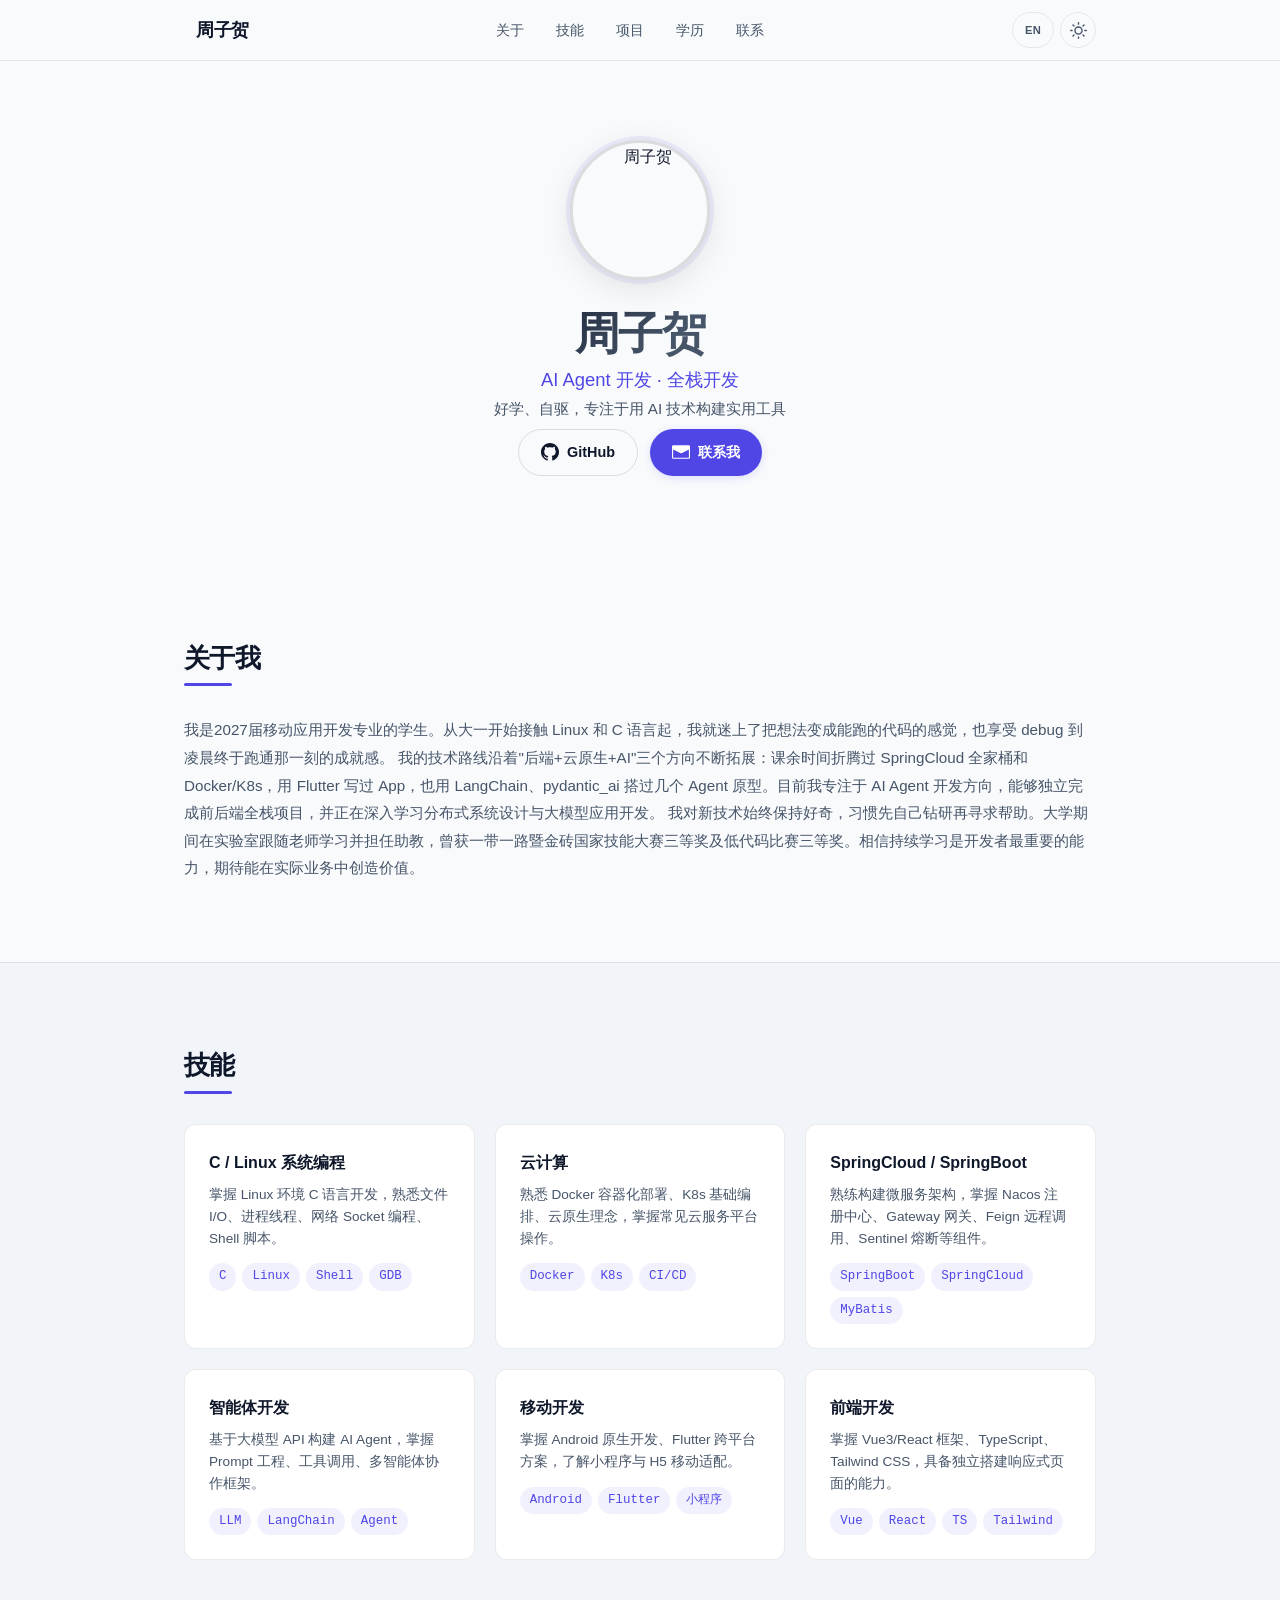
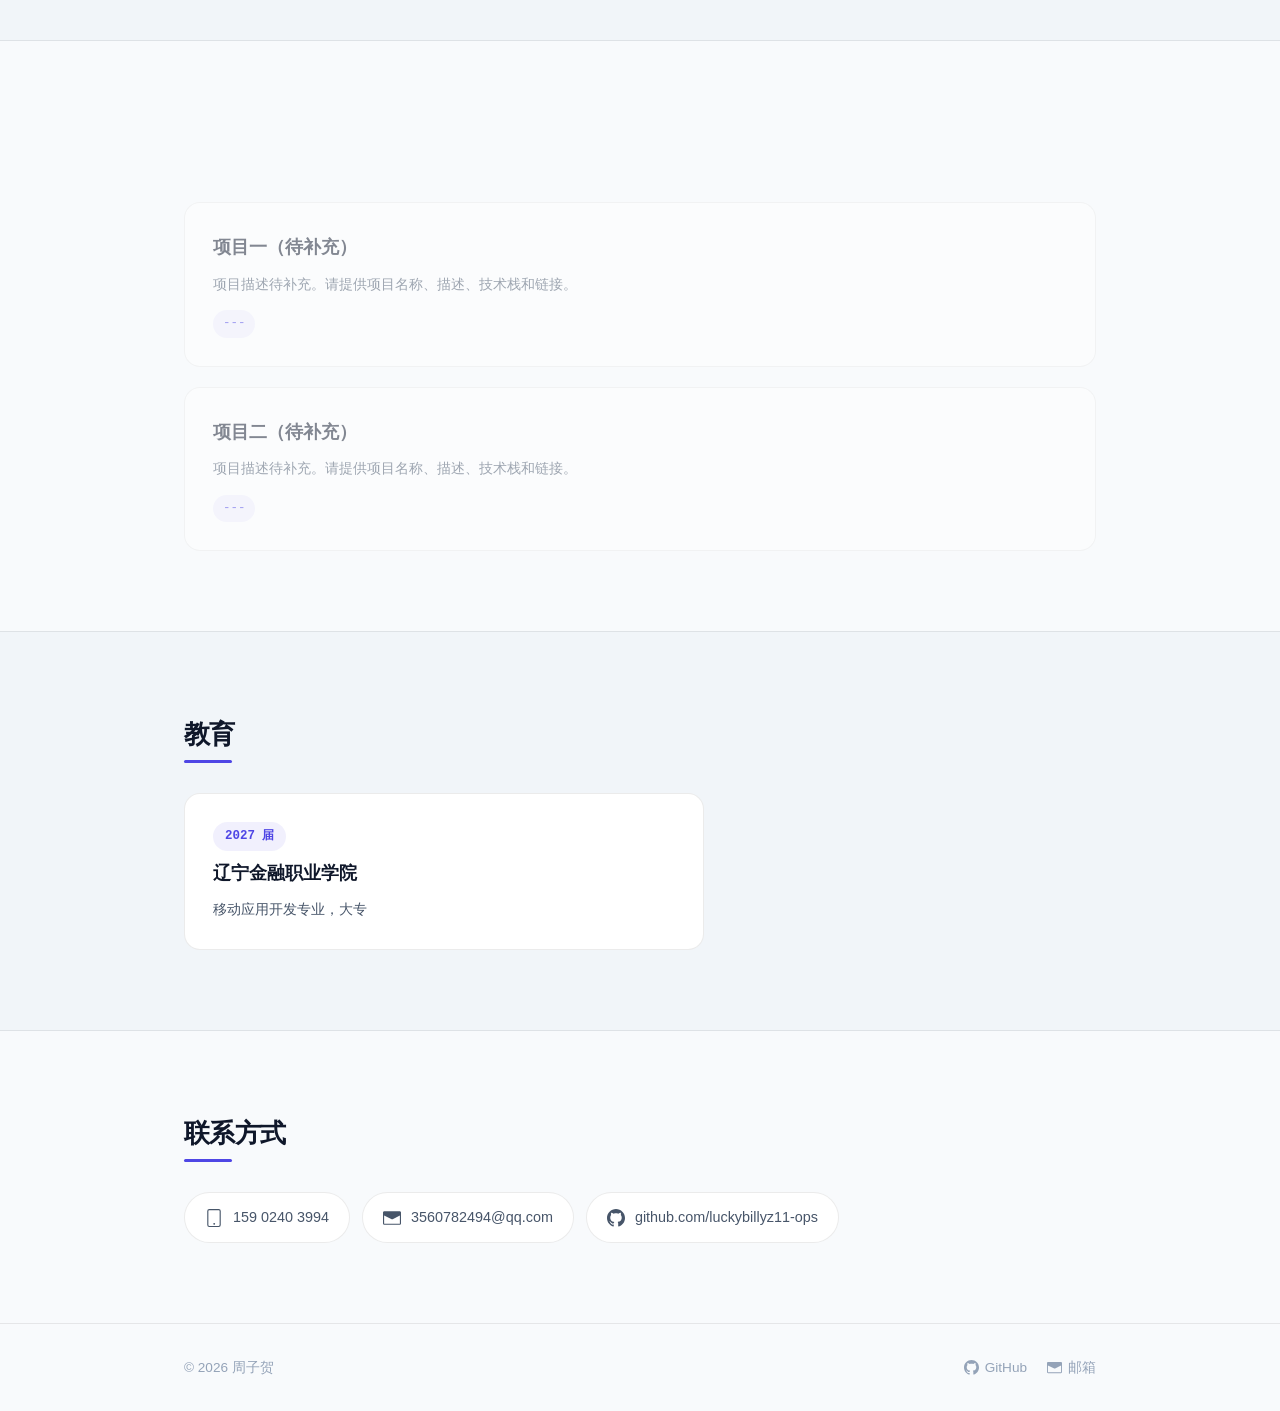
==== index.html @ 3cf3dd1e "first commit: 个人简历网站" ====
<!DOCTYPE html>
<html lang="zh-CN" data-lang="zh">
<head>
  <meta charset="UTF-8">
  <meta name="viewport" content="width=device-width, initial-scale=1.0">
  <meta property="og:title" content="周子贺 — AI Agent 开发者">
  <meta property="og:description" content="AI Agent 开发 · 全栈开发 | 个人简历与项目展示">
  <meta property="og:image" content="https://github.com/luckybillyz11-ops.png">
  <meta property="og:type" content="website">
  <meta name="twitter:card" content="summary">
  <title>周子贺 — AI Agent 开发者</title>
  <link rel="icon" href="https://github.githubassets.com/favicons/favicon.svg" type="image/svg+xml">
  <link rel="stylesheet" href="css/style.css">
</head>
<body>
  <!-- SVG Icon Definitions -->
  <svg style="display:none" aria-hidden="true">
    <defs>
      <path id="icon-github-path" d="M12 0C5.37 0 0 5.37 0 12c0 5.3 3.438 9.8 8.205 11.385.6.113.82-.258.82-.577 0-.285-.01-1.04-.015-2.04-3.338.724-4.042-1.61-4.042-1.61-.546-1.385-1.335-1.755-1.335-1.755-1.087-.744.084-.729.084-.729 1.205.084 1.838 1.236 1.838 1.236 1.07 1.835 2.809 1.305 3.495.998.108-.776.417-1.305.76-1.605-2.665-.3-5.466-1.332-5.466-5.93 0-1.31.465-2.38 1.235-3.22-.135-.303-.54-1.523.105-3.176 0 0 1.005-.322 3.3 1.23.96-.267 1.98-.399 3-.405 1.02.006 2.04.138 3 .405 2.28-1.552 3.285-1.23 3.285-1.23.645 1.653.24 2.873.12 3.176.765.84 1.23 1.91 1.23 3.22 0 4.61-2.805 5.625-5.475 5.92.42.36.81 1.096.81 2.22 0 1.605-.015 2.896-.015 3.286 0 .315.21.69.825.57C20.565 21.795 24 17.295 24 12 24 5.37 18.63 0 12 0z"/>
      <path id="icon-mail-path" d="M1.75 3h20.5c.966 0 1.75.784 1.75 1.75v14.5A1.75 1.75 0 0 1 22.25 21H1.75A1.75 1.75 0 0 1 0 19.25V4.75C0 3.784.784 3 1.75 3ZM1.5 19.25c0 .138.112.25.25.25h20.5a.25.25 0 0 0 .25-.25V8.714l-9.62 4.878a1.25 1.25 0 0 1-1.26 0L1.5 8.714v10.536Zm21.5-13.068L12.4 11.95a.25.25 0 0 1-.2 0L1.5 6.182V4.75a.25.25 0 0 1 .25-.25h20.5a.25.25 0 0 1 .25.25v1.432Z"/>
      <path id="icon-phone-path" d="M5.75 0A2.75 2.75 0 0 0 3 2.75v18.5A2.75 2.75 0 0 0 5.75 24h12.5A2.75 2.75 0 0 0 21 21.25V2.75A2.75 2.75 0 0 0 18.25 0H5.75ZM4.5 2.75c0-.69.56-1.25 1.25-1.25h12.5c.69 0 1.25.56 1.25 1.25v18.5c0 .69-.56 1.25-1.25 1.25H5.75c-.69 0-1.25-.56-1.25-1.25V2.75ZM11 19.75a1.25 1.25 0 1 1 2.5 0 1.25 1.25 0 0 1-2.5 0Z"/>
      <g id="icon-external-link">
        <path d="M18 13v6a2 2 0 0 1-2 2H5a2 2 0 0 1-2-2V8a2 2 0 0 1 2-2h6"/>
        <polyline points="15 3 21 3 21 9"/>
        <line x1="10" y1="14" x2="21" y2="3"/>
      </g>
    </defs>
  </svg>

  <!-- Navigation -->
  <nav class="nav">
    <div class="nav-inner">
      <div class="nav-brand">
        <a href="https://github.com/luckybillyz11-ops" target="_blank" rel="noopener" class="nav-github" aria-label="GitHub 主页">
          <svg class="icon-github" viewBox="0 0 24 24" fill="currentColor"><use href="#icon-github-path"/></svg>
        </a>
        <a href="#hero" class="nav-logo">周子贺</a>
      </div>
      <ul class="nav-links">
        <li><a href="#about"><span data-zh>关于</span><span data-en>About</span></a></li>
        <li><a href="#skills"><span data-zh>技能</span><span data-en>Skills</span></a></li>
        <li><a href="#projects"><span data-zh>项目</span><span data-en>Projects</span></a></li>
        <li><a href="#education"><span data-zh>学历</span><span data-en>Education</span></a></li>
        <li><a href="#contact"><span data-zh>联系</span><span data-en>Contact</span></a></li>
      </ul>
      <div class="nav-toggles">
        <button class="lang-toggle" id="lang-toggle" aria-label="Switch language">EN</button>
        <button class="theme-toggle" id="theme-toggle" aria-label="切换主题">
          <svg class="icon-sun" viewBox="0 0 24 24" fill="none" stroke="currentColor" stroke-width="2" stroke-linecap="round" stroke-linejoin="round"><circle cx="12" cy="12" r="5"/><line x1="12" y1="1" x2="12" y2="3"/><line x1="12" y1="21" x2="12" y2="23"/><line x1="4.22" y1="4.22" x2="5.64" y2="5.64"/><line x1="18.36" y1="18.36" x2="19.78" y2="19.78"/><line x1="1" y1="12" x2="3" y2="12"/><line x1="21" y1="12" x2="23" y2="12"/><line x1="4.22" y1="19.78" x2="5.64" y2="18.36"/><line x1="18.36" y1="5.64" x2="19.78" y2="4.22"/></svg>
          <svg class="icon-moon" viewBox="0 0 24 24" fill="none" stroke="currentColor" stroke-width="2" stroke-linecap="round" stroke-linejoin="round"><path d="M21 12.79A9 9 0 1 1 11.21 3 7 7 0 0 0 21 12.79z"/></svg>
        </button>
      </div>
    </div>
  </nav>

  <!-- Hero -->
  <section id="hero" class="hero">
    <div class="container">
      <div class="hero-grid">
        <div class="hero-avatar">
          <img src="https://github.com/luckybillyz11-ops.png" alt="周子贺" width="140" height="140">
        </div>
        <div class="hero-text">
          <h1 class="hero-name">周子贺</h1>
          <p class="hero-title"><span data-zh>AI Agent 开发 · 全栈开发</span><span data-en>AI Agent Dev · Full-Stack Dev</span></p>
          <p class="hero-tagline"><span data-zh>好学、自驱，专注于用 AI 技术构建实用工具</span><span data-en>Self-driven, focused on building practical tools with AI</span></p>
          <div class="hero-links">
            <a href="https://github.com/luckybillyz11-ops" target="_blank" rel="noopener" class="btn btn-outline">
              <svg class="icon-github" viewBox="0 0 24 24" fill="currentColor"><use href="#icon-github-path"/></svg>
              GitHub
            </a>
            <a href="mailto:3560782494@qq.com" class="btn btn-primary">
              <svg class="icon-mail" viewBox="0 0 24 24" fill="currentColor"><use href="#icon-mail-path"/></svg>
              <span data-zh>联系我</span><span data-en>Contact Me</span>
            </a>
          </div>
        </div>
      </div>
    </div>
  </section>

  <!-- About -->
  <section id="about" class="section">
    <div class="container">
      <h2 class="section-title reveal"><span data-zh>关于我</span><span data-en>About Me</span></h2>
      <div class="about-text reveal">
        <p data-zh>我是2027届移动应用开发专业的学生。从大一开始接触 Linux 和 C 语言起，我就迷上了把想法变成能跑的代码的感觉，也享受 debug 到凌晨终于跑通那一刻的成就感。</p>
        <p data-en>I'm a 2027 mobile app development student. Since freshman year, diving into Linux and C, I've been hooked on turning ideas into working code - and the thrill of finally fixing a bug at 2 AM.</p>
        <p data-zh>我的技术路线沿着"后端+云原生+AI"三个方向不断拓展：课余时间折腾过 SpringCloud 全家桶和 Docker/K8s，用 Flutter 写过 App，也用 LangChain、pydantic_ai 搭过几个 Agent 原型。目前我专注于 AI Agent 开发方向，能够独立完成前后端全栈项目，并正在深入学习分布式系统设计与大模型应用开发。</p>
        <p data-en>My tech path spans backend, cloud-native, and AI: I've explored SpringCloud, Docker/K8s, built mobile apps with Flutter, and prototyped AI agents using LangChain and pydantic_ai. Currently focused on AI agent development with full-stack capability, while deepening my knowledge in distributed systems and LLM application development.</p>
        <p data-zh>我对新技术始终保持好奇，习惯先自己钻研再寻求帮助。大学期间在实验室跟随老师学习并担任助教，曾获一带一路暨金砖国家技能大赛三等奖及低代码比赛三等奖。相信持续学习是开发者最重要的能力，期待能在实际业务中创造价值。</p>
        <p data-en>I stay curious about new tech, preferring to dig in myself before asking for help. During university, I worked in labs as a teaching assistant and won third place in both the Belt and Road BRICS Skills Competition and a low-code development contest. I believe continuous learning is a developer's core competency and look forward to creating real business value.</p>
      </div>
    </div>
  </section>

  <!-- Skills -->
  <section id="skills" class="section section-alt">
    <div class="container">
      <h2 class="section-title reveal"><span data-zh>技能</span><span data-en>Skills</span></h2>
      <div class="skills-grid reveal-stagger">
        <div class="skill-group">
          <h3 class="skill-group-title"><span data-zh>C / Linux 系统编程</span><span data-en>C / Linux Systems</span></h3>
          <p class="skill-desc"><span data-zh>掌握 Linux 环境 C 语言开发，熟悉文件 I/O、进程线程、网络 Socket 编程、Shell 脚本。</span><span data-en>C development on Linux: file I/O, processes & threads, socket programming, shell scripting.</span></p>
          <ul class="skill-tags"><li>C</li><li>Linux</li><li>Shell</li><li>GDB</li></ul>
        </div>
        <div class="skill-group">
          <h3 class="skill-group-title"><span data-zh>云计算</span><span data-en>Cloud Computing</span></h3>
          <p class="skill-desc"><span data-zh>熟悉 Docker 容器化部署、K8s 基础编排、云原生理念，掌握常见云服务平台操作。</span><span data-en>Docker containerization, basic K8s orchestration, cloud-native principles, common cloud platform operations.</span></p>
          <ul class="skill-tags"><li>Docker</li><li>K8s</li><li>CI/CD</li></ul>
        </div>
        <div class="skill-group">
          <h3 class="skill-group-title"><span data-zh>SpringCloud / SpringBoot</span><span data-en>SpringCloud / SpringBoot</span></h3>
          <p class="skill-desc"><span data-zh>熟练构建微服务架构，掌握 Nacos 注册中心、Gateway 网关、Feign 远程调用、Sentinel 熔断等组件。</span><span data-en>Microservices with Nacos registry, Gateway, Feign RPC, Sentinel circuit breaker, and more.</span></p>
          <ul class="skill-tags"><li>SpringBoot</li><li>SpringCloud</li><li>MyBatis</li></ul>
        </div>
        <div class="skill-group">
          <h3 class="skill-group-title"><span data-zh>智能体开发</span><span data-en>AI Agent Development</span></h3>
          <p class="skill-desc"><span data-zh>基于大模型 API 构建 AI Agent，掌握 Prompt 工程、工具调用、多智能体协作框架。</span><span data-en>Building AI agents on top of LLM APIs: prompt engineering, tool calling, multi-agent collaboration frameworks.</span></p>
          <ul class="skill-tags"><li>LLM</li><li>LangChain</li><li>Agent</li></ul>
        </div>
        <div class="skill-group">
          <h3 class="skill-group-title"><span data-zh>移动开发</span><span data-en>Mobile Development</span></h3>
          <p class="skill-desc"><span data-zh>掌握 Android 原生开发、Flutter 跨平台方案，了解小程序与 H5 移动适配。</span><span data-en>Native Android development, Flutter cross-platform, mini-programs and mobile-responsive H5.</span></p>
          <ul class="skill-tags"><li>Android</li><li>Flutter</li><li>小程序</li></ul>
        </div>
        <div class="skill-group">
          <h3 class="skill-group-title"><span data-zh>前端开发</span><span data-en>Frontend Development</span></h3>
          <p class="skill-desc"><span data-zh>掌握 Vue3/React 框架、TypeScript、Tailwind CSS，具备独立搭建响应式页面的能力。</span><span data-en>Vue 3 / React, TypeScript, Tailwind CSS - building responsive interfaces from scratch.</span></p>
          <ul class="skill-tags"><li>Vue</li><li>React</li><li>TS</li><li>Tailwind</li></ul>
        </div>
      </div>
    </div>
  </section>

  <!-- Projects -->
  <section id="projects" class="section">
    <div class="container">
      <h2 class="section-title reveal"><span data-zh>项目</span><span data-en>Projects</span></h2>
      <div class="projects-list reveal-stagger">
        <!-- Project 1 — placeholder, waiting for user to provide details -->
        <article class="project-card" style="opacity:0.5; pointer-events:none;">
          <div class="project-head">
            <h3 class="project-name"><span data-zh>项目一（待补充）</span><span data-en>Project 1 (TBD)</span></h3>
          </div>
          <p class="project-desc"><span data-zh>项目描述待补充。请提供项目名称、描述、技术栈和链接。</span><span data-en>Project description coming soon. Please provide name, description, tech stack, and links.</span></p>
          <div class="project-tech">
            <span>---</span>
          </div>
        </article>

        <!-- Project 2 — placeholder, waiting for user to provide details -->
        <article class="project-card" style="opacity:0.5; pointer-events:none;">
          <div class="project-head">
            <h3 class="project-name"><span data-zh>项目二（待补充）</span><span data-en>Project 2 (TBD)</span></h3>
          </div>
          <p class="project-desc"><span data-zh>项目描述待补充。请提供项目名称、描述、技术栈和链接。</span><span data-en>Project description coming soon. Please provide name, description, tech stack, and links.</span></p>
          <div class="project-tech">
            <span>---</span>
          </div>
        </article>
      </div>
    </div>
  </section>

  <!-- Education -->
  <section id="education" class="section section-alt">
    <div class="container">
      <h2 class="section-title reveal"><span data-zh>教育</span><span data-en>Education</span></h2>
      <div class="edu-card reveal">
        <div class="edu-badge"><span data-zh>2027 届</span><span data-en>Class of 2027</span></div>
        <h3 class="edu-school"><span data-zh>辽宁金融职业学院</span><span data-en>Liaoning Finance Vocational College</span></h3>
        <p class="edu-major"><span data-zh>移动应用开发专业，大专</span><span data-en>Mobile App Development, Associate Degree</span></p>
      </div>
    </div>
  </section>

  <!-- Contact -->
  <section id="contact" class="section">
    <div class="container">
      <h2 class="section-title reveal"><span data-zh>联系方式</span><span data-en>Contact</span></h2>
      <div class="contact-links reveal-stagger">
        <a href="tel:+8615902403994" class="contact-item">
          <svg class="icon-phone" viewBox="0 0 24 24" fill="currentColor"><use href="#icon-phone-path"/></svg>
          <span>159 0240 3994</span>
        </a>
        <a href="mailto:3560782494@qq.com" class="contact-item">
          <svg class="icon-mail" viewBox="0 0 24 24" fill="currentColor"><use href="#icon-mail-path"/></svg>
          <span>3560782494@qq.com</span>
        </a>
        <a href="https://github.com/luckybillyz11-ops" target="_blank" rel="noopener" class="contact-item">
          <svg class="icon-github" viewBox="0 0 24 24" fill="currentColor"><use href="#icon-github-path"/></svg>
          <span>github.com/luckybillyz11-ops</span>
        </a>
      </div>
    </div>
  </section>

  <!-- Footer -->
  <footer class="footer">
    <div class="container">
      <div class="footer-inner">
        <p class="footer-copy">© 2026 周子贺</p>
        <nav class="footer-links">
          <a href="https://github.com/luckybillyz11-ops" target="_blank" rel="noopener">
            <svg class="icon-github" viewBox="0 0 24 24" fill="currentColor"><use href="#icon-github-path"/></svg> GitHub
          </a>
          <a href="mailto:3560782494@qq.com">
            <svg class="icon-mail" viewBox="0 0 24 24" fill="currentColor"><use href="#icon-mail-path"/></svg>
            <span data-zh>邮箱</span><span data-en>Email</span>
          </a>
        </nav>
      </div>
    </div>
  </footer>

  <script src="js/main.js"></script>
</body>
</html>
---- css/style.css ----
/* ============================================================
   Resume Portfolio — CSS
   Dark/Light theme, responsive, scroll-reveal animations
   ============================================================ */

/* ---------- CSS Variables (Dark default) ---------- */
:root {
  --color-bg: #0f172a;
  --color-bg-alt: #1e293b;
  --color-surface: #1e293b;
  --color-surface-hover: #334155;
  --color-border: rgba(148, 163, 184, 0.12);
  --color-border-strong: rgba(148, 163, 184, 0.2);
  --color-text: #f1f5f9;
  --color-text-secondary: #94a3b8;
  --color-text-muted: #64748b;
  --color-accent: #6366f1;
  --color-accent-hover: #818cf8;
  --color-accent-soft: rgba(99, 102, 241, 0.12);
  --color-accent-glow: rgba(99, 102, 241, 0.25);
  --color-tag-bg: rgba(99, 102, 241, 0.1);
  --color-tag-text: #a5b4fc;
  --nav-bg: rgba(15, 23, 42, 0.82);
  --nav-blur: 16px;
  --shadow-sm: 0 1px 2px rgba(0,0,0,0.3);
  --shadow-md: 0 4px 12px rgba(0,0,0,0.35);
  --shadow-lg: 0 8px 32px rgba(0,0,0,0.45);
  --radius-sm: 8px;
  --radius-md: 12px;
  --radius-lg: 16px;
  --radius-full: 9999px;
  --font-mono: 'SF Mono', 'Fira Code', 'Cascadia Code', Consolas, monospace;
  --transition: 0.25s cubic-bezier(0.4, 0, 0.2, 1);
}

/* ---------- Light Theme ---------- */
[data-theme="light"] {
  --color-bg: #f8fafc;
  --color-bg-alt: #f1f5f9;
  --color-surface: #ffffff;
  --color-surface-hover: #f1f5f9;
  --color-border: rgba(0, 0, 0, 0.08);
  --color-border-strong: rgba(0, 0, 0, 0.12);
  --color-text: #0f172a;
  --color-text-secondary: #475569;
  --color-text-muted: #94a3b8;
  --color-accent: #4f46e5;
  --color-accent-hover: #6366f1;
  --color-accent-soft: rgba(79, 70, 229, 0.08);
  --color-accent-glow: rgba(79, 70, 229, 0.15);
  --color-tag-bg: rgba(79, 70, 229, 0.08);
  --color-tag-text: #4f46e5;
  --nav-bg: rgba(248, 250, 252, 0.82);
  --shadow-sm: 0 1px 2px rgba(0,0,0,0.06);
  --shadow-md: 0 4px 12px rgba(0,0,0,0.08);
  --shadow-lg: 0 8px 32px rgba(0,0,0,0.1);
}

/* ---------- Reset & Base ---------- */
*, *::before, *::after { box-sizing: border-box; margin: 0; padding: 0; }

html {
  scroll-behavior: smooth;
  scroll-padding-top: 80px;
}

body {
  font-family: -apple-system, BlinkMacSystemFont, 'Segoe UI', 'Noto Sans SC', 'PingFang SC', 'Microsoft YaHei', sans-serif;
  background: var(--color-bg);
  color: var(--color-text);
  line-height: 1.7;
  transition: background var(--transition), color var(--transition);
  -webkit-font-smoothing: antialiased;
}

a { color: inherit; text-decoration: none; }
ul { list-style: none; }
img { display: block; max-width: 100%; }

.container {
  max-width: 960px;
  margin: 0 auto;
  padding: 0 24px;
}

/* ---------- Navigation ---------- */
.nav {
  position: fixed;
  top: 0; left: 0; right: 0;
  z-index: 100;
  background: var(--nav-bg);
  backdrop-filter: blur(var(--nav-blur));
  -webkit-backdrop-filter: blur(var(--nav-blur));
  border-bottom: 1px solid var(--color-border);
  transition: background var(--transition), border var(--transition), box-shadow var(--transition);
}

.nav.scrolled {
  box-shadow: var(--shadow-sm);
}

.nav-inner {
  display: flex;
  align-items: center;
  justify-content: space-between;
  max-width: 960px;
  margin: 0 auto;
  padding: 0 24px;
  height: 60px;
}

.nav-brand {
  display: flex;
  align-items: center;
  gap: 12px;
}

.nav-github {
  display: flex;
  align-items: center;
  color: var(--color-text-secondary);
  transition: color var(--transition);
}

.nav-github:hover { color: var(--color-accent); }

.nav-logo {
  font-weight: 700;
  font-size: 1.15rem;
  letter-spacing: -0.02em;
  color: var(--color-text);
}

.nav-links {
  display: flex;
  gap: 4px;
}

.nav-links a {
  padding: 6px 14px;
  border-radius: var(--radius-full);
  font-size: 0.875rem;
  font-weight: 500;
  color: var(--color-text-secondary);
  transition: color var(--transition), background var(--transition);
}

.nav-links a:hover,
.nav-links a.active {
  color: var(--color-text);
  background: var(--color-accent-soft);
}

.nav-toggles {
  display: flex;
  align-items: center;
  gap: 6px;
}

.lang-toggle,
.theme-toggle {
  display: flex;
  align-items: center;
  justify-content: center;
  width: 36px; height: 36px;
  border-radius: var(--radius-full);
  border: 1px solid var(--color-border);
  background: transparent;
  color: var(--color-text-secondary);
  cursor: pointer;
  font-size: 0.75rem;
  font-weight: 600;
  transition: all var(--transition);
}

.lang-toggle:hover,
.theme-toggle:hover {
  border-color: var(--color-border-strong);
  color: var(--color-text);
  background: var(--color-accent-soft);
}

.lang-toggle { width: 42px; font-size: 0.7rem; letter-spacing: 0.02em; }

.theme-toggle svg { width: 17px; height: 17px; }

/* Show/hide sun/moon based on theme */
.icon-sun { display: none; }
.icon-moon { display: block; }
[data-theme="light"] .icon-sun { display: block; }
[data-theme="light"] .icon-moon { display: none; }

/* ---------- Hero ---------- */
.hero {
  padding: 140px 0 80px;
  text-align: center;
}

.hero-grid {
  display: flex;
  flex-direction: column;
  align-items: center;
  gap: 28px;
}

.hero-avatar {
  position: relative;
}

.hero-avatar img {
  width: 140px; height: 140px;
  border-radius: 50%;
  object-fit: cover;
  border: 3px solid var(--color-border-strong);
  box-shadow: 0 0 0 4px var(--color-accent-soft), var(--shadow-lg);
  transition: transform var(--transition), box-shadow var(--transition);
}

.hero-avatar img:hover {
  transform: scale(1.04);
  box-shadow: 0 0 0 4px var(--color-accent-glow), 0 12px 40px var(--color-accent-glow);
}

.hero-name {
  font-size: 2.8rem;
  font-weight: 800;
  letter-spacing: -0.03em;
  line-height: 1.15;
  background: linear-gradient(135deg, var(--color-text) 0%, var(--color-text-secondary) 60%);
  -webkit-background-clip: text;
  -webkit-text-fill-color: transparent;
  background-clip: text;
}

.hero-title {
  font-size: 1.15rem;
  font-weight: 500;
  color: var(--color-accent);
  margin-top: 4px;
}

.hero-tagline {
  font-size: 0.95rem;
  color: var(--color-text-secondary);
  max-width: 480px;
  line-height: 1.6;
  margin-top: 2px;
}

.hero-links {
  display: flex;
  gap: 12px;
  margin-top: 8px;
  flex-wrap: wrap;
  justify-content: center;
}

/* ---------- Buttons ---------- */
.btn {
  display: inline-flex;
  align-items: center;
  gap: 8px;
  padding: 10px 22px;
  border-radius: var(--radius-full);
  font-size: 0.9rem;
  font-weight: 600;
  transition: all var(--transition);
  cursor: pointer;
  border: none;
}

.btn svg { width: 18px; height: 18px; flex-shrink: 0; }

.btn-primary {
  background: var(--color-accent);
  color: #fff;
  box-shadow: 0 2px 8px var(--color-accent-glow);
}

.btn-primary:hover {
  background: var(--color-accent-hover);
  box-shadow: 0 4px 16px var(--color-accent-glow);
  transform: translateY(-1px);
}

.btn-outline {
  background: transparent;
  color: var(--color-text);
  border: 1.5px solid var(--color-border-strong);
}

.btn-outline:hover {
  border-color: var(--color-accent);
  color: var(--color-accent);
  background: var(--color-accent-soft);
}

/* ---------- Sections ---------- */
.section {
  padding: 80px 0;
}

.section-alt {
  background: var(--color-bg-alt);
  border-top: 1px solid var(--color-border);
  border-bottom: 1px solid var(--color-border);
}

.section-title {
  font-size: 1.65rem;
  font-weight: 700;
  letter-spacing: -0.02em;
  margin-bottom: 36px;
  position: relative;
  display: inline-block;
}

.section-title::after {
  content: '';
  position: absolute;
  bottom: -6px;
  left: 0;
  width: 48px;
  height: 3px;
  border-radius: 2px;
  background: var(--color-accent);
}

/* ---------- About ---------- */
.about-text p {
  font-size: 0.95rem;
  color: var(--color-text-secondary);
  margin-bottom: 14px;
  line-height: 1.75;
  max-width: 780px;
}

.about-text p:last-child { margin-bottom: 0; }

/* ---------- Skills ---------- */
.skills-grid {
  display: grid;
  grid-template-columns: repeat(auto-fill, minmax(280px, 1fr));
  gap: 20px;
}

.skill-group {
  background: var(--color-surface);
  border: 1px solid var(--color-border);
  border-radius: var(--radius-md);
  padding: 24px;
  transition: all var(--transition);
}

.skill-group:hover {
  border-color: var(--color-accent);
  box-shadow: var(--shadow-md);
  transform: translateY(-2px);
}

.skill-group-title {
  font-size: 1rem;
  font-weight: 650;
  margin-bottom: 8px;
  color: var(--color-text);
}

.skill-desc {
  font-size: 0.85rem;
  color: var(--color-text-secondary);
  line-height: 1.6;
  margin-bottom: 14px;
}

.skill-tags {
  display: flex;
  flex-wrap: wrap;
  gap: 6px;
}

.skill-tags li {
  font-size: 0.78rem;
  font-weight: 500;
  font-family: var(--font-mono);
  padding: 3px 10px;
  border-radius: var(--radius-full);
  background: var(--color-tag-bg);
  color: var(--color-tag-text);
}

/* ---------- Projects ---------- */
.projects-list {
  display: flex;
  flex-direction: column;
  gap: 20px;
}

.project-card {
  background: var(--color-surface);
  border: 1px solid var(--color-border);
  border-radius: var(--radius-lg);
  padding: 28px;
  transition: all var(--transition);
}

.project-card:hover {
  border-color: var(--color-accent);
  box-shadow: var(--shadow-md);
  transform: translateY(-2px);
}

.project-head {
  display: flex;
  align-items: center;
  gap: 10px;
  margin-bottom: 10px;
}

.project-name {
  font-size: 1.15rem;
  font-weight: 700;
  color: var(--color-text);
  flex: 1;
}

.project-link {
  display: flex;
  align-items: center;
  justify-content: center;
  width: 32px; height: 32px;
  border-radius: var(--radius-sm);
  color: var(--color-text-muted);
  transition: all var(--transition);
}

.project-link:hover { color: var(--color-accent); background: var(--color-accent-soft); }
.project-link svg { width: 18px; height: 18px; }

.project-desc {
  font-size: 0.9rem;
  color: var(--color-text-secondary);
  line-height: 1.65;
  margin-bottom: 14px;
}

.project-tech {
  display: flex;
  flex-wrap: wrap;
  gap: 6px;
}

.project-tech span {
  font-size: 0.78rem;
  font-weight: 500;
  font-family: var(--font-mono);
  padding: 3px 10px;
  border-radius: var(--radius-full);
  background: var(--color-tag-bg);
  color: var(--color-tag-text);
}

/* ---------- Education ---------- */
.edu-card {
  background: var(--color-surface);
  border: 1px solid var(--color-border);
  border-radius: var(--radius-lg);
  padding: 28px;
  display: flex;
  flex-direction: column;
  gap: 8px;
  max-width: 520px;
  transition: all var(--transition);
}

.edu-card:hover {
  border-color: var(--color-accent);
  box-shadow: var(--shadow-md);
}

.edu-badge {
  display: inline-flex;
  align-self: flex-start;
  font-size: 0.78rem;
  font-weight: 600;
  padding: 4px 12px;
  border-radius: var(--radius-full);
  background: var(--color-accent-soft);
  color: var(--color-accent);
  font-family: var(--font-mono);
}

.edu-school {
  font-size: 1.1rem;
  font-weight: 700;
  color: var(--color-text);
}

.edu-major {
  font-size: 0.9rem;
  color: var(--color-text-secondary);
}

/* ---------- Contact ---------- */
.contact-links {
  display: flex;
  flex-wrap: wrap;
  gap: 12px;
}

.contact-item {
  display: inline-flex;
  align-items: center;
  gap: 10px;
  padding: 12px 20px;
  border-radius: var(--radius-full);
  border: 1px solid var(--color-border);
  background: var(--color-surface);
  font-size: 0.9rem;
  font-weight: 500;
  color: var(--color-text-secondary);
  transition: all var(--transition);
}

.contact-item:hover {
  border-color: var(--color-accent);
  color: var(--color-accent);
  background: var(--color-accent-soft);
  transform: translateY(-2px);
  box-shadow: var(--shadow-sm);
}

.contact-item svg {
  width: 18px; height: 18px;
  flex-shrink: 0;
}

/* ---------- Footer ---------- */
.footer {
  padding: 32px 0;
  border-top: 1px solid var(--color-border);
}

.footer-inner {
  display: flex;
  align-items: center;
  justify-content: space-between;
  flex-wrap: wrap;
  gap: 12px;
}

.footer-copy {
  font-size: 0.85rem;
  color: var(--color-text-muted);
}

.footer-links {
  display: flex;
  gap: 20px;
}

.footer-links a {
  display: inline-flex;
  align-items: center;
  gap: 6px;
  font-size: 0.85rem;
  color: var(--color-text-muted);
  transition: color var(--transition);
}

.footer-links a:hover { color: var(--color-accent); }

.footer-links svg { width: 15px; height: 15px; }

/* ---------- Bilingual support ---------- */
/* Default: show Chinese, hide English. JS toggles data-lang on <html> */
[data-lang="en"] [data-zh] { display: none; }
[data-lang="en"] [data-en] { display: inline; }
[data-lang="zh"] [data-zh] { display: inline; }
[data-lang="zh"] [data-en] { display: none; }

/* ---------- Scroll Reveal ---------- */
.reveal {
  opacity: 0;
  transform: translateY(28px);
  transition: opacity 0.6s cubic-bezier(0.22, 1, 0.36, 1),
              transform 0.6s cubic-bezier(0.22, 1, 0.36, 1);
}

.reveal.visible {
  opacity: 1;
  transform: translateY(0);
}

/* Stagger children */
.reveal-stagger > * {
  opacity: 0;
  transform: translateY(24px);
  transition: opacity 0.5s cubic-bezier(0.22, 1, 0.36, 1),
              transform 0.5s cubic-bezier(0.22, 1, 0.36, 1);
}

.reveal-stagger.visible > *:nth-child(1) { transition-delay: 0.05s; }
.reveal-stagger.visible > *:nth-child(2) { transition-delay: 0.12s; }
.reveal-stagger.visible > *:nth-child(3) { transition-delay: 0.19s; }
.reveal-stagger.visible > *:nth-child(4) { transition-delay: 0.26s; }
.reveal-stagger.visible > *:nth-child(5) { transition-delay: 0.33s; }
.reveal-stagger.visible > *:nth-child(6) { transition-delay: 0.40s; }
.reveal-stagger.visible > * {
  opacity: 1;
  transform: translateY(0);
}

/* ---------- Responsive ---------- */
@media (max-width: 768px) {
  .hero { padding: 120px 0 60px; }
  .hero-name { font-size: 2.2rem; }
  .hero-avatar img { width: 110px; height: 110px; }

  .nav-links { display: none; } /* Hidden on mobile — could add hamburger later */

  .skills-grid { grid-template-columns: 1fr; }

  .section { padding: 56px 0; }
  .section-title { font-size: 1.4rem; }

  .contact-links { flex-direction: column; }

  .footer-inner { flex-direction: column; text-align: center; }
}

@media (max-width: 480px) {
  .hero-name { font-size: 1.8rem; }
  .hero-title { font-size: 1rem; }
  .container { padding: 0 16px; }
  .project-card { padding: 20px; }
  .skill-group { padding: 18px; }
}

/* ---------- Selection ---------- */
::selection {
  background: var(--color-accent-soft);
  color: var(--color-accent);
}

/* ---------- Focus ---------- */
:focus-visible {
  outline: 2px solid var(--color-accent);
  outline-offset: 2px;
  border-radius: 2px;
}
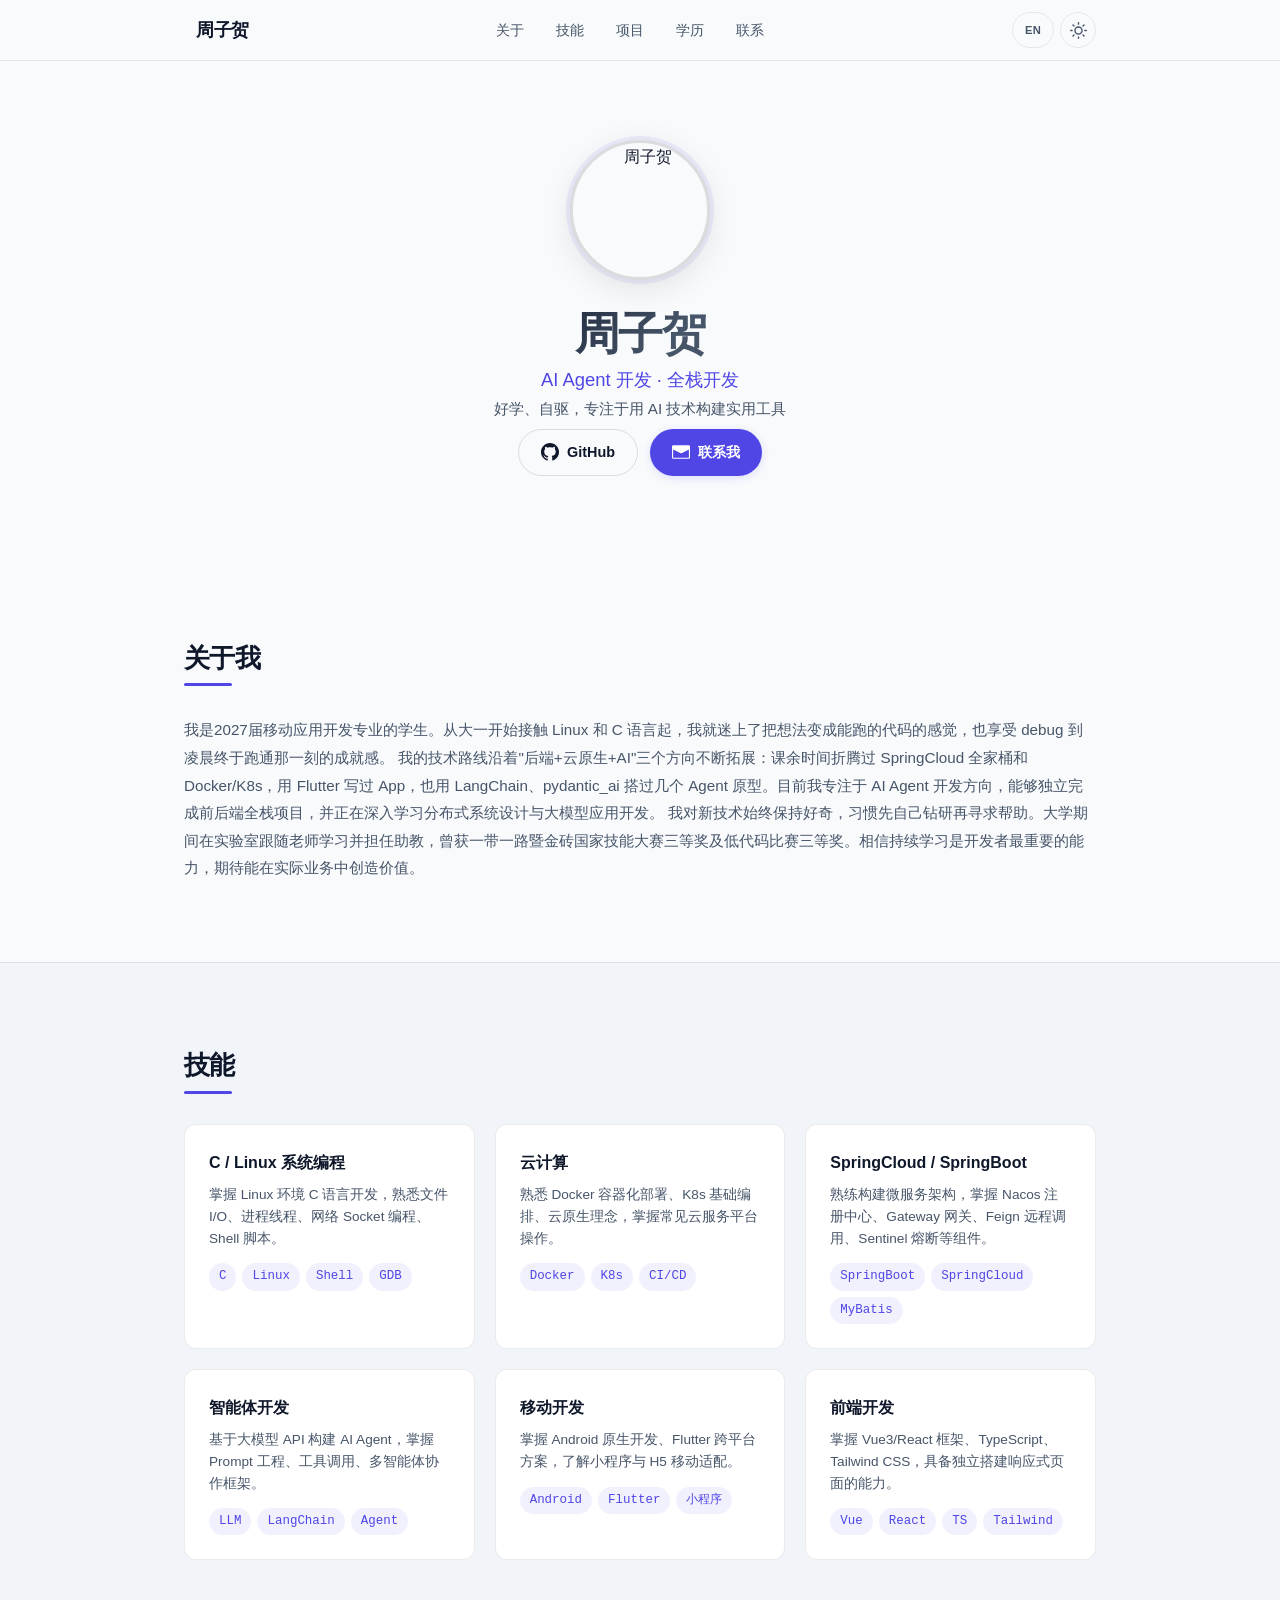
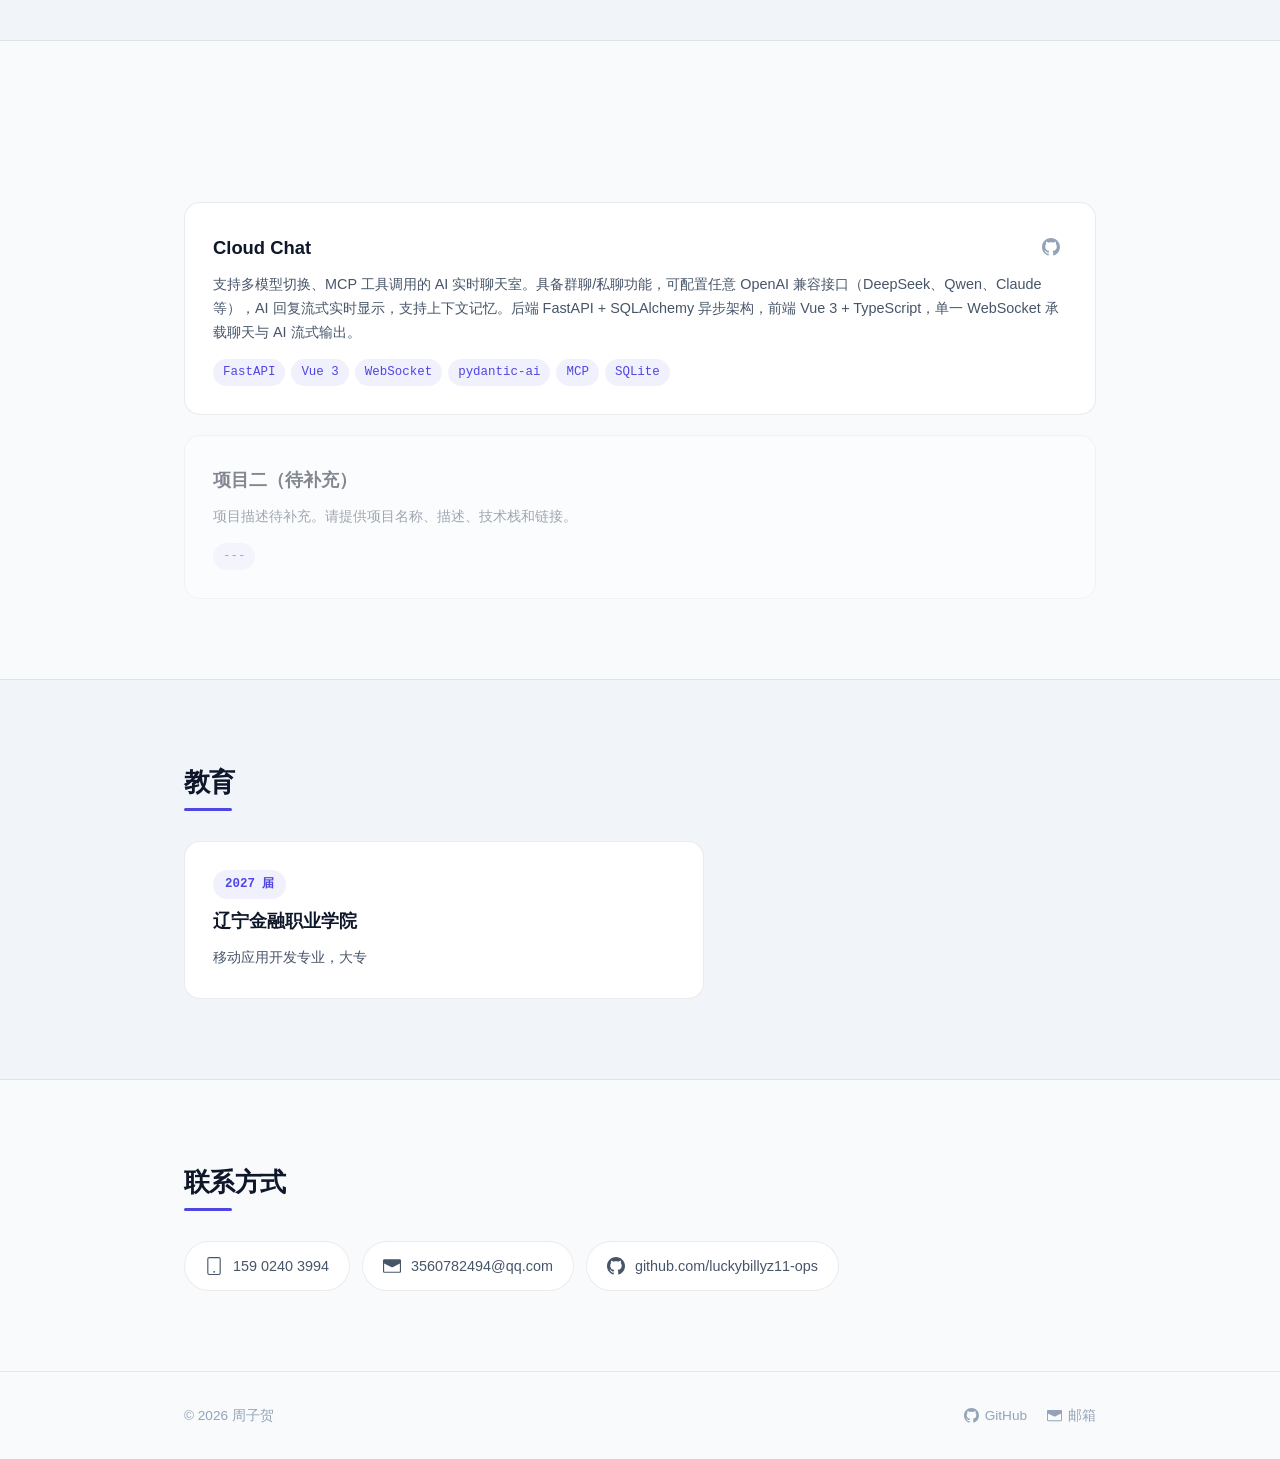
==== commit ba683bda: "添加项目: Cloud Chat — AI实时聊天室" ====
--- a/index.html
+++ b/index.html
@@ -138,14 +138,17 @@
     <div class="container">
       <h2 class="section-title reveal"><span data-zh>项目</span><span data-en>Projects</span></h2>
       <div class="projects-list reveal-stagger">
-        <!-- Project 1 — placeholder, waiting for user to provide details -->
-        <article class="project-card" style="opacity:0.5; pointer-events:none;">
+        <!-- Project 1: Cloud Chat -->
+        <article class="project-card">
           <div class="project-head">
-            <h3 class="project-name"><span data-zh>项目一（待补充）</span><span data-en>Project 1 (TBD)</span></h3>
-          </div>
-          <p class="project-desc"><span data-zh>项目描述待补充。请提供项目名称、描述、技术栈和链接。</span><span data-en>Project description coming soon. Please provide name, description, tech stack, and links.</span></p>
+            <h3 class="project-name">Cloud Chat</h3>
+            <a href="https://github.com/luckybillyz11-ops/cloud-chat" target="_blank" rel="noopener" class="project-link" title="源码">
+              <svg class="icon-github" viewBox="0 0 24 24" fill="currentColor"><use href="#icon-github-path"/></svg>
+            </a>
+          </div>
+          <p class="project-desc"><span data-zh>支持多模型切换、MCP 工具调用的 AI 实时聊天室。具备群聊/私聊功能，可配置任意 OpenAI 兼容接口（DeepSeek、Qwen、Claude 等），AI 回复流式实时显示，支持上下文记忆。后端 FastAPI + SQLAlchemy 异步架构，前端 Vue 3 + TypeScript，单一 WebSocket 承载聊天与 AI 流式输出。</span><span data-en>A real-time AI chatroom with multi-model switching and MCP tool calling. Features group/private chat, configurable OpenAI-compatible APIs (DeepSeek, Qwen, Claude, etc.), streaming AI responses, and conversation memory. Built with FastAPI + SQLAlchemy async backend, Vue 3 + TypeScript frontend, single WebSocket for both chat and AI streaming.</span></p>
           <div class="project-tech">
-            <span>---</span>
+            <span>FastAPI</span><span>Vue 3</span><span>WebSocket</span><span>pydantic-ai</span><span>MCP</span><span>SQLite</span>
           </div>
         </article>
 
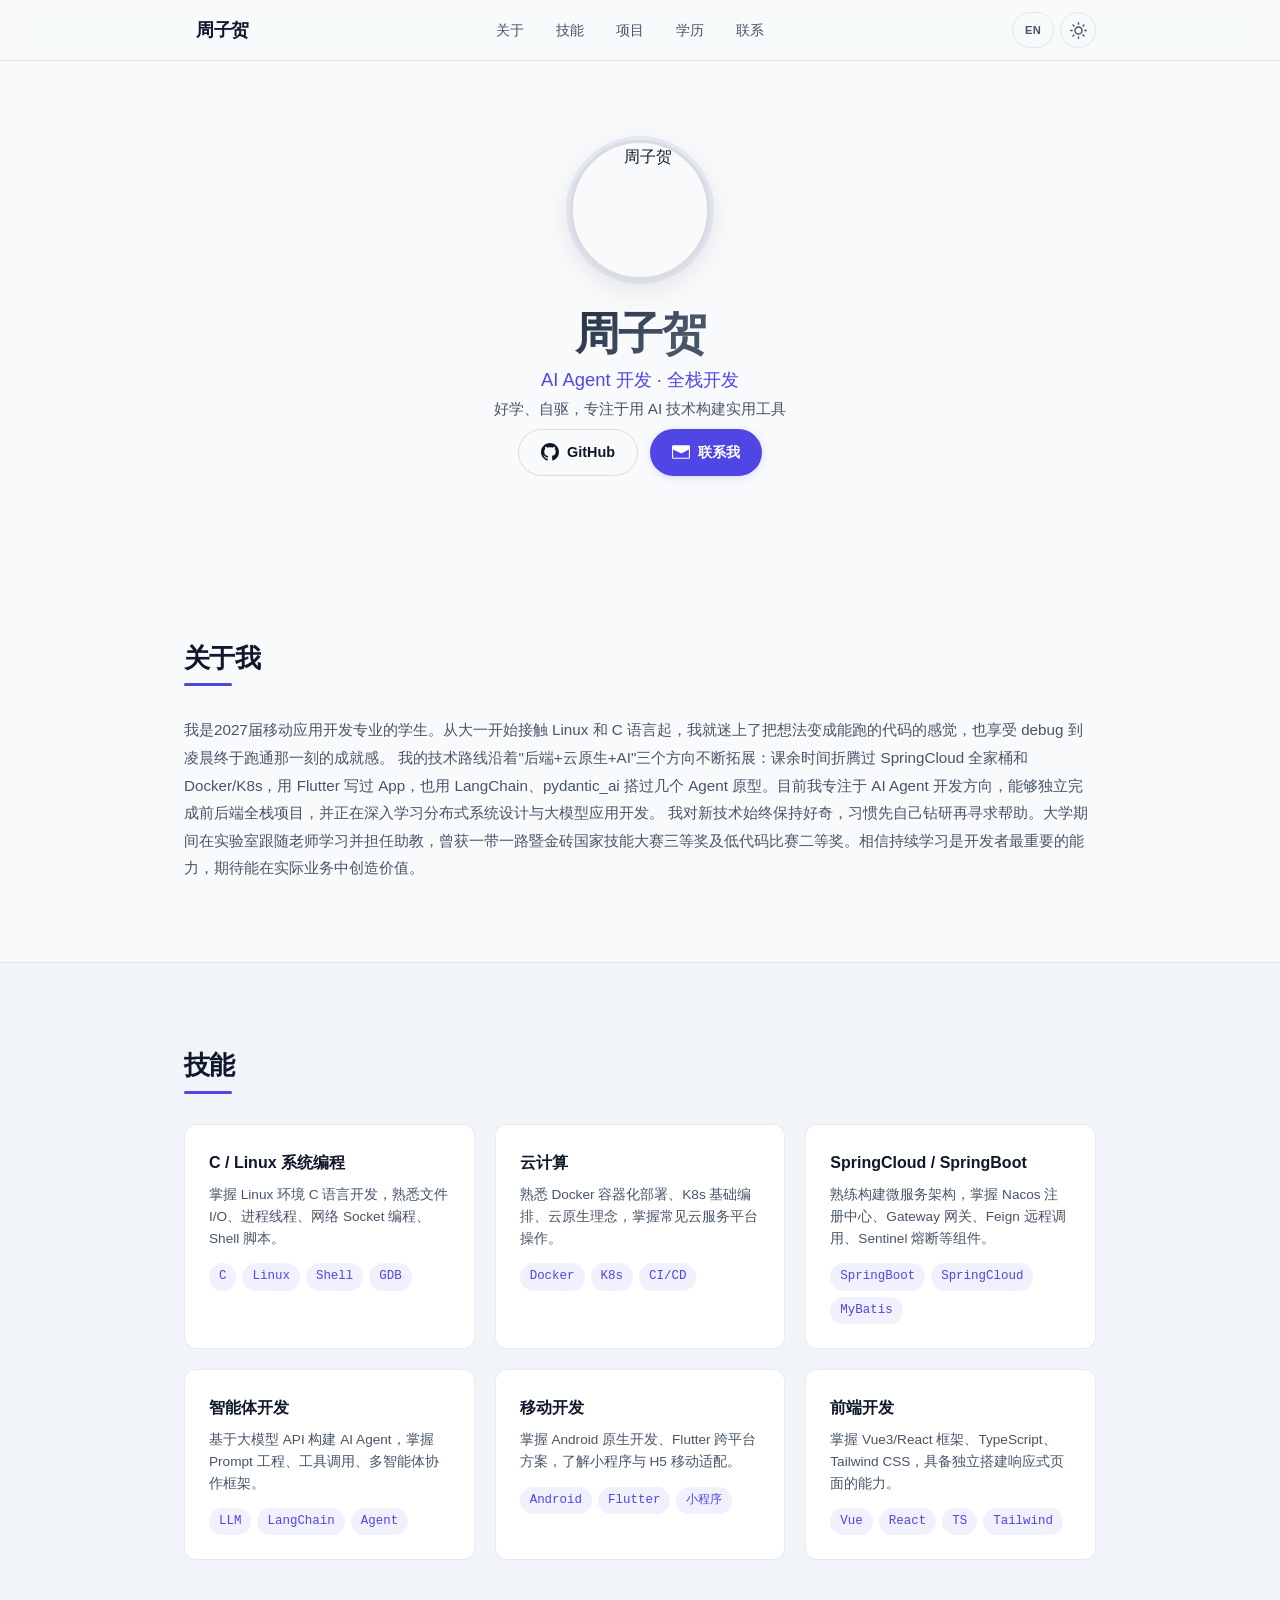
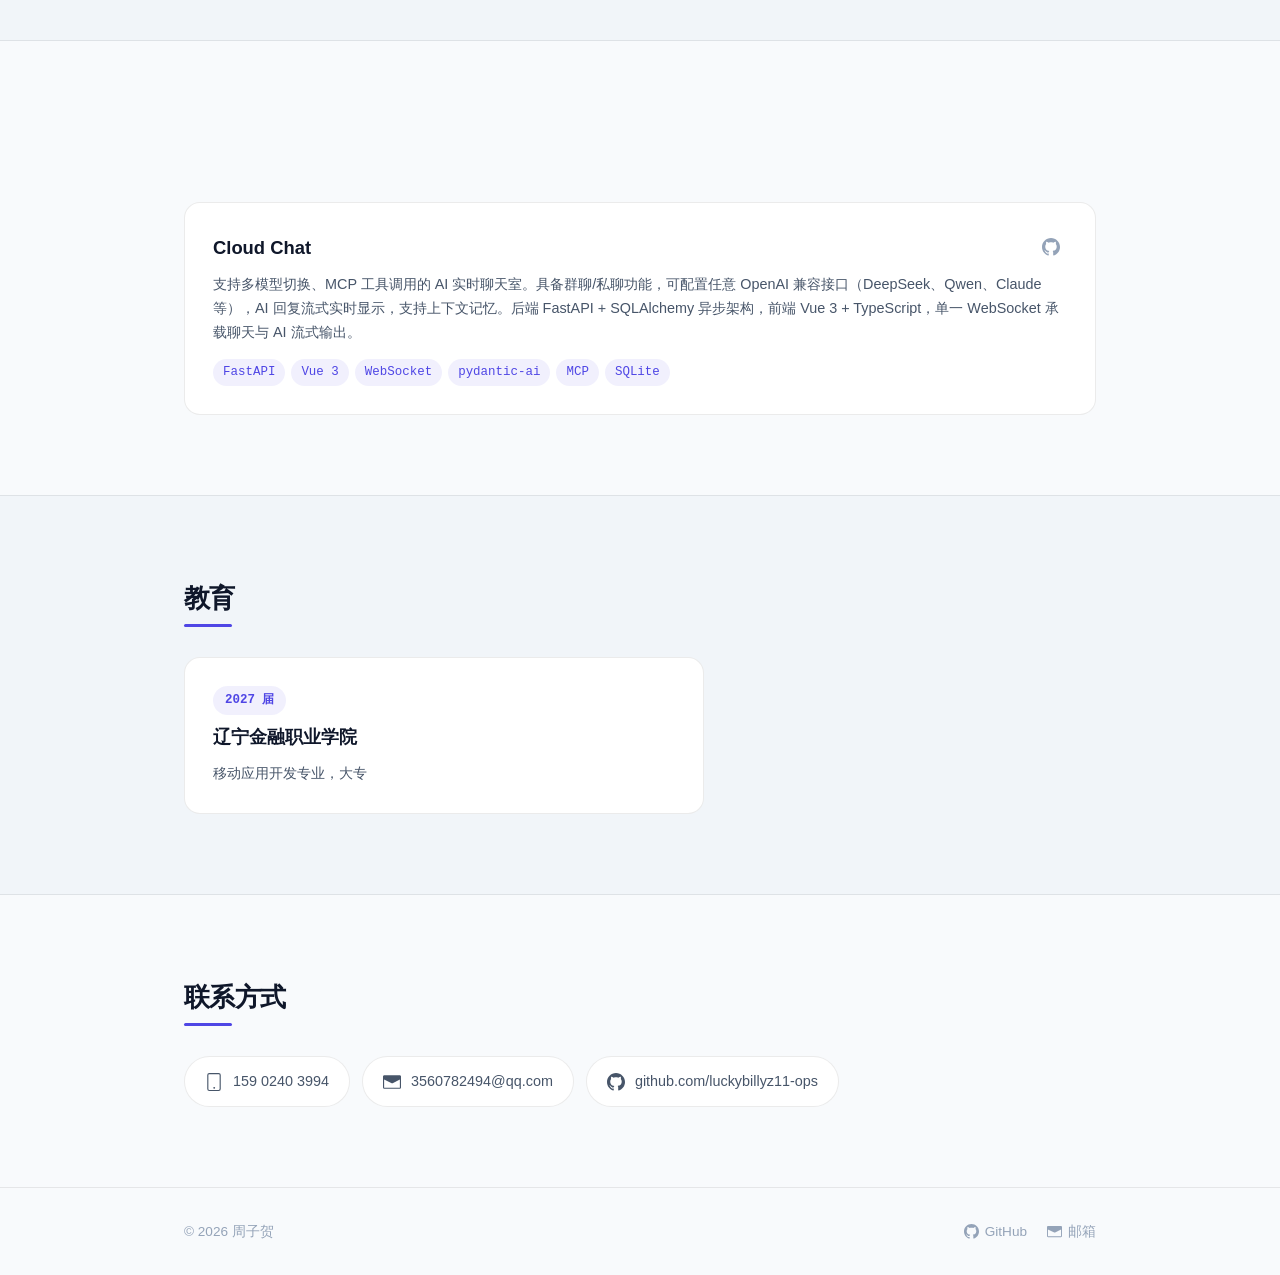
==== commit ae094b9e: "修正：低代码二等奖，移除项目二占位" ====
--- a/index.html
+++ b/index.html
@@ -88,7 +88,7 @@
         <p data-en>I'm a 2027 mobile app development student. Since freshman year, diving into Linux and C, I've been hooked on turning ideas into working code - and the thrill of finally fixing a bug at 2 AM.</p>
         <p data-zh>我的技术路线沿着"后端+云原生+AI"三个方向不断拓展：课余时间折腾过 SpringCloud 全家桶和 Docker/K8s，用 Flutter 写过 App，也用 LangChain、pydantic_ai 搭过几个 Agent 原型。目前我专注于 AI Agent 开发方向，能够独立完成前后端全栈项目，并正在深入学习分布式系统设计与大模型应用开发。</p>
         <p data-en>My tech path spans backend, cloud-native, and AI: I've explored SpringCloud, Docker/K8s, built mobile apps with Flutter, and prototyped AI agents using LangChain and pydantic_ai. Currently focused on AI agent development with full-stack capability, while deepening my knowledge in distributed systems and LLM application development.</p>
-        <p data-zh>我对新技术始终保持好奇，习惯先自己钻研再寻求帮助。大学期间在实验室跟随老师学习并担任助教，曾获一带一路暨金砖国家技能大赛三等奖及低代码比赛三等奖。相信持续学习是开发者最重要的能力，期待能在实际业务中创造价值。</p>
+        <p data-zh>我对新技术始终保持好奇，习惯先自己钻研再寻求帮助。大学期间在实验室跟随老师学习并担任助教，曾获一带一路暨金砖国家技能大赛三等奖及低代码比赛二等奖。相信持续学习是开发者最重要的能力，期待能在实际业务中创造价值。</p>
         <p data-en>I stay curious about new tech, preferring to dig in myself before asking for help. During university, I worked in labs as a teaching assistant and won third place in both the Belt and Road BRICS Skills Competition and a low-code development contest. I believe continuous learning is a developer's core competency and look forward to creating real business value.</p>
       </div>
     </div>
@@ -152,16 +152,6 @@
           </div>
         </article>
 
-        <!-- Project 2 — placeholder, waiting for user to provide details -->
-        <article class="project-card" style="opacity:0.5; pointer-events:none;">
-          <div class="project-head">
-            <h3 class="project-name"><span data-zh>项目二（待补充）</span><span data-en>Project 2 (TBD)</span></h3>
-          </div>
-          <p class="project-desc"><span data-zh>项目描述待补充。请提供项目名称、描述、技术栈和链接。</span><span data-en>Project description coming soon. Please provide name, description, tech stack, and links.</span></p>
-          <div class="project-tech">
-            <span>---</span>
-          </div>
-        </article>
       </div>
     </div>
   </section>
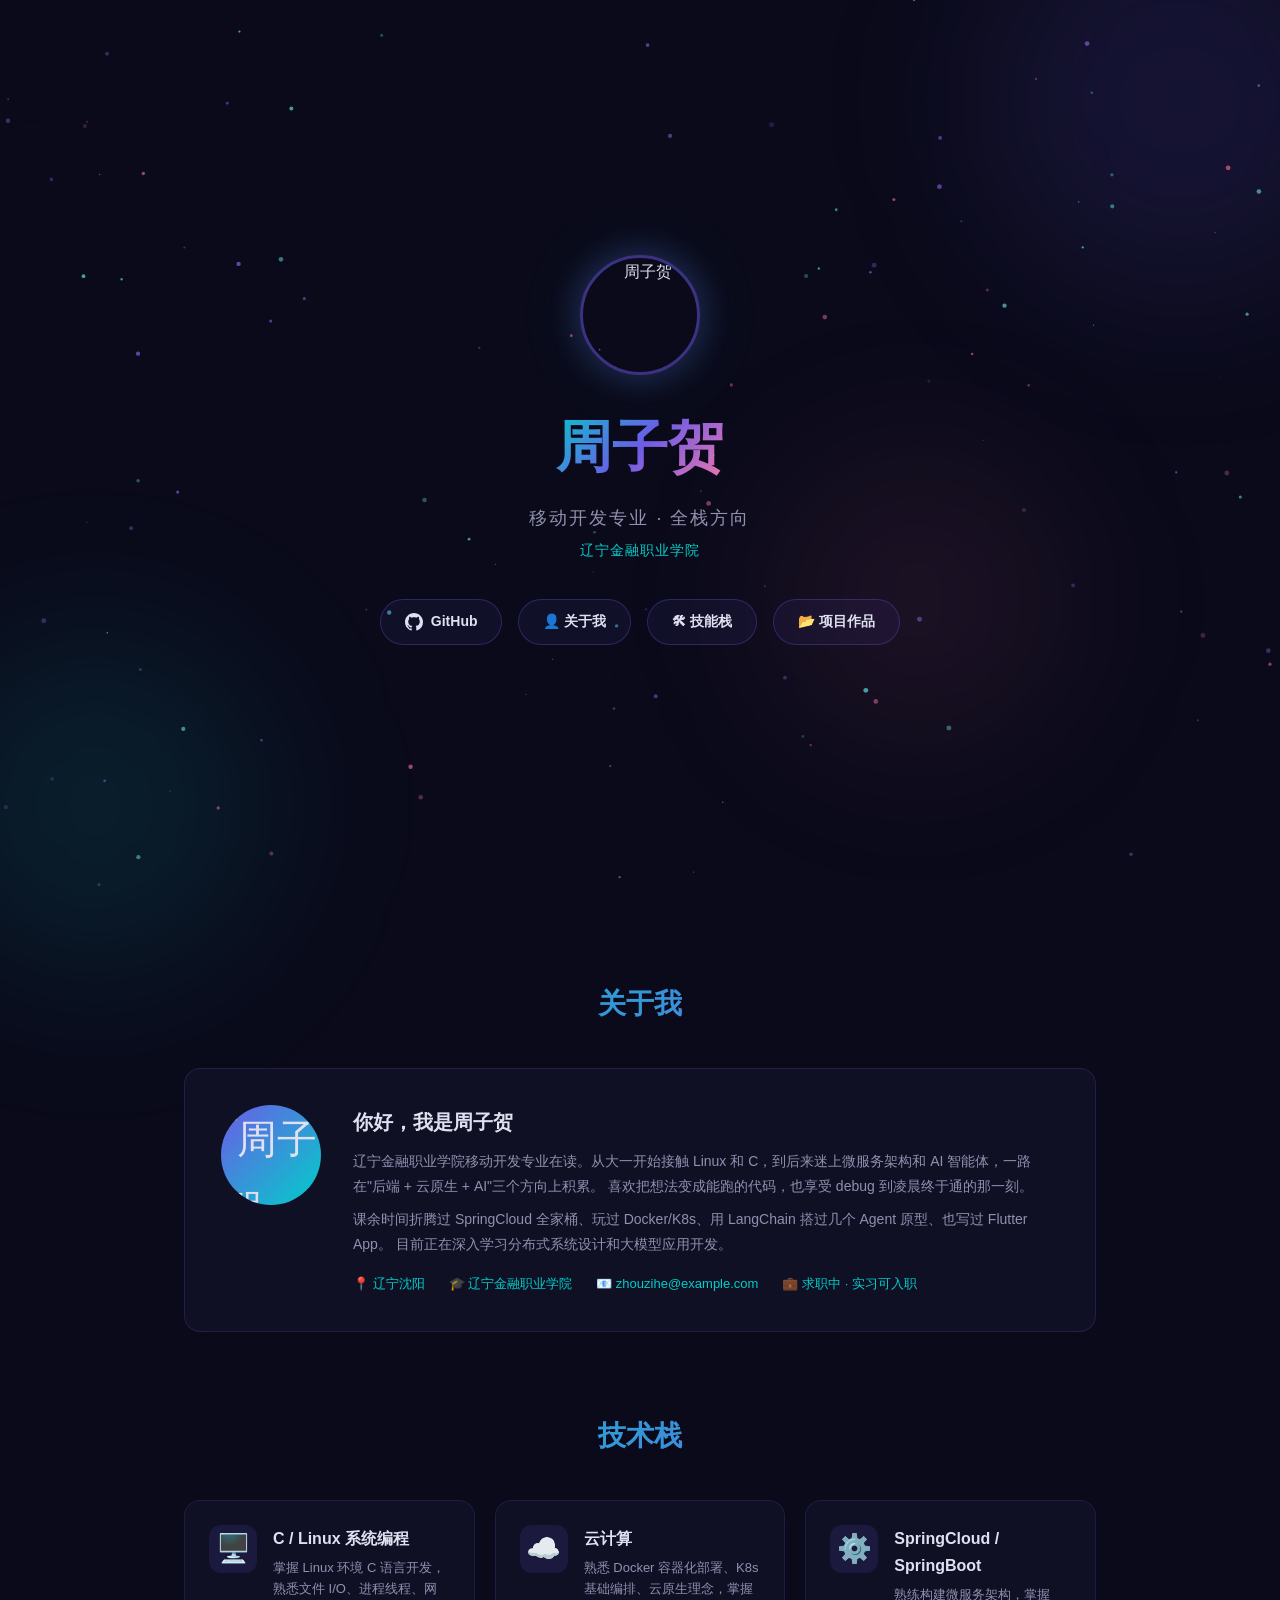
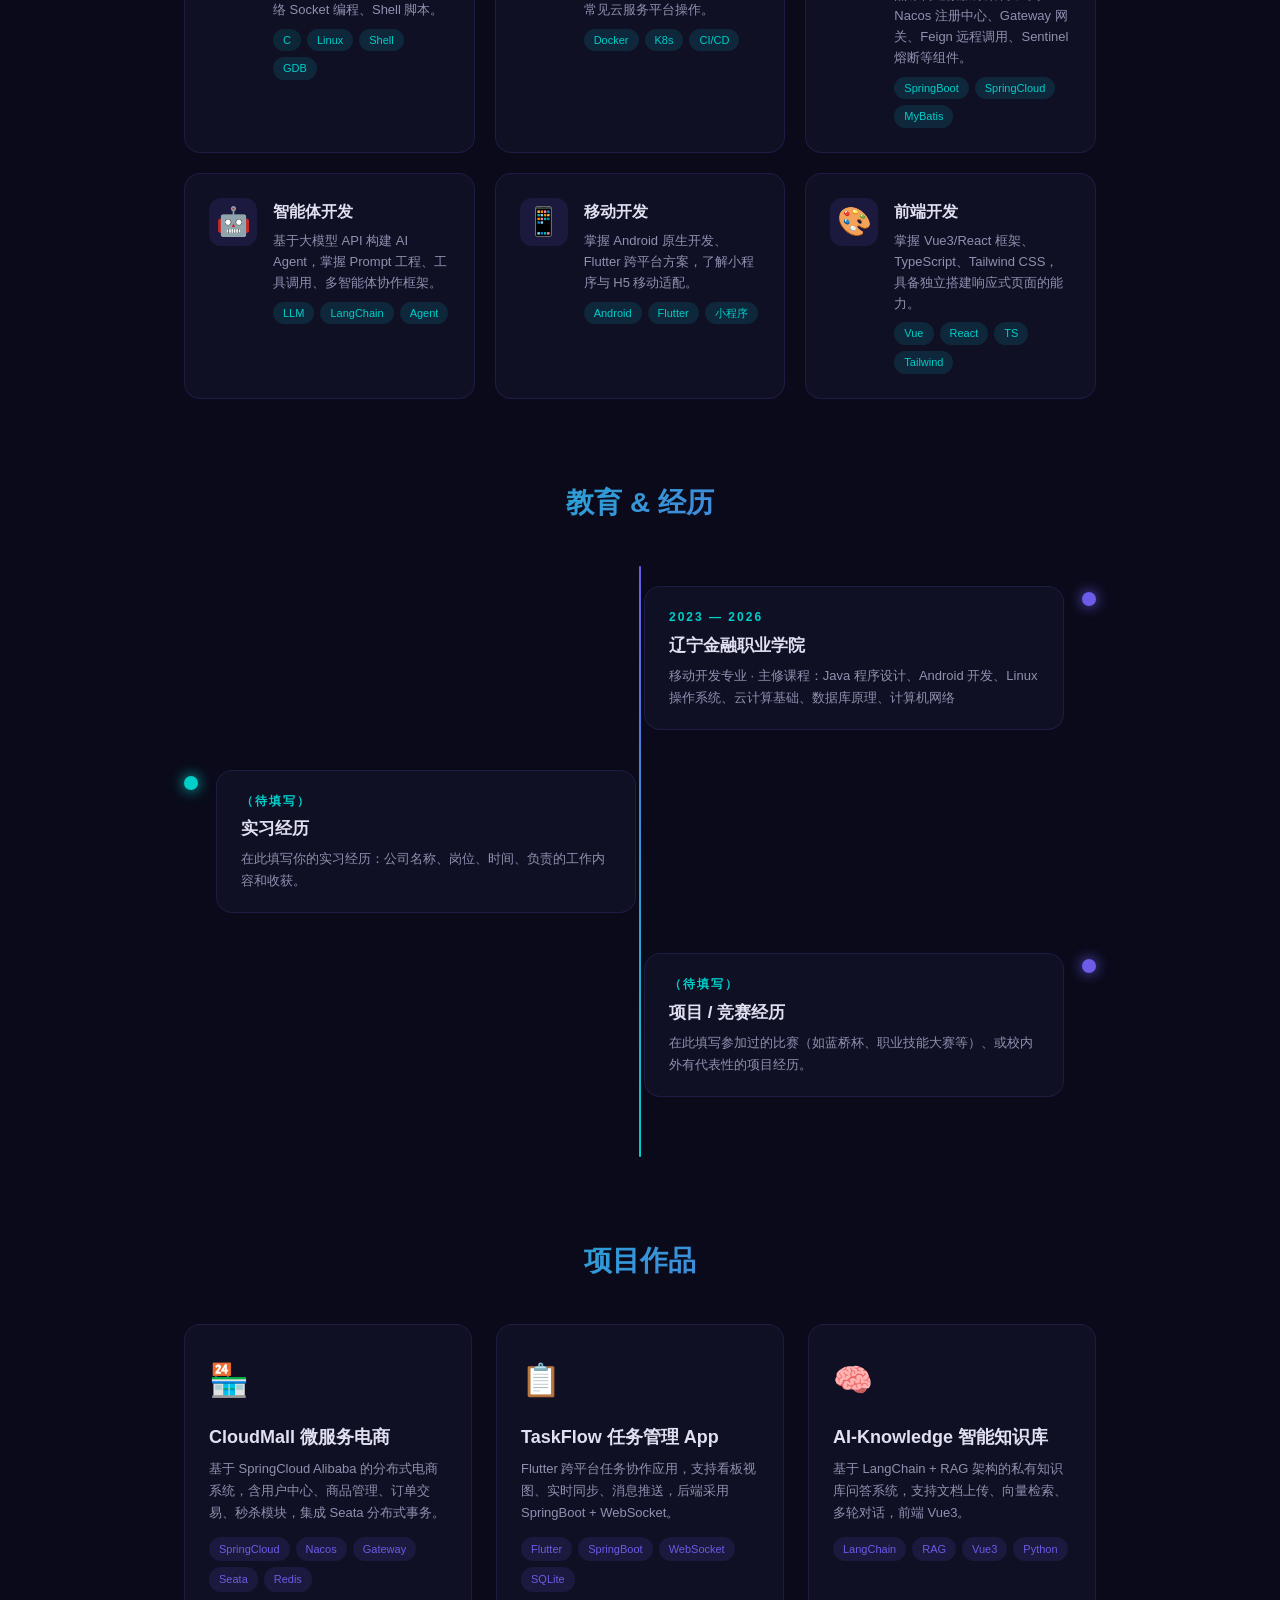
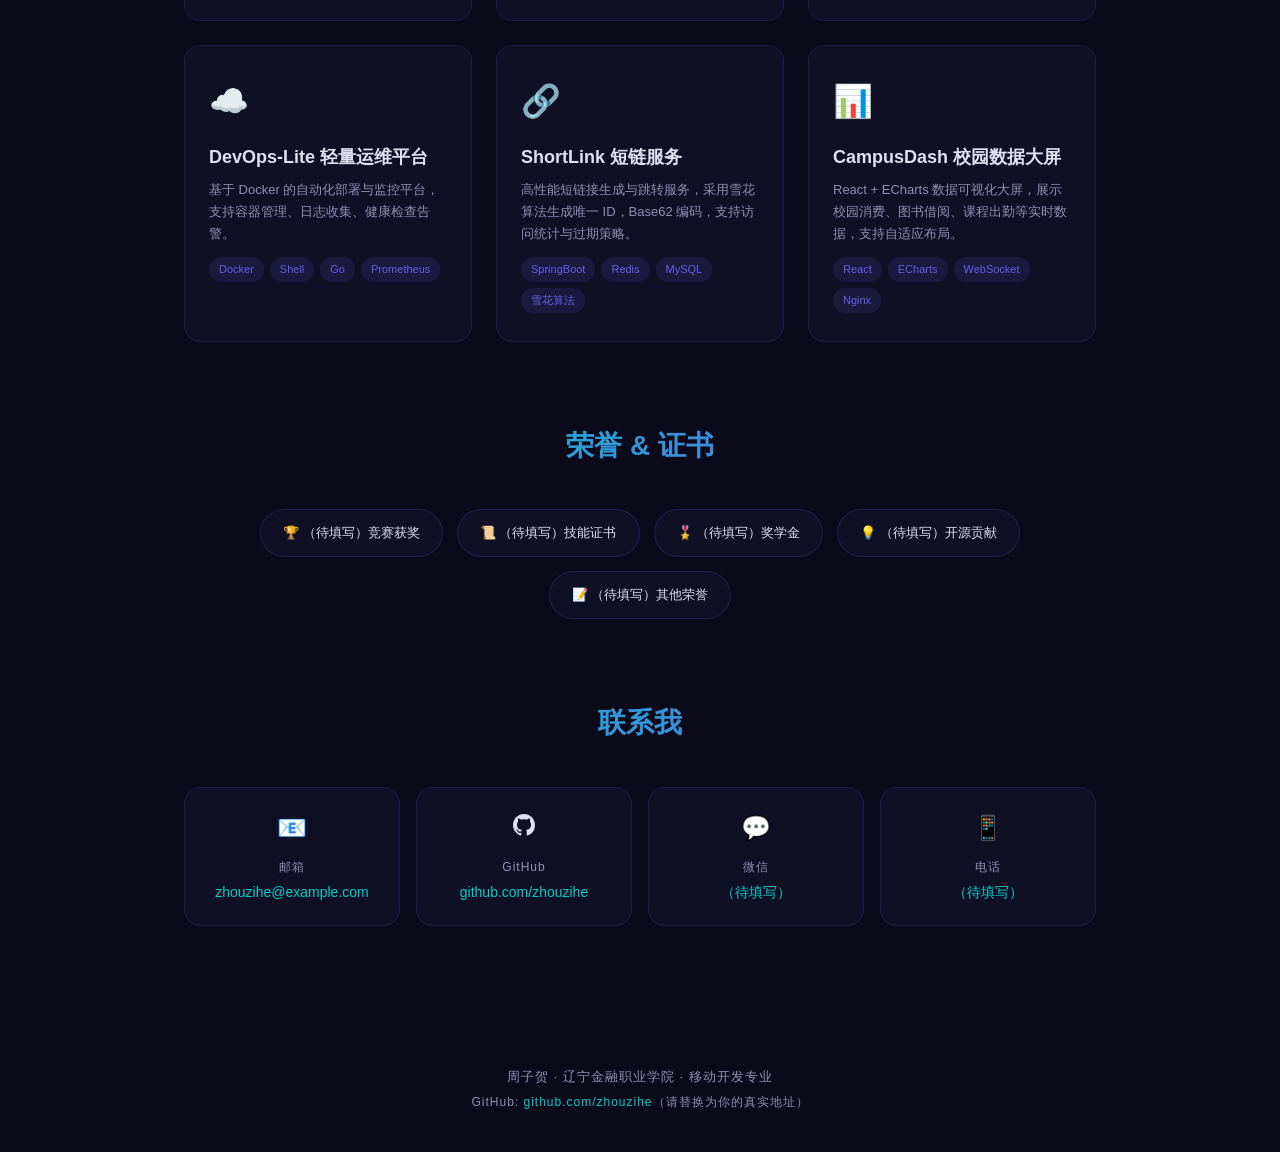
==== commit a8b3f0ae: "alone" ====
--- a/index.html
+++ b/index.html
@@ -1,212 +1,808 @@
 <!DOCTYPE html>
-<html lang="zh-CN" data-lang="zh">
+<html lang="zh-CN">
 <head>
-  <meta charset="UTF-8">
-  <meta name="viewport" content="width=device-width, initial-scale=1.0">
-  <meta property="og:title" content="周子贺 — AI Agent 开发者">
-  <meta property="og:description" content="AI Agent 开发 · 全栈开发 | 个人简历与项目展示">
-  <meta property="og:image" content="https://github.com/luckybillyz11-ops.png">
-  <meta property="og:type" content="website">
-  <meta name="twitter:card" content="summary">
-  <title>周子贺 — AI Agent 开发者</title>
-  <link rel="icon" href="https://github.githubassets.com/favicons/favicon.svg" type="image/svg+xml">
-  <link rel="stylesheet" href="css/style.css">
+<meta charset="UTF-8">
+<meta name="viewport" content="width=device-width, initial-scale=1.0">
+<title>周子贺 — 个人作品集</title>
+<style>
+  *, *::before, *::after { box-sizing: border-box; margin: 0; padding: 0; }
+
+  :root {
+    --bg: #0a0a1a;
+    --card-bg: rgba(18, 18, 40, 0.85);
+    --accent: #6c5ce7;
+    --accent2: #00cec9;
+    --accent3: #fd79a8;
+    --text: #e0e0f0;
+    --muted: #9090b0;
+    --radius: 16px;
+  }
+
+  body {
+    font-family: -apple-system, BlinkMacSystemFont, "Segoe UI", "PingFang SC", "Microsoft YaHei", sans-serif;
+    background: var(--bg);
+    color: var(--text);
+    overflow-x: hidden;
+    line-height: 1.7;
+  }
+
+  #particles {
+    position: fixed;
+    top: 0; left: 0;
+    width: 100vw;
+    height: 100vh;
+    z-index: 0;
+    pointer-events: none;
+  }
+
+  .container {
+    position: relative;
+    z-index: 1;
+    max-width: 960px;
+    margin: 0 auto;
+    padding: 0 24px;
+  }
+
+  /* ---- HERO ---- */
+  .hero {
+    min-height: 100vh;
+    display: flex;
+    flex-direction: column;
+    justify-content: center;
+    align-items: center;
+    text-align: center;
+    padding: 40px 0;
+  }
+
+  .hero-avatar {
+    width: 120px; height: 120px;
+    border-radius: 50%;
+    object-fit: cover;
+    border: 3px solid rgba(108,92,231,0.5);
+    box-shadow: 0 0 32px rgba(108,92,231,0.3), 0 0 64px rgba(0,206,201,0.15);
+    margin-bottom: 24px;
+    opacity: 0;
+    animation: fadeSlideUp 0.8s 0.1s forwards, avatarGlow 3s ease-in-out infinite;
+  }
+  @keyframes avatarGlow {
+    0%, 100% { box-shadow: 0 0 32px rgba(108,92,231,0.3), 0 0 64px rgba(0,206,201,0.15); }
+    50% { box-shadow: 0 0 48px rgba(108,92,231,0.5), 0 0 80px rgba(0,206,201,0.25); }
+  }
+
+  .hero-name {
+    font-size: 56px;
+    font-weight: 900;
+    background: linear-gradient(135deg, var(--accent2), var(--accent), var(--accent3));
+    -webkit-background-clip: text;
+    -webkit-text-fill-color: transparent;
+    background-clip: text;
+    animation: heroGlow 3s ease-in-out infinite;
+    margin-bottom: 8px;
+  }
+
+  @keyframes heroGlow {
+    0%, 100% { filter: brightness(1); }
+    50% { filter: brightness(1.3) drop-shadow(0 0 24px rgba(108,92,231,0.5)); }
+  }
+
+  .hero-sub {
+    font-size: 18px;
+    color: var(--muted);
+    letter-spacing: 2px;
+    margin-bottom: 6px;
+    opacity: 0;
+    animation: fadeSlideUp 0.8s 0.3s forwards;
+  }
+
+  .hero-school {
+    font-size: 14px;
+    color: var(--accent2);
+    letter-spacing: 1px;
+    margin-bottom: 36px;
+    opacity: 0;
+    animation: fadeSlideUp 0.8s 0.5s forwards;
+  }
+
+  @keyframes fadeSlideUp {
+    from { opacity: 0; transform: translateY(20px); }
+    to   { opacity: 1; transform: translateY(0); }
+  }
+
+  .hero-links {
+    display: flex;
+    gap: 16px;
+    opacity: 0;
+    animation: fadeSlideUp 0.8s 0.7s forwards;
+  }
+
+  .hero-links { flex-wrap: wrap; justify-content: center; }
+  .hero-link {
+    display: inline-flex;
+    align-items: center;
+    gap: 8px;
+    padding: 10px 24px;
+    border-radius: 28px;
+    font-size: 14px;
+    font-weight: 600;
+    text-decoration: none;
+    transition: all 0.3s;
+    border: 1px solid rgba(108,92,231,0.3);
+    color: var(--text);
+    background: rgba(108,92,231,0.08);
+    backdrop-filter: blur(8px);
+  }
+  .hero-link:hover {
+    background: rgba(108,92,231,0.2);
+    border-color: var(--accent);
+    box-shadow: 0 0 24px rgba(108,92,231,0.25);
+    transform: translateY(-2px);
+  }
+
+  /* ---- Section Title ---- */
+  .section-title {
+    font-size: 28px;
+    font-weight: 800;
+    text-align: center;
+    margin: 80px 0 40px;
+    background: linear-gradient(135deg, var(--accent2), var(--accent));
+    -webkit-background-clip: text;
+    -webkit-text-fill-color: transparent;
+    background-clip: text;
+  }
+
+  /* ---- Skills Grid ---- */
+  .skills {
+    display: grid;
+    grid-template-columns: repeat(auto-fit, minmax(240px, 1fr));
+    gap: 20px;
+    margin-bottom: 80px;
+  }
+
+  .skill-card {
+    background: var(--card-bg);
+    border: 1px solid rgba(108,92,231,0.15);
+    border-radius: var(--radius);
+    padding: 24px;
+    backdrop-filter: blur(12px);
+    transition: all 0.35s;
+    display: flex;
+    gap: 16px;
+    align-items: flex-start;
+  }
+  .skill-card:hover {
+    border-color: var(--accent);
+    transform: translateY(-4px);
+    box-shadow: 0 8px 32px rgba(108,92,231,0.15);
+  }
+  .skill-icon {
+    font-size: 28px;
+    flex-shrink: 0;
+    width: 48px; height: 48px;
+    display: flex; align-items: center; justify-content: center;
+    background: rgba(108,92,231,0.12);
+    border-radius: 12px;
+  }
+  .skill-info h3 {
+    font-size: 16px;
+    margin-bottom: 6px;
+  }
+  .skill-info p {
+    font-size: 13px;
+    color: var(--muted);
+    line-height: 1.6;
+  }
+  .skill-tags {
+    display: flex;
+    flex-wrap: wrap;
+    gap: 6px;
+    margin-top: 8px;
+  }
+  .skill-tag {
+    padding: 2px 10px;
+    border-radius: 12px;
+    font-size: 11px;
+    font-weight: 500;
+    background: rgba(0,206,201,0.12);
+    color: var(--accent2);
+  }
+
+  /* ---- About ---- */
+  .about-card {
+    background: var(--card-bg);
+    border: 1px solid rgba(108,92,231,0.2);
+    border-radius: var(--radius);
+    padding: 36px;
+    backdrop-filter: blur(12px);
+    display: flex;
+    gap: 32px;
+    align-items: flex-start;
+    margin-bottom: 80px;
+  }
+  .about-avatar {
+    width: 100px; height: 100px;
+    border-radius: 50%;
+    background: linear-gradient(135deg, var(--accent), var(--accent2));
+    display: flex; align-items: center; justify-content: center;
+    font-size: 40px;
+    flex-shrink: 0;
+  }
+  .about-text h3 { font-size: 20px; margin-bottom: 10px; }
+  .about-text p { font-size: 14px; color: var(--muted); line-height: 1.8; }
+  .about-highlights { display: flex; gap: 24px; margin-top: 16px; flex-wrap: wrap; }
+  .about-highlights span { font-size: 13px; color: var(--accent2); display: flex; align-items: center; gap: 6px; }
+
+  /* ---- Education ---- */
+  .edu-timeline { position: relative; padding: 20px 0; margin-bottom: 80px; }
+  .edu-timeline::before {
+    content: '';
+    position: absolute; left: 50%; top: 0; bottom: 0;
+    width: 2px; background: linear-gradient(to bottom, var(--accent), var(--accent2));
+    transform: translateX(-50%); border-radius: 2px;
+  }
+  .edu-item {
+    display: flex; align-items: flex-start; margin-bottom: 40px;
+    opacity: 0; transform: translateY(30px); transition: all 0.6s ease;
+  }
+  .edu-item.visible { opacity: 1; transform: translateY(0); }
+  .edu-item:nth-child(odd)  { flex-direction: row-reverse; }
+  .edu-item:nth-child(odd) .edu-dot  { margin-left: 18px; }
+  .edu-item:nth-child(even) .edu-dot { margin-right: 18px; }
+  .edu-dot {
+    width: 14px; height: 14px; min-width: 14px;
+    border-radius: 50%; background: var(--accent);
+    box-shadow: 0 0 14px var(--accent);
+    margin-top: 6px; z-index: 2; position: relative;
+  }
+  .edu-item:nth-child(2) .edu-dot { background: var(--accent2); box-shadow: 0 0 14px var(--accent2); }
+  .edu-card {
+    background: var(--card-bg); border: 1px solid rgba(108,92,231,0.15);
+    border-radius: var(--radius); padding: 20px 24px; max-width: 420px;
+    backdrop-filter: blur(12px); transition: border-color 0.3s, box-shadow 0.3s;
+  }
+  .edu-card:hover { border-color: var(--accent); box-shadow: 0 0 24px rgba(108,92,231,0.12); }
+  .edu-date { font-size: 12px; color: var(--accent2); font-weight: 700; letter-spacing: 2px; margin-bottom: 4px; }
+  .edu-card h4 { font-size: 17px; margin-bottom: 4px; }
+  .edu-card p { font-size: 13px; color: var(--muted); }
+
+  /* ---- Honors ---- */
+  .honors { display: flex; flex-wrap: wrap; gap: 14px; justify-content: center; margin-bottom: 80px; }
+  .honor-badge {
+    padding: 12px 22px;
+    background: var(--card-bg);
+    border: 1px solid rgba(108,92,231,0.2);
+    border-radius: 28px;
+    font-size: 13px;
+    color: var(--text);
+    display: flex; align-items: center; gap: 8px;
+    transition: all 0.3s;
+    backdrop-filter: blur(8px);
+  }
+  .honor-badge:hover {
+    border-color: var(--accent);
+    box-shadow: 0 0 20px rgba(108,92,231,0.2);
+    transform: translateY(-2px);
+  }
+
+  /* ---- Contact ---- */
+  .contact-grid {
+    display: grid;
+    grid-template-columns: repeat(auto-fit, minmax(200px, 1fr));
+    gap: 16px;
+    margin-bottom: 80px;
+  }
+  .contact-item {
+    background: var(--card-bg);
+    border: 1px solid rgba(108,92,231,0.15);
+    border-radius: var(--radius);
+    padding: 20px;
+    text-align: center;
+    backdrop-filter: blur(12px);
+    transition: all 0.3s;
+    text-decoration: none;
+    color: var(--text);
+  }
+  .contact-item:hover {
+    border-color: var(--accent);
+    transform: translateY(-3px);
+    box-shadow: 0 8px 28px rgba(108,92,231,0.15);
+  }
+  .contact-icon { font-size: 24px; margin-bottom: 8px; }
+  .contact-label { font-size: 12px; color: var(--muted); letter-spacing: 1px; margin-bottom: 4px; }
+  .contact-value { font-size: 14px; color: var(--accent2); word-break: break-all; }
+
+  /* ---- Projects ---- */
+  .projects {
+    display: grid;
+    grid-template-columns: repeat(auto-fit, minmax(280px, 1fr));
+    gap: 24px;
+    margin-bottom: 80px;
+  }
+
+  .project-card {
+    background: var(--card-bg);
+    border: 1px solid rgba(108,92,231,0.15);
+    border-radius: var(--radius);
+    padding: 28px 24px;
+    backdrop-filter: blur(12px);
+    transition: all 0.35s;
+    position: relative;
+    overflow: hidden;
+  }
+  .project-card::before {
+    content: '';
+    position: absolute;
+    top: -50%; left: -50%;
+    width: 200%; height: 200%;
+    background: radial-gradient(circle at center, rgba(108,92,231,0.06) 0%, transparent 70%);
+    opacity: 0;
+    transition: opacity 0.35s;
+  }
+  .project-card:hover::before { opacity: 1; }
+  .project-card:hover {
+    transform: translateY(-6px);
+    border-color: var(--accent);
+    box-shadow: 0 12px 40px rgba(108,92,231,0.2);
+  }
+  .project-icon {
+    font-size: 32px;
+    margin-bottom: 14px;
+    position: relative;
+    z-index: 1;
+  }
+  .project-card h3 {
+    font-size: 18px;
+    margin-bottom: 6px;
+    position: relative;
+    z-index: 1;
+  }
+  .project-card p {
+    font-size: 13px;
+    color: var(--muted);
+    position: relative;
+    z-index: 1;
+    margin-bottom: 12px;
+  }
+  .project-tech {
+    display: flex;
+    flex-wrap: wrap;
+    gap: 6px;
+    position: relative;
+    z-index: 1;
+  }
+  .project-tech span {
+    padding: 3px 10px;
+    border-radius: 12px;
+    font-size: 11px;
+    font-weight: 500;
+    background: rgba(108,92,231,0.12);
+    color: var(--accent);
+  }
+
+  /* ---- Orbs ---- */
+  .orb {
+    position: fixed;
+    border-radius: 50%;
+    filter: blur(80px);
+    pointer-events: none;
+    z-index: 0;
+  }
+  #orb1 {
+    width: 400px; height: 400px;
+    background: rgba(108,92,231,0.12);
+    top: -100px; right: -100px;
+    animation: orbFloat1 12s ease-in-out infinite;
+  }
+  #orb2 {
+    width: 350px; height: 350px;
+    background: rgba(0,206,201,0.1);
+    bottom: -80px; left: -80px;
+    animation: orbFloat2 14s ease-in-out infinite;
+  }
+  #orb3 {
+    width: 300px; height: 300px;
+    background: rgba(253,121,168,0.08);
+    top: 50%; left: 60%;
+    animation: orbFloat3 16s ease-in-out infinite;
+  }
+
+  @keyframes orbFloat1 {
+    0%, 100% { transform: translate(0, 0) scale(1); }
+    33%  { transform: translate(-40px, 60px) scale(1.1); }
+    66%  { transform: translate(30px, -30px) scale(0.9); }
+  }
+  @keyframes orbFloat2 {
+    0%, 100% { transform: translate(0, 0) scale(1); }
+    33%  { transform: translate(50px, -40px) scale(1.15); }
+    66%  { transform: translate(-20px, 50px) scale(0.85); }
+  }
+  @keyframes orbFloat3 {
+    0%, 100% { transform: translate(0, 0) scale(1); }
+    50%  { transform: translate(-60px, -50px) scale(1.2); }
+  }
+
+  /* ---- Footer ---- */
+  .footer {
+    text-align: center;
+    padding: 60px 0 40px;
+    color: var(--muted);
+    font-size: 13px;
+    letter-spacing: 1px;
+  }
+
+  /* ---- Responsive ---- */
+  @media (max-width: 700px) {
+    .hero-name { font-size: 36px; }
+    .hero-sub { font-size: 15px; }
+    .about-card { flex-direction: column; align-items: center; text-align: center; }
+    .about-highlights { justify-content: center; }
+    .edu-timeline::before { left: 18px; }
+    .edu-item { flex-direction: row !important; padding-left: 42px; }
+    .edu-item:nth-child(odd) .edu-dot, .edu-item:nth-child(even) .edu-dot { margin: 6px 0 0 0; }
+    .edu-dot { position: absolute; left: 11px; }
+  }
+</style>
 </head>
 <body>
-  <!-- SVG Icon Definitions -->
-  <svg style="display:none" aria-hidden="true">
-    <defs>
-      <path id="icon-github-path" d="M12 0C5.37 0 0 5.37 0 12c0 5.3 3.438 9.8 8.205 11.385.6.113.82-.258.82-.577 0-.285-.01-1.04-.015-2.04-3.338.724-4.042-1.61-4.042-1.61-.546-1.385-1.335-1.755-1.335-1.755-1.087-.744.084-.729.084-.729 1.205.084 1.838 1.236 1.838 1.236 1.07 1.835 2.809 1.305 3.495.998.108-.776.417-1.305.76-1.605-2.665-.3-5.466-1.332-5.466-5.93 0-1.31.465-2.38 1.235-3.22-.135-.303-.54-1.523.105-3.176 0 0 1.005-.322 3.3 1.23.96-.267 1.98-.399 3-.405 1.02.006 2.04.138 3 .405 2.28-1.552 3.285-1.23 3.285-1.23.645 1.653.24 2.873.12 3.176.765.84 1.23 1.91 1.23 3.22 0 4.61-2.805 5.625-5.475 5.92.42.36.81 1.096.81 2.22 0 1.605-.015 2.896-.015 3.286 0 .315.21.69.825.57C20.565 21.795 24 17.295 24 12 24 5.37 18.63 0 12 0z"/>
-      <path id="icon-mail-path" d="M1.75 3h20.5c.966 0 1.75.784 1.75 1.75v14.5A1.75 1.75 0 0 1 22.25 21H1.75A1.75 1.75 0 0 1 0 19.25V4.75C0 3.784.784 3 1.75 3ZM1.5 19.25c0 .138.112.25.25.25h20.5a.25.25 0 0 0 .25-.25V8.714l-9.62 4.878a1.25 1.25 0 0 1-1.26 0L1.5 8.714v10.536Zm21.5-13.068L12.4 11.95a.25.25 0 0 1-.2 0L1.5 6.182V4.75a.25.25 0 0 1 .25-.25h20.5a.25.25 0 0 1 .25.25v1.432Z"/>
-      <path id="icon-phone-path" d="M5.75 0A2.75 2.75 0 0 0 3 2.75v18.5A2.75 2.75 0 0 0 5.75 24h12.5A2.75 2.75 0 0 0 21 21.25V2.75A2.75 2.75 0 0 0 18.25 0H5.75ZM4.5 2.75c0-.69.56-1.25 1.25-1.25h12.5c.69 0 1.25.56 1.25 1.25v18.5c0 .69-.56 1.25-1.25 1.25H5.75c-.69 0-1.25-.56-1.25-1.25V2.75ZM11 19.75a1.25 1.25 0 1 1 2.5 0 1.25 1.25 0 0 1-2.5 0Z"/>
-      <g id="icon-external-link">
-        <path d="M18 13v6a2 2 0 0 1-2 2H5a2 2 0 0 1-2-2V8a2 2 0 0 1 2-2h6"/>
-        <polyline points="15 3 21 3 21 9"/>
-        <line x1="10" y1="14" x2="21" y2="3"/>
-      </g>
-    </defs>
-  </svg>
-
-  <!-- Navigation -->
-  <nav class="nav">
-    <div class="nav-inner">
-      <div class="nav-brand">
-        <a href="https://github.com/luckybillyz11-ops" target="_blank" rel="noopener" class="nav-github" aria-label="GitHub 主页">
-          <svg class="icon-github" viewBox="0 0 24 24" fill="currentColor"><use href="#icon-github-path"/></svg>
-        </a>
-        <a href="#hero" class="nav-logo">周子贺</a>
-      </div>
-      <ul class="nav-links">
-        <li><a href="#about"><span data-zh>关于</span><span data-en>About</span></a></li>
-        <li><a href="#skills"><span data-zh>技能</span><span data-en>Skills</span></a></li>
-        <li><a href="#projects"><span data-zh>项目</span><span data-en>Projects</span></a></li>
-        <li><a href="#education"><span data-zh>学历</span><span data-en>Education</span></a></li>
-        <li><a href="#contact"><span data-zh>联系</span><span data-en>Contact</span></a></li>
-      </ul>
-      <div class="nav-toggles">
-        <button class="lang-toggle" id="lang-toggle" aria-label="Switch language">EN</button>
-        <button class="theme-toggle" id="theme-toggle" aria-label="切换主题">
-          <svg class="icon-sun" viewBox="0 0 24 24" fill="none" stroke="currentColor" stroke-width="2" stroke-linecap="round" stroke-linejoin="round"><circle cx="12" cy="12" r="5"/><line x1="12" y1="1" x2="12" y2="3"/><line x1="12" y1="21" x2="12" y2="23"/><line x1="4.22" y1="4.22" x2="5.64" y2="5.64"/><line x1="18.36" y1="18.36" x2="19.78" y2="19.78"/><line x1="1" y1="12" x2="3" y2="12"/><line x1="21" y1="12" x2="23" y2="12"/><line x1="4.22" y1="19.78" x2="5.64" y2="18.36"/><line x1="18.36" y1="5.64" x2="19.78" y2="4.22"/></svg>
-          <svg class="icon-moon" viewBox="0 0 24 24" fill="none" stroke="currentColor" stroke-width="2" stroke-linecap="round" stroke-linejoin="round"><path d="M21 12.79A9 9 0 1 1 11.21 3 7 7 0 0 0 21 12.79z"/></svg>
-        </button>
-      </div>
-    </div>
-  </nav>
-
-  <!-- Hero -->
-  <section id="hero" class="hero">
-    <div class="container">
-      <div class="hero-grid">
-        <div class="hero-avatar">
-          <img src="https://github.com/luckybillyz11-ops.png" alt="周子贺" width="140" height="140">
+
+<div id="orb1" class="orb"></div>
+<div id="orb2" class="orb"></div>
+<div id="orb3" class="orb"></div>
+<canvas id="particles"></canvas>
+
+<!-- HERO -->
+<section class="hero">
+  <img class="hero-avatar" src="avatar.jpg" alt="周子贺">
+  <div class="hero-name">周子贺</div>
+  <div class="hero-sub">移动开发专业 · 全栈方向</div>
+  <div class="hero-school">辽宁金融职业学院</div>
+  <div class="hero-links">
+    <a class="hero-link" href="https://github.com/zhouzihe" target="_blank">
+      <svg width="18" height="18" viewBox="0 0 24 24" fill="currentColor"><path d="M12 0C5.37 0 0 5.37 0 12c0 5.31 3.435 9.795 8.205 11.385.6.105.825-.255.825-.57 0-.285-.015-1.23-.015-2.235-3.015.555-3.795-.735-4.035-1.41-.135-.345-.72-1.41-1.23-1.695-.42-.225-1.02-.78-.015-.795.945-.015 1.62.87 1.845 1.23 1.08 1.815 2.805 1.305 3.495.99.105-.78.42-1.305.765-1.605-2.67-.3-5.46-1.335-5.46-5.925 0-1.305.465-2.385 1.23-3.225-.12-.3-.54-1.53.12-3.18 0 0 1.005-.315 3.3 1.23.96-.27 1.98-.405 3-.405s2.04.135 3 .405c2.295-1.56 3.3-1.23 3.3-1.23.66 1.65.24 2.88.12 3.18.765.84 1.23 1.905 1.23 3.225 0 4.605-2.805 5.625-5.475 5.925.435.375.81 1.095.81 2.22 0 1.605-.015 2.895-.015 3.3 0 .315.225.69.825.57A12.02 12.02 0 0024 12c0-6.63-5.37-12-12-12z"/></svg>
+      GitHub
+    </a>
+    <a class="hero-link" href="#about">👤 关于我</a>
+    <a class="hero-link" href="#skills">🛠 技能栈</a>
+    <a class="hero-link" href="#projects">📂 项目作品</a>
+  </div>
+</section>
+
+<div class="container">
+
+  <!-- ABOUT ME -->
+  <div class="section-title" id="about">关于我</div>
+  <div class="about-card">
+    <div class="about-avatar"><img src="avatar.jpg" alt="周子贺" style="width:100%;height:100%;border-radius:50%;object-fit:cover;"></div>
+    <div class="about-text">
+      <h3>你好，我是周子贺</h3>
+      <p>
+        辽宁金融职业学院移动开发专业在读。从大一开始接触 Linux 和 C，到后来迷上微服务架构和 AI 智能体，一路在"后端 + 云原生 + AI"三个方向上积累。
+        喜欢把想法变成能跑的代码，也享受 debug 到凌晨终于通的那一刻。
+      </p>
+      <p style="margin-top:8px;">
+        课余时间折腾过 SpringCloud 全家桶、玩过 Docker/K8s、用 LangChain 搭过几个 Agent 原型、也写过 Flutter App。
+        目前正在深入学习分布式系统设计和大模型应用开发。
+      </p>
+      <div class="about-highlights">
+        <span>📍 辽宁沈阳</span>
+        <span>🎓 辽宁金融职业学院</span>
+        <span>📧 zhouzihe@example.com</span>
+        <span>💼 求职中 · 实习可入职</span>
+      </div>
+    </div>
+  </div>
+
+  <!-- SKILLS -->
+  <div class="section-title" id="skills">技术栈</div>
+  <div class="skills">
+    <div class="skill-card">
+      <div class="skill-icon">🖥️</div>
+      <div class="skill-info">
+        <h3>C / Linux 系统编程</h3>
+        <p>掌握 Linux 环境 C 语言开发，熟悉文件 I/O、进程线程、网络 Socket 编程、Shell 脚本。</p>
+        <div class="skill-tags">
+          <span class="skill-tag">C</span>
+          <span class="skill-tag">Linux</span>
+          <span class="skill-tag">Shell</span>
+          <span class="skill-tag">GDB</span>
         </div>
-        <div class="hero-text">
-          <h1 class="hero-name">周子贺</h1>
-          <p class="hero-title"><span data-zh>AI Agent 开发 · 全栈开发</span><span data-en>AI Agent Dev · Full-Stack Dev</span></p>
-          <p class="hero-tagline"><span data-zh>好学、自驱，专注于用 AI 技术构建实用工具</span><span data-en>Self-driven, focused on building practical tools with AI</span></p>
-          <div class="hero-links">
-            <a href="https://github.com/luckybillyz11-ops" target="_blank" rel="noopener" class="btn btn-outline">
-              <svg class="icon-github" viewBox="0 0 24 24" fill="currentColor"><use href="#icon-github-path"/></svg>
-              GitHub
-            </a>
-            <a href="mailto:3560782494@qq.com" class="btn btn-primary">
-              <svg class="icon-mail" viewBox="0 0 24 24" fill="currentColor"><use href="#icon-mail-path"/></svg>
-              <span data-zh>联系我</span><span data-en>Contact Me</span>
-            </a>
-          </div>
+      </div>
+    </div>
+    <div class="skill-card">
+      <div class="skill-icon">☁️</div>
+      <div class="skill-info">
+        <h3>云计算</h3>
+        <p>熟悉 Docker 容器化部署、K8s 基础编排、云原生理念，掌握常见云服务平台操作。</p>
+        <div class="skill-tags">
+          <span class="skill-tag">Docker</span>
+          <span class="skill-tag">K8s</span>
+          <span class="skill-tag">CI/CD</span>
         </div>
       </div>
     </div>
-  </section>
-
-  <!-- About -->
-  <section id="about" class="section">
-    <div class="container">
-      <h2 class="section-title reveal"><span data-zh>关于我</span><span data-en>About Me</span></h2>
-      <div class="about-text reveal">
-        <p data-zh>我是2027届移动应用开发专业的学生。从大一开始接触 Linux 和 C 语言起，我就迷上了把想法变成能跑的代码的感觉，也享受 debug 到凌晨终于跑通那一刻的成就感。</p>
-        <p data-en>I'm a 2027 mobile app development student. Since freshman year, diving into Linux and C, I've been hooked on turning ideas into working code - and the thrill of finally fixing a bug at 2 AM.</p>
-        <p data-zh>我的技术路线沿着"后端+云原生+AI"三个方向不断拓展：课余时间折腾过 SpringCloud 全家桶和 Docker/K8s，用 Flutter 写过 App，也用 LangChain、pydantic_ai 搭过几个 Agent 原型。目前我专注于 AI Agent 开发方向，能够独立完成前后端全栈项目，并正在深入学习分布式系统设计与大模型应用开发。</p>
-        <p data-en>My tech path spans backend, cloud-native, and AI: I've explored SpringCloud, Docker/K8s, built mobile apps with Flutter, and prototyped AI agents using LangChain and pydantic_ai. Currently focused on AI agent development with full-stack capability, while deepening my knowledge in distributed systems and LLM application development.</p>
-        <p data-zh>我对新技术始终保持好奇，习惯先自己钻研再寻求帮助。大学期间在实验室跟随老师学习并担任助教，曾获一带一路暨金砖国家技能大赛三等奖及低代码比赛二等奖。相信持续学习是开发者最重要的能力，期待能在实际业务中创造价值。</p>
-        <p data-en>I stay curious about new tech, preferring to dig in myself before asking for help. During university, I worked in labs as a teaching assistant and won third place in both the Belt and Road BRICS Skills Competition and a low-code development contest. I believe continuous learning is a developer's core competency and look forward to creating real business value.</p>
-      </div>
-    </div>
-  </section>
-
-  <!-- Skills -->
-  <section id="skills" class="section section-alt">
-    <div class="container">
-      <h2 class="section-title reveal"><span data-zh>技能</span><span data-en>Skills</span></h2>
-      <div class="skills-grid reveal-stagger">
-        <div class="skill-group">
-          <h3 class="skill-group-title"><span data-zh>C / Linux 系统编程</span><span data-en>C / Linux Systems</span></h3>
-          <p class="skill-desc"><span data-zh>掌握 Linux 环境 C 语言开发，熟悉文件 I/O、进程线程、网络 Socket 编程、Shell 脚本。</span><span data-en>C development on Linux: file I/O, processes & threads, socket programming, shell scripting.</span></p>
-          <ul class="skill-tags"><li>C</li><li>Linux</li><li>Shell</li><li>GDB</li></ul>
+    <div class="skill-card">
+      <div class="skill-icon">⚙️</div>
+      <div class="skill-info">
+        <h3>SpringCloud / SpringBoot</h3>
+        <p>熟练构建微服务架构，掌握 Nacos 注册中心、Gateway 网关、Feign 远程调用、Sentinel 熔断等组件。</p>
+        <div class="skill-tags">
+          <span class="skill-tag">SpringBoot</span>
+          <span class="skill-tag">SpringCloud</span>
+          <span class="skill-tag">MyBatis</span>
         </div>
-        <div class="skill-group">
-          <h3 class="skill-group-title"><span data-zh>云计算</span><span data-en>Cloud Computing</span></h3>
-          <p class="skill-desc"><span data-zh>熟悉 Docker 容器化部署、K8s 基础编排、云原生理念，掌握常见云服务平台操作。</span><span data-en>Docker containerization, basic K8s orchestration, cloud-native principles, common cloud platform operations.</span></p>
-          <ul class="skill-tags"><li>Docker</li><li>K8s</li><li>CI/CD</li></ul>
+      </div>
+    </div>
+    <div class="skill-card">
+      <div class="skill-icon">🤖</div>
+      <div class="skill-info">
+        <h3>智能体开发</h3>
+        <p>基于大模型 API 构建 AI Agent，掌握 Prompt 工程、工具调用、多智能体协作框架。</p>
+        <div class="skill-tags">
+          <span class="skill-tag">LLM</span>
+          <span class="skill-tag">LangChain</span>
+          <span class="skill-tag">Agent</span>
         </div>
-        <div class="skill-group">
-          <h3 class="skill-group-title"><span data-zh>SpringCloud / SpringBoot</span><span data-en>SpringCloud / SpringBoot</span></h3>
-          <p class="skill-desc"><span data-zh>熟练构建微服务架构，掌握 Nacos 注册中心、Gateway 网关、Feign 远程调用、Sentinel 熔断等组件。</span><span data-en>Microservices with Nacos registry, Gateway, Feign RPC, Sentinel circuit breaker, and more.</span></p>
-          <ul class="skill-tags"><li>SpringBoot</li><li>SpringCloud</li><li>MyBatis</li></ul>
+      </div>
+    </div>
+    <div class="skill-card">
+      <div class="skill-icon">📱</div>
+      <div class="skill-info">
+        <h3>移动开发</h3>
+        <p>掌握 Android 原生开发、Flutter 跨平台方案，了解小程序与 H5 移动适配。</p>
+        <div class="skill-tags">
+          <span class="skill-tag">Android</span>
+          <span class="skill-tag">Flutter</span>
+          <span class="skill-tag">小程序</span>
         </div>
-        <div class="skill-group">
-          <h3 class="skill-group-title"><span data-zh>智能体开发</span><span data-en>AI Agent Development</span></h3>
-          <p class="skill-desc"><span data-zh>基于大模型 API 构建 AI Agent，掌握 Prompt 工程、工具调用、多智能体协作框架。</span><span data-en>Building AI agents on top of LLM APIs: prompt engineering, tool calling, multi-agent collaboration frameworks.</span></p>
-          <ul class="skill-tags"><li>LLM</li><li>LangChain</li><li>Agent</li></ul>
+      </div>
+    </div>
+    <div class="skill-card">
+      <div class="skill-icon">🎨</div>
+      <div class="skill-info">
+        <h3>前端开发</h3>
+        <p>掌握 Vue3/React 框架、TypeScript、Tailwind CSS，具备独立搭建响应式页面的能力。</p>
+        <div class="skill-tags">
+          <span class="skill-tag">Vue</span>
+          <span class="skill-tag">React</span>
+          <span class="skill-tag">TS</span>
+          <span class="skill-tag">Tailwind</span>
         </div>
-        <div class="skill-group">
-          <h3 class="skill-group-title"><span data-zh>移动开发</span><span data-en>Mobile Development</span></h3>
-          <p class="skill-desc"><span data-zh>掌握 Android 原生开发、Flutter 跨平台方案，了解小程序与 H5 移动适配。</span><span data-en>Native Android development, Flutter cross-platform, mini-programs and mobile-responsive H5.</span></p>
-          <ul class="skill-tags"><li>Android</li><li>Flutter</li><li>小程序</li></ul>
-        </div>
-        <div class="skill-group">
-          <h3 class="skill-group-title"><span data-zh>前端开发</span><span data-en>Frontend Development</span></h3>
-          <p class="skill-desc"><span data-zh>掌握 Vue3/React 框架、TypeScript、Tailwind CSS，具备独立搭建响应式页面的能力。</span><span data-en>Vue 3 / React, TypeScript, Tailwind CSS - building responsive interfaces from scratch.</span></p>
-          <ul class="skill-tags"><li>Vue</li><li>React</li><li>TS</li><li>Tailwind</li></ul>
-        </div>
-      </div>
-    </div>
-  </section>
-
-  <!-- Projects -->
-  <section id="projects" class="section">
-    <div class="container">
-      <h2 class="section-title reveal"><span data-zh>项目</span><span data-en>Projects</span></h2>
-      <div class="projects-list reveal-stagger">
-        <!-- Project 1: Cloud Chat -->
-        <article class="project-card">
-          <div class="project-head">
-            <h3 class="project-name">Cloud Chat</h3>
-            <a href="https://github.com/luckybillyz11-ops/cloud-chat" target="_blank" rel="noopener" class="project-link" title="源码">
-              <svg class="icon-github" viewBox="0 0 24 24" fill="currentColor"><use href="#icon-github-path"/></svg>
-            </a>
-          </div>
-          <p class="project-desc"><span data-zh>支持多模型切换、MCP 工具调用的 AI 实时聊天室。具备群聊/私聊功能，可配置任意 OpenAI 兼容接口（DeepSeek、Qwen、Claude 等），AI 回复流式实时显示，支持上下文记忆。后端 FastAPI + SQLAlchemy 异步架构，前端 Vue 3 + TypeScript，单一 WebSocket 承载聊天与 AI 流式输出。</span><span data-en>A real-time AI chatroom with multi-model switching and MCP tool calling. Features group/private chat, configurable OpenAI-compatible APIs (DeepSeek, Qwen, Claude, etc.), streaming AI responses, and conversation memory. Built with FastAPI + SQLAlchemy async backend, Vue 3 + TypeScript frontend, single WebSocket for both chat and AI streaming.</span></p>
-          <div class="project-tech">
-            <span>FastAPI</span><span>Vue 3</span><span>WebSocket</span><span>pydantic-ai</span><span>MCP</span><span>SQLite</span>
-          </div>
-        </article>
-
-      </div>
-    </div>
-  </section>
-
-  <!-- Education -->
-  <section id="education" class="section section-alt">
-    <div class="container">
-      <h2 class="section-title reveal"><span data-zh>教育</span><span data-en>Education</span></h2>
-      <div class="edu-card reveal">
-        <div class="edu-badge"><span data-zh>2027 届</span><span data-en>Class of 2027</span></div>
-        <h3 class="edu-school"><span data-zh>辽宁金融职业学院</span><span data-en>Liaoning Finance Vocational College</span></h3>
-        <p class="edu-major"><span data-zh>移动应用开发专业，大专</span><span data-en>Mobile App Development, Associate Degree</span></p>
-      </div>
-    </div>
-  </section>
-
-  <!-- Contact -->
-  <section id="contact" class="section">
-    <div class="container">
-      <h2 class="section-title reveal"><span data-zh>联系方式</span><span data-en>Contact</span></h2>
-      <div class="contact-links reveal-stagger">
-        <a href="tel:+8615902403994" class="contact-item">
-          <svg class="icon-phone" viewBox="0 0 24 24" fill="currentColor"><use href="#icon-phone-path"/></svg>
-          <span>159 0240 3994</span>
-        </a>
-        <a href="mailto:3560782494@qq.com" class="contact-item">
-          <svg class="icon-mail" viewBox="0 0 24 24" fill="currentColor"><use href="#icon-mail-path"/></svg>
-          <span>3560782494@qq.com</span>
-        </a>
-        <a href="https://github.com/luckybillyz11-ops" target="_blank" rel="noopener" class="contact-item">
-          <svg class="icon-github" viewBox="0 0 24 24" fill="currentColor"><use href="#icon-github-path"/></svg>
-          <span>github.com/luckybillyz11-ops</span>
-        </a>
-      </div>
-    </div>
-  </section>
-
-  <!-- Footer -->
-  <footer class="footer">
-    <div class="container">
-      <div class="footer-inner">
-        <p class="footer-copy">© 2026 周子贺</p>
-        <nav class="footer-links">
-          <a href="https://github.com/luckybillyz11-ops" target="_blank" rel="noopener">
-            <svg class="icon-github" viewBox="0 0 24 24" fill="currentColor"><use href="#icon-github-path"/></svg> GitHub
-          </a>
-          <a href="mailto:3560782494@qq.com">
-            <svg class="icon-mail" viewBox="0 0 24 24" fill="currentColor"><use href="#icon-mail-path"/></svg>
-            <span data-zh>邮箱</span><span data-en>Email</span>
-          </a>
-        </nav>
-      </div>
-    </div>
-  </footer>
-
-  <script src="js/main.js"></script>
+      </div>
+    </div>
+  </div>
+
+  <!-- EDUCATION -->
+  <div class="section-title">教育 & 经历</div>
+  <div class="edu-timeline">
+    <div class="edu-item">
+      <div class="edu-dot"></div>
+      <div class="edu-card">
+        <div class="edu-date">2023 — 2026</div>
+        <h4>辽宁金融职业学院</h4>
+        <p>移动开发专业 · 主修课程：Java 程序设计、Android 开发、Linux 操作系统、云计算基础、数据库原理、计算机网络</p>
+      </div>
+    </div>
+    <div class="edu-item">
+      <div class="edu-dot"></div>
+      <div class="edu-card">
+        <div class="edu-date">（待填写）</div>
+        <h4>实习经历</h4>
+        <p>在此填写你的实习经历：公司名称、岗位、时间、负责的工作内容和收获。</p>
+      </div>
+    </div>
+    <div class="edu-item">
+      <div class="edu-dot"></div>
+      <div class="edu-card">
+        <div class="edu-date">（待填写）</div>
+        <h4>项目 / 竞赛经历</h4>
+        <p>在此填写参加过的比赛（如蓝桥杯、职业技能大赛等）、或校内外有代表性的项目经历。</p>
+      </div>
+    </div>
+  </div>
+
+  <!-- PROJECTS -->
+  <div class="section-title" id="projects">项目作品</div>
+  <div class="projects">
+    <div class="project-card">
+      <div class="project-icon">🏪</div>
+      <h3>CloudMall 微服务电商</h3>
+      <p>基于 SpringCloud Alibaba 的分布式电商系统，含用户中心、商品管理、订单交易、秒杀模块，集成 Seata 分布式事务。</p>
+      <div class="project-tech">
+        <span>SpringCloud</span><span>Nacos</span><span>Gateway</span><span>Seata</span><span>Redis</span>
+      </div>
+    </div>
+    <div class="project-card">
+      <div class="project-icon">📋</div>
+      <h3>TaskFlow 任务管理 App</h3>
+      <p>Flutter 跨平台任务协作应用，支持看板视图、实时同步、消息推送，后端采用 SpringBoot + WebSocket。</p>
+      <div class="project-tech">
+        <span>Flutter</span><span>SpringBoot</span><span>WebSocket</span><span>SQLite</span>
+      </div>
+    </div>
+    <div class="project-card">
+      <div class="project-icon">🧠</div>
+      <h3>AI-Knowledge 智能知识库</h3>
+      <p>基于 LangChain + RAG 架构的私有知识库问答系统，支持文档上传、向量检索、多轮对话，前端 Vue3。</p>
+      <div class="project-tech">
+        <span>LangChain</span><span>RAG</span><span>Vue3</span><span>Python</span>
+      </div>
+    </div>
+    <div class="project-card">
+      <div class="project-icon">☁️</div>
+      <h3>DevOps-Lite 轻量运维平台</h3>
+      <p>基于 Docker 的自动化部署与监控平台，支持容器管理、日志收集、健康检查告警。</p>
+      <div class="project-tech">
+        <span>Docker</span><span>Shell</span><span>Go</span><span>Prometheus</span>
+      </div>
+    </div>
+    <div class="project-card">
+      <div class="project-icon">🔗</div>
+      <h3>ShortLink 短链服务</h3>
+      <p>高性能短链接生成与跳转服务，采用雪花算法生成唯一 ID，Base62 编码，支持访问统计与过期策略。</p>
+      <div class="project-tech">
+        <span>SpringBoot</span><span>Redis</span><span>MySQL</span><span>雪花算法</span>
+      </div>
+    </div>
+    <div class="project-card">
+      <div class="project-icon">📊</div>
+      <h3>CampusDash 校园数据大屏</h3>
+      <p>React + ECharts 数据可视化大屏，展示校园消费、图书借阅、课程出勤等实时数据，支持自适应布局。</p>
+      <div class="project-tech">
+        <span>React</span><span>ECharts</span><span>WebSocket</span><span>Nginx</span>
+      </div>
+    </div>
+  </div>
+
+  <!-- HONORS -->
+  <div class="section-title">荣誉 & 证书</div>
+  <div class="honors">
+    <div class="honor-badge">🏆 （待填写）竞赛获奖</div>
+    <div class="honor-badge">📜 （待填写）技能证书</div>
+    <div class="honor-badge">🎖️ （待填写）奖学金</div>
+    <div class="honor-badge">💡 （待填写）开源贡献</div>
+    <div class="honor-badge">📝 （待填写）其他荣誉</div>
+  </div>
+
+  <!-- CONTACT -->
+  <div class="section-title">联系我</div>
+  <div class="contact-grid">
+    <a class="contact-item" href="mailto:zhouzihe@example.com">
+      <div class="contact-icon">📧</div>
+      <div class="contact-label">邮箱</div>
+      <div class="contact-value">zhouzihe@example.com</div>
+    </a>
+    <a class="contact-item" href="https://github.com/zhouzihe" target="_blank">
+      <div class="contact-icon">
+        <svg width="22" height="22" viewBox="0 0 24 24" fill="currentColor"><path d="M12 0C5.37 0 0 5.37 0 12c0 5.31 3.435 9.795 8.205 11.385.6.105.825-.255.825-.57 0-.285-.015-1.23-.015-2.235-3.015.555-3.795-.735-4.035-1.41-.135-.345-.72-1.41-1.23-1.695-.42-.225-1.02-.78-.015-.795.945-.015 1.62.87 1.845 1.23 1.08 1.815 2.805 1.305 3.495.99.105-.78.42-1.305.765-1.605-2.67-.3-5.46-1.335-5.46-5.925 0-1.305.465-2.385 1.23-3.225-.12-.3-.54-1.53.12-3.18 0 0 1.005-.315 3.3 1.23.96-.27 1.98-.405 3-.405s2.04.135 3 .405c2.295-1.56 3.3-1.23 3.3-1.23.66 1.65.24 2.88.12 3.18.765.84 1.23 1.905 1.23 3.225 0 4.605-2.805 5.625-5.475 5.925.435.375.81 1.095.81 2.22 0 1.605-.015 2.895-.015 3.3 0 .315.225.69.825.57A12.02 12.02 0 0024 12c0-6.63-5.37-12-12-12z"/></svg>
+      </div>
+      <div class="contact-label">GitHub</div>
+      <div class="contact-value">github.com/zhouzihe</div>
+    </a>
+    <div class="contact-item">
+      <div class="contact-icon">💬</div>
+      <div class="contact-label">微信</div>
+      <div class="contact-value">（待填写）</div>
+    </div>
+    <div class="contact-item">
+      <div class="contact-icon">📱</div>
+      <div class="contact-label">电话</div>
+      <div class="contact-value">（待填写）</div>
+    </div>
+  </div>
+
+</div>
+
+<footer class="footer">
+  <p>周子贺 · 辽宁金融职业学院 · 移动开发专业</p>
+  <p style="margin-top:4px;font-size:12px;">GitHub: <a href="https://github.com/zhouzihe" target="_blank" style="color:var(--accent2);text-decoration:none;">github.com/zhouzihe</a>（请替换为你的真实地址）</p>
+</footer>
+
+<script>
+  // ---- PARTICLE NETWORK ----
+  const canvas = document.getElementById('particles');
+  const ctx = canvas.getContext('2d');
+  let w, h, particles = [];
+
+  function resize() {
+    w = canvas.width  = window.innerWidth;
+    h = canvas.height = window.innerHeight;
+  }
+  resize();
+  window.addEventListener('resize', resize);
+
+  class Particle {
+    constructor() {
+      this.reset();
+      this.y = Math.random() * h;
+    }
+    reset() {
+      this.x = Math.random() * w;
+      this.y = -10;
+      this.size = Math.random() * 2 + 0.5;
+      this.speedY = Math.random() * 0.4 + 0.15;
+      this.speedX = (Math.random() - 0.5) * 0.3;
+      this.opacity = Math.random() * 0.5 + 0.2;
+      this.hue = [262, 180, 340][Math.floor(Math.random() * 3)];
+    }
+    update() {
+      this.y += this.speedY;
+      this.x += this.speedX;
+      if (this.y > h + 10) this.reset();
+      if (this.x < -10) this.x = w + 10;
+      if (this.x > w + 10) this.x = -10;
+    }
+    draw() {
+      ctx.beginPath();
+      ctx.arc(this.x, this.y, this.size, 0, Math.PI * 2);
+      ctx.fillStyle = `hsla(${this.hue}, 70%, 65%, ${this.opacity})`;
+      ctx.fill();
+    }
+  }
+
+  const count = Math.min(120, Math.floor(window.innerWidth / 8));
+  for (let i = 0; i < count; i++) particles.push(new Particle());
+
+  function drawConnections() {
+    for (let i = 0; i < particles.length; i++) {
+      for (let j = i + 1; j < particles.length; j++) {
+        const dx = particles[i].x - particles[j].x;
+        const dy = particles[i].y - particles[j].y;
+        const dist = Math.sqrt(dx * dx + dy * dy);
+        if (dist < 120) {
+          ctx.beginPath();
+          ctx.moveTo(particles[i].x, particles[i].y);
+          ctx.lineTo(particles[j].x, particles[j].y);
+          ctx.strokeStyle = `rgba(108,92,231,${0.08 * (1 - dist / 120)})`;
+          ctx.lineWidth = 0.5;
+          ctx.stroke();
+        }
+      }
+    }
+  }
+
+  function animate() {
+    ctx.clearRect(0, 0, w, h);
+    particles.forEach(p => { p.update(); p.draw(); });
+    drawConnections();
+    requestAnimationFrame(animate);
+  }
+  animate();
+
+  // ---- SCROLL REVEAL ----
+  const observer = new IntersectionObserver((entries) => {
+    entries.forEach(e => {
+      if (e.isIntersecting) {
+        e.target.style.opacity = '1';
+        e.target.style.transform = 'translateY(0)';
+      }
+    });
+  }, { threshold: 0.15 });
+
+  document.querySelectorAll('.skill-card, .project-card, .edu-item, .about-card, .honor-badge, .contact-item').forEach(el => {
+    el.style.opacity = '0';
+    el.style.transform = 'translateY(30px)';
+    el.style.transition = 'all 0.6s ease';
+    observer.observe(el);
+  });
+
+  // ---- MOUSE ORB PARALLAX ----
+  let mouseX = -200, mouseY = -200;
+  document.addEventListener('mousemove', e => {
+    mouseX = e.clientX;
+    mouseY = e.clientY;
+    document.getElementById('orb1').style.transform = `translate(${mouseX * 0.03}px, ${mouseY * 0.03}px)`;
+    document.getElementById('orb2').style.transform = `translate(${-mouseX * 0.02}px, ${-mouseY * 0.02}px)`;
+    document.getElementById('orb3').style.transform = `translate(${mouseX * 0.04}px, ${-mouseY * 0.04}px)`;
+  });
+
+  // Smooth anchor scroll
+  document.querySelectorAll('a[href^="#"]').forEach(a => {
+    a.addEventListener('click', e => {
+      e.preventDefault();
+      const t = document.querySelector(a.getAttribute('href'));
+      if (t) t.scrollIntoView({ behavior: 'smooth' });
+    });
+  });
+</script>
+
 </body>
 </html>
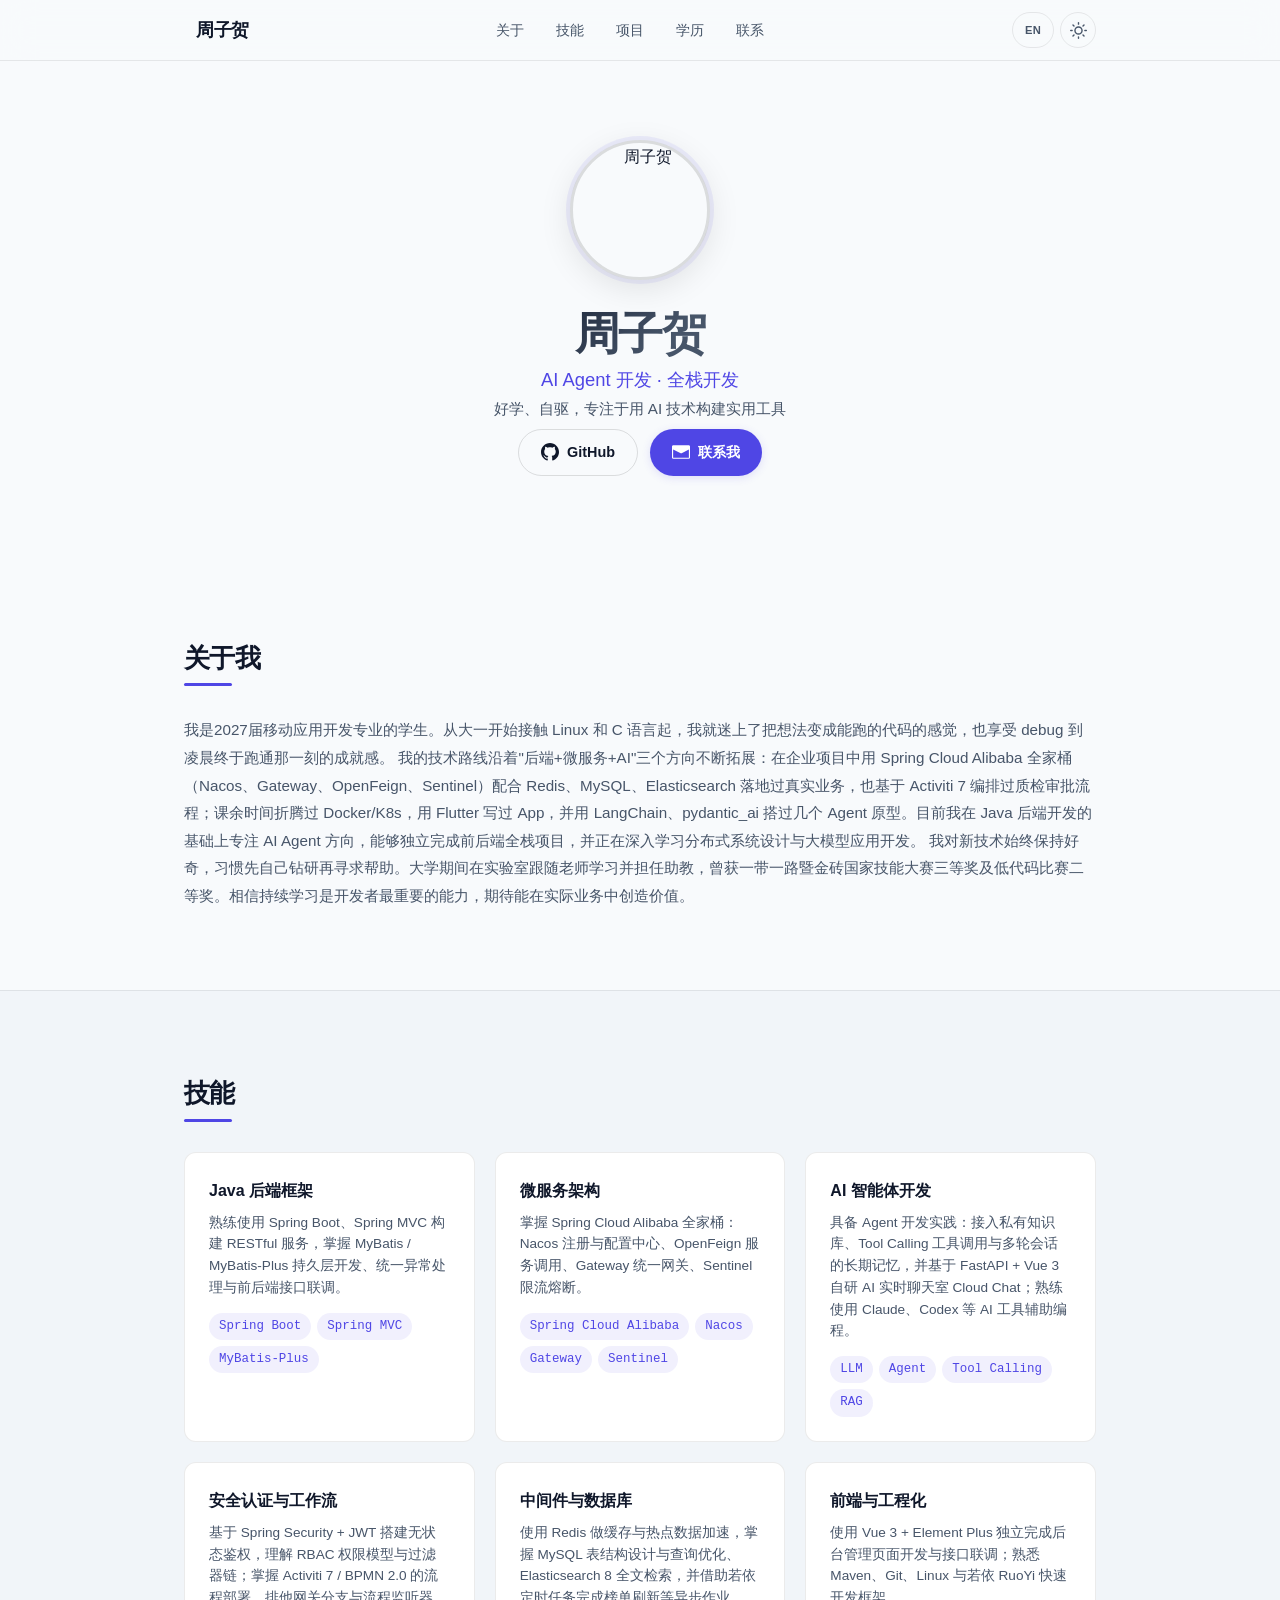
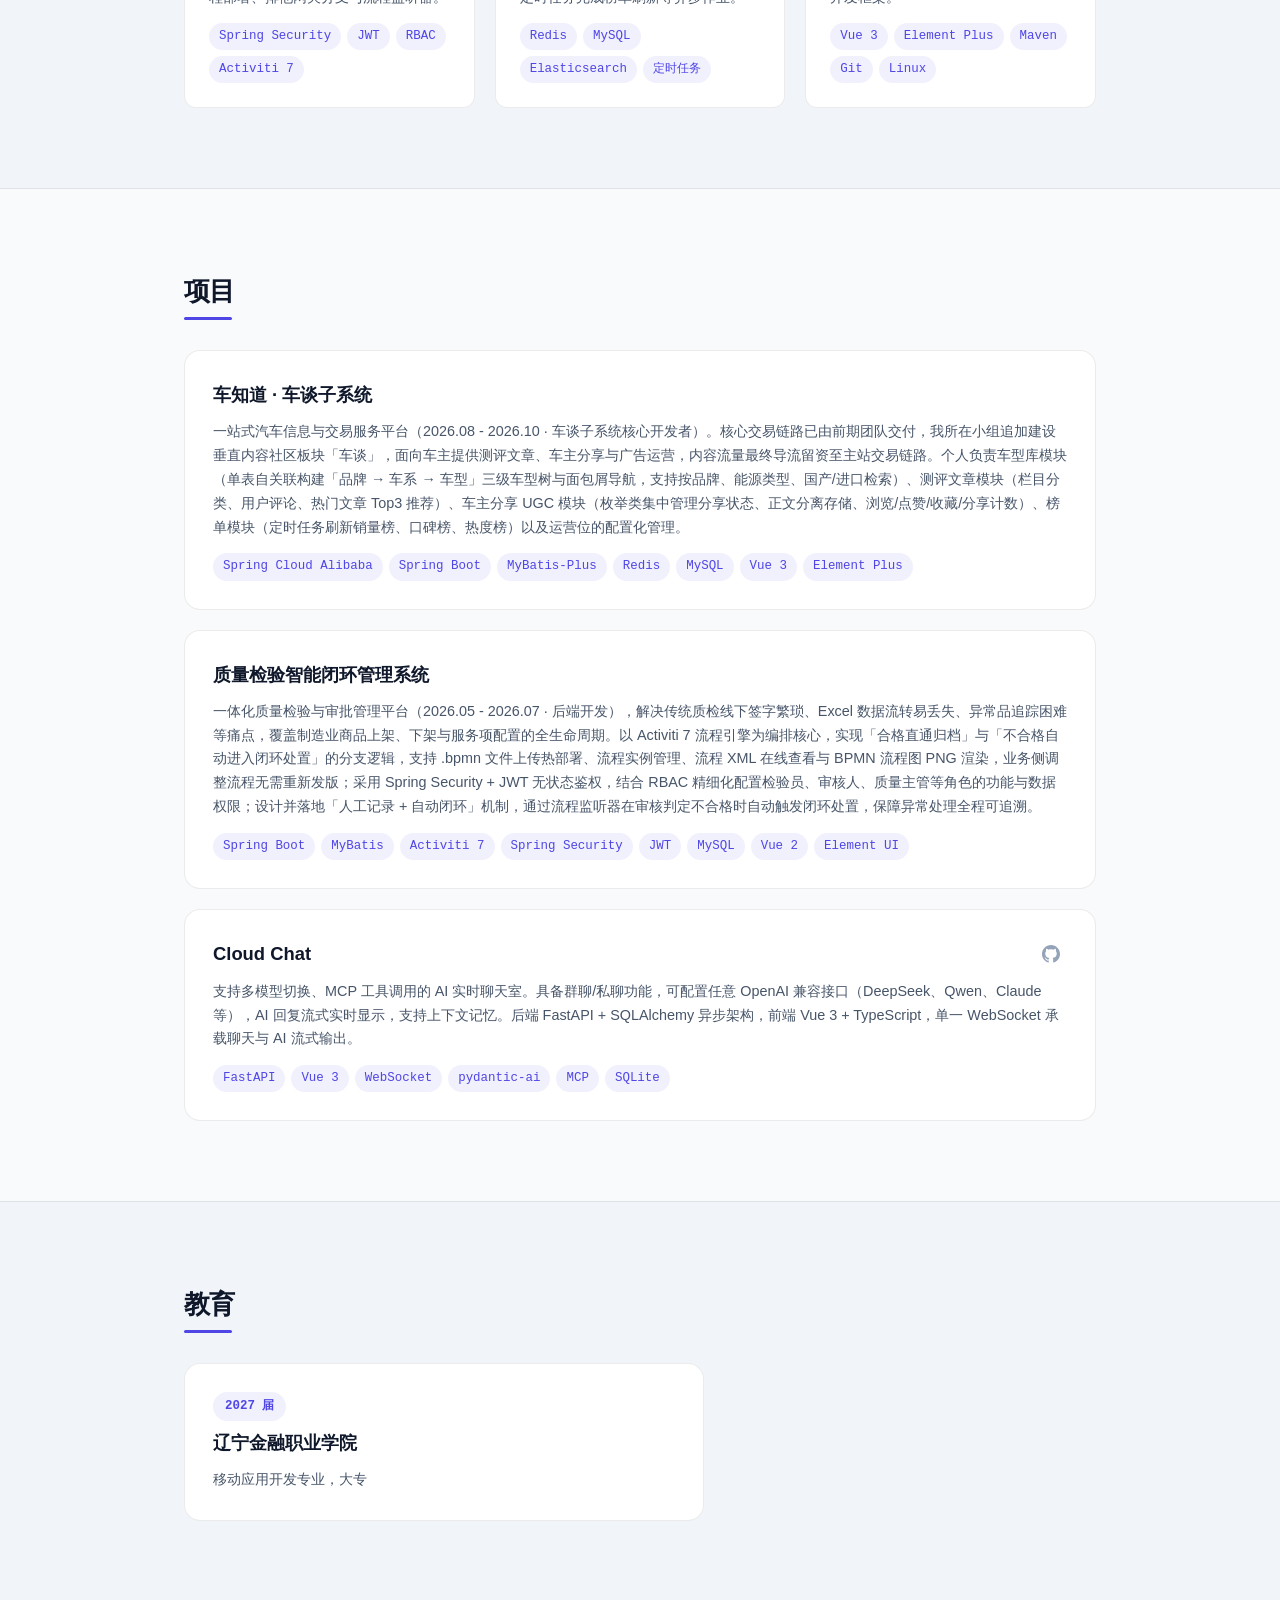
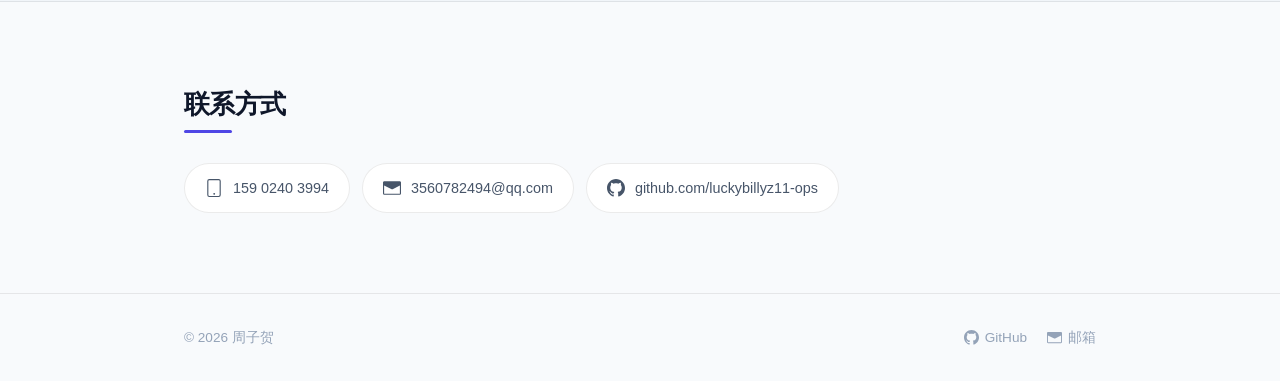
==== commit b6767e9e: "Update index.html" ====
--- a/index.html
+++ b/index.html
@@ -1,808 +1,235 @@
+
 <!DOCTYPE html>
-<html lang="zh-CN">
+<html lang="zh-CN" data-lang="zh">
 <head>
-<meta charset="UTF-8">
-<meta name="viewport" content="width=device-width, initial-scale=1.0">
-<title>周子贺 — 个人作品集</title>
-<style>
-  *, *::before, *::after { box-sizing: border-box; margin: 0; padding: 0; }
-
-  :root {
-    --bg: #0a0a1a;
-    --card-bg: rgba(18, 18, 40, 0.85);
-    --accent: #6c5ce7;
-    --accent2: #00cec9;
-    --accent3: #fd79a8;
-    --text: #e0e0f0;
-    --muted: #9090b0;
-    --radius: 16px;
-  }
-
-  body {
-    font-family: -apple-system, BlinkMacSystemFont, "Segoe UI", "PingFang SC", "Microsoft YaHei", sans-serif;
-    background: var(--bg);
-    color: var(--text);
-    overflow-x: hidden;
-    line-height: 1.7;
-  }
-
-  #particles {
-    position: fixed;
-    top: 0; left: 0;
-    width: 100vw;
-    height: 100vh;
-    z-index: 0;
-    pointer-events: none;
-  }
-
-  .container {
-    position: relative;
-    z-index: 1;
-    max-width: 960px;
-    margin: 0 auto;
-    padding: 0 24px;
-  }
-
-  /* ---- HERO ---- */
-  .hero {
-    min-height: 100vh;
-    display: flex;
-    flex-direction: column;
-    justify-content: center;
-    align-items: center;
-    text-align: center;
-    padding: 40px 0;
-  }
-
-  .hero-avatar {
-    width: 120px; height: 120px;
-    border-radius: 50%;
-    object-fit: cover;
-    border: 3px solid rgba(108,92,231,0.5);
-    box-shadow: 0 0 32px rgba(108,92,231,0.3), 0 0 64px rgba(0,206,201,0.15);
-    margin-bottom: 24px;
-    opacity: 0;
-    animation: fadeSlideUp 0.8s 0.1s forwards, avatarGlow 3s ease-in-out infinite;
-  }
-  @keyframes avatarGlow {
-    0%, 100% { box-shadow: 0 0 32px rgba(108,92,231,0.3), 0 0 64px rgba(0,206,201,0.15); }
-    50% { box-shadow: 0 0 48px rgba(108,92,231,0.5), 0 0 80px rgba(0,206,201,0.25); }
-  }
-
-  .hero-name {
-    font-size: 56px;
-    font-weight: 900;
-    background: linear-gradient(135deg, var(--accent2), var(--accent), var(--accent3));
-    -webkit-background-clip: text;
-    -webkit-text-fill-color: transparent;
-    background-clip: text;
-    animation: heroGlow 3s ease-in-out infinite;
-    margin-bottom: 8px;
-  }
-
-  @keyframes heroGlow {
-    0%, 100% { filter: brightness(1); }
-    50% { filter: brightness(1.3) drop-shadow(0 0 24px rgba(108,92,231,0.5)); }
-  }
-
-  .hero-sub {
-    font-size: 18px;
-    color: var(--muted);
-    letter-spacing: 2px;
-    margin-bottom: 6px;
-    opacity: 0;
-    animation: fadeSlideUp 0.8s 0.3s forwards;
-  }
-
-  .hero-school {
-    font-size: 14px;
-    color: var(--accent2);
-    letter-spacing: 1px;
-    margin-bottom: 36px;
-    opacity: 0;
-    animation: fadeSlideUp 0.8s 0.5s forwards;
-  }
-
-  @keyframes fadeSlideUp {
-    from { opacity: 0; transform: translateY(20px); }
-    to   { opacity: 1; transform: translateY(0); }
-  }
-
-  .hero-links {
-    display: flex;
-    gap: 16px;
-    opacity: 0;
-    animation: fadeSlideUp 0.8s 0.7s forwards;
-  }
-
-  .hero-links { flex-wrap: wrap; justify-content: center; }
-  .hero-link {
-    display: inline-flex;
-    align-items: center;
-    gap: 8px;
-    padding: 10px 24px;
-    border-radius: 28px;
-    font-size: 14px;
-    font-weight: 600;
-    text-decoration: none;
-    transition: all 0.3s;
-    border: 1px solid rgba(108,92,231,0.3);
-    color: var(--text);
-    background: rgba(108,92,231,0.08);
-    backdrop-filter: blur(8px);
-  }
-  .hero-link:hover {
-    background: rgba(108,92,231,0.2);
-    border-color: var(--accent);
-    box-shadow: 0 0 24px rgba(108,92,231,0.25);
-    transform: translateY(-2px);
-  }
-
-  /* ---- Section Title ---- */
-  .section-title {
-    font-size: 28px;
-    font-weight: 800;
-    text-align: center;
-    margin: 80px 0 40px;
-    background: linear-gradient(135deg, var(--accent2), var(--accent));
-    -webkit-background-clip: text;
-    -webkit-text-fill-color: transparent;
-    background-clip: text;
-  }
-
-  /* ---- Skills Grid ---- */
-  .skills {
-    display: grid;
-    grid-template-columns: repeat(auto-fit, minmax(240px, 1fr));
-    gap: 20px;
-    margin-bottom: 80px;
-  }
-
-  .skill-card {
-    background: var(--card-bg);
-    border: 1px solid rgba(108,92,231,0.15);
-    border-radius: var(--radius);
-    padding: 24px;
-    backdrop-filter: blur(12px);
-    transition: all 0.35s;
-    display: flex;
-    gap: 16px;
-    align-items: flex-start;
-  }
-  .skill-card:hover {
-    border-color: var(--accent);
-    transform: translateY(-4px);
-    box-shadow: 0 8px 32px rgba(108,92,231,0.15);
-  }
-  .skill-icon {
-    font-size: 28px;
-    flex-shrink: 0;
-    width: 48px; height: 48px;
-    display: flex; align-items: center; justify-content: center;
-    background: rgba(108,92,231,0.12);
-    border-radius: 12px;
-  }
-  .skill-info h3 {
-    font-size: 16px;
-    margin-bottom: 6px;
-  }
-  .skill-info p {
-    font-size: 13px;
-    color: var(--muted);
-    line-height: 1.6;
-  }
-  .skill-tags {
-    display: flex;
-    flex-wrap: wrap;
-    gap: 6px;
-    margin-top: 8px;
-  }
-  .skill-tag {
-    padding: 2px 10px;
-    border-radius: 12px;
-    font-size: 11px;
-    font-weight: 500;
-    background: rgba(0,206,201,0.12);
-    color: var(--accent2);
-  }
-
-  /* ---- About ---- */
-  .about-card {
-    background: var(--card-bg);
-    border: 1px solid rgba(108,92,231,0.2);
-    border-radius: var(--radius);
-    padding: 36px;
-    backdrop-filter: blur(12px);
-    display: flex;
-    gap: 32px;
-    align-items: flex-start;
-    margin-bottom: 80px;
-  }
-  .about-avatar {
-    width: 100px; height: 100px;
-    border-radius: 50%;
-    background: linear-gradient(135deg, var(--accent), var(--accent2));
-    display: flex; align-items: center; justify-content: center;
-    font-size: 40px;
-    flex-shrink: 0;
-  }
-  .about-text h3 { font-size: 20px; margin-bottom: 10px; }
-  .about-text p { font-size: 14px; color: var(--muted); line-height: 1.8; }
-  .about-highlights { display: flex; gap: 24px; margin-top: 16px; flex-wrap: wrap; }
-  .about-highlights span { font-size: 13px; color: var(--accent2); display: flex; align-items: center; gap: 6px; }
-
-  /* ---- Education ---- */
-  .edu-timeline { position: relative; padding: 20px 0; margin-bottom: 80px; }
-  .edu-timeline::before {
-    content: '';
-    position: absolute; left: 50%; top: 0; bottom: 0;
-    width: 2px; background: linear-gradient(to bottom, var(--accent), var(--accent2));
-    transform: translateX(-50%); border-radius: 2px;
-  }
-  .edu-item {
-    display: flex; align-items: flex-start; margin-bottom: 40px;
-    opacity: 0; transform: translateY(30px); transition: all 0.6s ease;
-  }
-  .edu-item.visible { opacity: 1; transform: translateY(0); }
-  .edu-item:nth-child(odd)  { flex-direction: row-reverse; }
-  .edu-item:nth-child(odd) .edu-dot  { margin-left: 18px; }
-  .edu-item:nth-child(even) .edu-dot { margin-right: 18px; }
-  .edu-dot {
-    width: 14px; height: 14px; min-width: 14px;
-    border-radius: 50%; background: var(--accent);
-    box-shadow: 0 0 14px var(--accent);
-    margin-top: 6px; z-index: 2; position: relative;
-  }
-  .edu-item:nth-child(2) .edu-dot { background: var(--accent2); box-shadow: 0 0 14px var(--accent2); }
-  .edu-card {
-    background: var(--card-bg); border: 1px solid rgba(108,92,231,0.15);
-    border-radius: var(--radius); padding: 20px 24px; max-width: 420px;
-    backdrop-filter: blur(12px); transition: border-color 0.3s, box-shadow 0.3s;
-  }
-  .edu-card:hover { border-color: var(--accent); box-shadow: 0 0 24px rgba(108,92,231,0.12); }
-  .edu-date { font-size: 12px; color: var(--accent2); font-weight: 700; letter-spacing: 2px; margin-bottom: 4px; }
-  .edu-card h4 { font-size: 17px; margin-bottom: 4px; }
-  .edu-card p { font-size: 13px; color: var(--muted); }
-
-  /* ---- Honors ---- */
-  .honors { display: flex; flex-wrap: wrap; gap: 14px; justify-content: center; margin-bottom: 80px; }
-  .honor-badge {
-    padding: 12px 22px;
-    background: var(--card-bg);
-    border: 1px solid rgba(108,92,231,0.2);
-    border-radius: 28px;
-    font-size: 13px;
-    color: var(--text);
-    display: flex; align-items: center; gap: 8px;
-    transition: all 0.3s;
-    backdrop-filter: blur(8px);
-  }
-  .honor-badge:hover {
-    border-color: var(--accent);
-    box-shadow: 0 0 20px rgba(108,92,231,0.2);
-    transform: translateY(-2px);
-  }
-
-  /* ---- Contact ---- */
-  .contact-grid {
-    display: grid;
-    grid-template-columns: repeat(auto-fit, minmax(200px, 1fr));
-    gap: 16px;
-    margin-bottom: 80px;
-  }
-  .contact-item {
-    background: var(--card-bg);
-    border: 1px solid rgba(108,92,231,0.15);
-    border-radius: var(--radius);
-    padding: 20px;
-    text-align: center;
-    backdrop-filter: blur(12px);
-    transition: all 0.3s;
-    text-decoration: none;
-    color: var(--text);
-  }
-  .contact-item:hover {
-    border-color: var(--accent);
-    transform: translateY(-3px);
-    box-shadow: 0 8px 28px rgba(108,92,231,0.15);
-  }
-  .contact-icon { font-size: 24px; margin-bottom: 8px; }
-  .contact-label { font-size: 12px; color: var(--muted); letter-spacing: 1px; margin-bottom: 4px; }
-  .contact-value { font-size: 14px; color: var(--accent2); word-break: break-all; }
-
-  /* ---- Projects ---- */
-  .projects {
-    display: grid;
-    grid-template-columns: repeat(auto-fit, minmax(280px, 1fr));
-    gap: 24px;
-    margin-bottom: 80px;
-  }
-
-  .project-card {
-    background: var(--card-bg);
-    border: 1px solid rgba(108,92,231,0.15);
-    border-radius: var(--radius);
-    padding: 28px 24px;
-    backdrop-filter: blur(12px);
-    transition: all 0.35s;
-    position: relative;
-    overflow: hidden;
-  }
-  .project-card::before {
-    content: '';
-    position: absolute;
-    top: -50%; left: -50%;
-    width: 200%; height: 200%;
-    background: radial-gradient(circle at center, rgba(108,92,231,0.06) 0%, transparent 70%);
-    opacity: 0;
-    transition: opacity 0.35s;
-  }
-  .project-card:hover::before { opacity: 1; }
-  .project-card:hover {
-    transform: translateY(-6px);
-    border-color: var(--accent);
-    box-shadow: 0 12px 40px rgba(108,92,231,0.2);
-  }
-  .project-icon {
-    font-size: 32px;
-    margin-bottom: 14px;
-    position: relative;
-    z-index: 1;
-  }
-  .project-card h3 {
-    font-size: 18px;
-    margin-bottom: 6px;
-    position: relative;
-    z-index: 1;
-  }
-  .project-card p {
-    font-size: 13px;
-    color: var(--muted);
-    position: relative;
-    z-index: 1;
-    margin-bottom: 12px;
-  }
-  .project-tech {
-    display: flex;
-    flex-wrap: wrap;
-    gap: 6px;
-    position: relative;
-    z-index: 1;
-  }
-  .project-tech span {
-    padding: 3px 10px;
-    border-radius: 12px;
-    font-size: 11px;
-    font-weight: 500;
-    background: rgba(108,92,231,0.12);
-    color: var(--accent);
-  }
-
-  /* ---- Orbs ---- */
-  .orb {
-    position: fixed;
-    border-radius: 50%;
-    filter: blur(80px);
-    pointer-events: none;
-    z-index: 0;
-  }
-  #orb1 {
-    width: 400px; height: 400px;
-    background: rgba(108,92,231,0.12);
-    top: -100px; right: -100px;
-    animation: orbFloat1 12s ease-in-out infinite;
-  }
-  #orb2 {
-    width: 350px; height: 350px;
-    background: rgba(0,206,201,0.1);
-    bottom: -80px; left: -80px;
-    animation: orbFloat2 14s ease-in-out infinite;
-  }
-  #orb3 {
-    width: 300px; height: 300px;
-    background: rgba(253,121,168,0.08);
-    top: 50%; left: 60%;
-    animation: orbFloat3 16s ease-in-out infinite;
-  }
-
-  @keyframes orbFloat1 {
-    0%, 100% { transform: translate(0, 0) scale(1); }
-    33%  { transform: translate(-40px, 60px) scale(1.1); }
-    66%  { transform: translate(30px, -30px) scale(0.9); }
-  }
-  @keyframes orbFloat2 {
-    0%, 100% { transform: translate(0, 0) scale(1); }
-    33%  { transform: translate(50px, -40px) scale(1.15); }
-    66%  { transform: translate(-20px, 50px) scale(0.85); }
-  }
-  @keyframes orbFloat3 {
-    0%, 100% { transform: translate(0, 0) scale(1); }
-    50%  { transform: translate(-60px, -50px) scale(1.2); }
-  }
-
-  /* ---- Footer ---- */
-  .footer {
-    text-align: center;
-    padding: 60px 0 40px;
-    color: var(--muted);
-    font-size: 13px;
-    letter-spacing: 1px;
-  }
-
-  /* ---- Responsive ---- */
-  @media (max-width: 700px) {
-    .hero-name { font-size: 36px; }
-    .hero-sub { font-size: 15px; }
-    .about-card { flex-direction: column; align-items: center; text-align: center; }
-    .about-highlights { justify-content: center; }
-    .edu-timeline::before { left: 18px; }
-    .edu-item { flex-direction: row !important; padding-left: 42px; }
-    .edu-item:nth-child(odd) .edu-dot, .edu-item:nth-child(even) .edu-dot { margin: 6px 0 0 0; }
-    .edu-dot { position: absolute; left: 11px; }
-  }
-</style>
+  <meta charset="UTF-8">
+  <meta name="viewport" content="width=device-width, initial-scale=1.0">
+  <meta property="og:title" content="周子贺 — AI Agent 开发者">
+  <meta property="og:description" content="AI Agent 开发 · 全栈开发 | 个人简历与项目展示">
+  <meta property="og:image" content="https://github.com/luckybillyz11-ops.png">
+  <meta property="og:type" content="website">
+  <meta name="twitter:card" content="summary">
+  <title>周子贺 — AI Agent 开发者</title>
+  <link rel="icon" href="https://github.githubassets.com/favicons/favicon.svg" type="image/svg+xml">
+  <link rel="stylesheet" href="css/style.css">
 </head>
 <body>
-
-<div id="orb1" class="orb"></div>
-<div id="orb2" class="orb"></div>
-<div id="orb3" class="orb"></div>
-<canvas id="particles"></canvas>
-
-<!-- HERO -->
-<section class="hero">
-  <img class="hero-avatar" src="avatar.jpg" alt="周子贺">
-  <div class="hero-name">周子贺</div>
-  <div class="hero-sub">移动开发专业 · 全栈方向</div>
-  <div class="hero-school">辽宁金融职业学院</div>
-  <div class="hero-links">
-    <a class="hero-link" href="https://github.com/zhouzihe" target="_blank">
-      <svg width="18" height="18" viewBox="0 0 24 24" fill="currentColor"><path d="M12 0C5.37 0 0 5.37 0 12c0 5.31 3.435 9.795 8.205 11.385.6.105.825-.255.825-.57 0-.285-.015-1.23-.015-2.235-3.015.555-3.795-.735-4.035-1.41-.135-.345-.72-1.41-1.23-1.695-.42-.225-1.02-.78-.015-.795.945-.015 1.62.87 1.845 1.23 1.08 1.815 2.805 1.305 3.495.99.105-.78.42-1.305.765-1.605-2.67-.3-5.46-1.335-5.46-5.925 0-1.305.465-2.385 1.23-3.225-.12-.3-.54-1.53.12-3.18 0 0 1.005-.315 3.3 1.23.96-.27 1.98-.405 3-.405s2.04.135 3 .405c2.295-1.56 3.3-1.23 3.3-1.23.66 1.65.24 2.88.12 3.18.765.84 1.23 1.905 1.23 3.225 0 4.605-2.805 5.625-5.475 5.925.435.375.81 1.095.81 2.22 0 1.605-.015 2.895-.015 3.3 0 .315.225.69.825.57A12.02 12.02 0 0024 12c0-6.63-5.37-12-12-12z"/></svg>
-      GitHub
-    </a>
-    <a class="hero-link" href="#about">👤 关于我</a>
-    <a class="hero-link" href="#skills">🛠 技能栈</a>
-    <a class="hero-link" href="#projects">📂 项目作品</a>
-  </div>
-</section>
-
-<div class="container">
-
-  <!-- ABOUT ME -->
-  <div class="section-title" id="about">关于我</div>
-  <div class="about-card">
-    <div class="about-avatar"><img src="avatar.jpg" alt="周子贺" style="width:100%;height:100%;border-radius:50%;object-fit:cover;"></div>
-    <div class="about-text">
-      <h3>你好，我是周子贺</h3>
-      <p>
-        辽宁金融职业学院移动开发专业在读。从大一开始接触 Linux 和 C，到后来迷上微服务架构和 AI 智能体，一路在"后端 + 云原生 + AI"三个方向上积累。
-        喜欢把想法变成能跑的代码，也享受 debug 到凌晨终于通的那一刻。
-      </p>
-      <p style="margin-top:8px;">
-        课余时间折腾过 SpringCloud 全家桶、玩过 Docker/K8s、用 LangChain 搭过几个 Agent 原型、也写过 Flutter App。
-        目前正在深入学习分布式系统设计和大模型应用开发。
-      </p>
-      <div class="about-highlights">
-        <span>📍 辽宁沈阳</span>
-        <span>🎓 辽宁金融职业学院</span>
-        <span>📧 zhouzihe@example.com</span>
-        <span>💼 求职中 · 实习可入职</span>
-      </div>
-    </div>
-  </div>
-
-  <!-- SKILLS -->
-  <div class="section-title" id="skills">技术栈</div>
-  <div class="skills">
-    <div class="skill-card">
-      <div class="skill-icon">🖥️</div>
-      <div class="skill-info">
-        <h3>C / Linux 系统编程</h3>
-        <p>掌握 Linux 环境 C 语言开发，熟悉文件 I/O、进程线程、网络 Socket 编程、Shell 脚本。</p>
-        <div class="skill-tags">
-          <span class="skill-tag">C</span>
-          <span class="skill-tag">Linux</span>
-          <span class="skill-tag">Shell</span>
-          <span class="skill-tag">GDB</span>
-        </div>
-      </div>
-    </div>
-    <div class="skill-card">
-      <div class="skill-icon">☁️</div>
-      <div class="skill-info">
-        <h3>云计算</h3>
-        <p>熟悉 Docker 容器化部署、K8s 基础编排、云原生理念，掌握常见云服务平台操作。</p>
-        <div class="skill-tags">
-          <span class="skill-tag">Docker</span>
-          <span class="skill-tag">K8s</span>
-          <span class="skill-tag">CI/CD</span>
-        </div>
-      </div>
-    </div>
-    <div class="skill-card">
-      <div class="skill-icon">⚙️</div>
-      <div class="skill-info">
-        <h3>SpringCloud / SpringBoot</h3>
-        <p>熟练构建微服务架构，掌握 Nacos 注册中心、Gateway 网关、Feign 远程调用、Sentinel 熔断等组件。</p>
-        <div class="skill-tags">
-          <span class="skill-tag">SpringBoot</span>
-          <span class="skill-tag">SpringCloud</span>
-          <span class="skill-tag">MyBatis</span>
-        </div>
-      </div>
-    </div>
-    <div class="skill-card">
-      <div class="skill-icon">🤖</div>
-      <div class="skill-info">
-        <h3>智能体开发</h3>
-        <p>基于大模型 API 构建 AI Agent，掌握 Prompt 工程、工具调用、多智能体协作框架。</p>
-        <div class="skill-tags">
-          <span class="skill-tag">LLM</span>
-          <span class="skill-tag">LangChain</span>
-          <span class="skill-tag">Agent</span>
-        </div>
-      </div>
-    </div>
-    <div class="skill-card">
-      <div class="skill-icon">📱</div>
-      <div class="skill-info">
-        <h3>移动开发</h3>
-        <p>掌握 Android 原生开发、Flutter 跨平台方案，了解小程序与 H5 移动适配。</p>
-        <div class="skill-tags">
-          <span class="skill-tag">Android</span>
-          <span class="skill-tag">Flutter</span>
-          <span class="skill-tag">小程序</span>
-        </div>
-      </div>
-    </div>
-    <div class="skill-card">
-      <div class="skill-icon">🎨</div>
-      <div class="skill-info">
-        <h3>前端开发</h3>
-        <p>掌握 Vue3/React 框架、TypeScript、Tailwind CSS，具备独立搭建响应式页面的能力。</p>
-        <div class="skill-tags">
-          <span class="skill-tag">Vue</span>
-          <span class="skill-tag">React</span>
-          <span class="skill-tag">TS</span>
-          <span class="skill-tag">Tailwind</span>
-        </div>
-      </div>
-    </div>
-  </div>
-
-  <!-- EDUCATION -->
-  <div class="section-title">教育 & 经历</div>
-  <div class="edu-timeline">
-    <div class="edu-item">
-      <div class="edu-dot"></div>
-      <div class="edu-card">
-        <div class="edu-date">2023 — 2026</div>
-        <h4>辽宁金融职业学院</h4>
-        <p>移动开发专业 · 主修课程：Java 程序设计、Android 开发、Linux 操作系统、云计算基础、数据库原理、计算机网络</p>
-      </div>
-    </div>
-    <div class="edu-item">
-      <div class="edu-dot"></div>
-      <div class="edu-card">
-        <div class="edu-date">（待填写）</div>
-        <h4>实习经历</h4>
-        <p>在此填写你的实习经历：公司名称、岗位、时间、负责的工作内容和收获。</p>
-      </div>
-    </div>
-    <div class="edu-item">
-      <div class="edu-dot"></div>
-      <div class="edu-card">
-        <div class="edu-date">（待填写）</div>
-        <h4>项目 / 竞赛经历</h4>
-        <p>在此填写参加过的比赛（如蓝桥杯、职业技能大赛等）、或校内外有代表性的项目经历。</p>
-      </div>
-    </div>
-  </div>
-
-  <!-- PROJECTS -->
-  <div class="section-title" id="projects">项目作品</div>
-  <div class="projects">
-    <div class="project-card">
-      <div class="project-icon">🏪</div>
-      <h3>CloudMall 微服务电商</h3>
-      <p>基于 SpringCloud Alibaba 的分布式电商系统，含用户中心、商品管理、订单交易、秒杀模块，集成 Seata 分布式事务。</p>
-      <div class="project-tech">
-        <span>SpringCloud</span><span>Nacos</span><span>Gateway</span><span>Seata</span><span>Redis</span>
-      </div>
-    </div>
-    <div class="project-card">
-      <div class="project-icon">📋</div>
-      <h3>TaskFlow 任务管理 App</h3>
-      <p>Flutter 跨平台任务协作应用，支持看板视图、实时同步、消息推送，后端采用 SpringBoot + WebSocket。</p>
-      <div class="project-tech">
-        <span>Flutter</span><span>SpringBoot</span><span>WebSocket</span><span>SQLite</span>
-      </div>
-    </div>
-    <div class="project-card">
-      <div class="project-icon">🧠</div>
-      <h3>AI-Knowledge 智能知识库</h3>
-      <p>基于 LangChain + RAG 架构的私有知识库问答系统，支持文档上传、向量检索、多轮对话，前端 Vue3。</p>
-      <div class="project-tech">
-        <span>LangChain</span><span>RAG</span><span>Vue3</span><span>Python</span>
-      </div>
-    </div>
-    <div class="project-card">
-      <div class="project-icon">☁️</div>
-      <h3>DevOps-Lite 轻量运维平台</h3>
-      <p>基于 Docker 的自动化部署与监控平台，支持容器管理、日志收集、健康检查告警。</p>
-      <div class="project-tech">
-        <span>Docker</span><span>Shell</span><span>Go</span><span>Prometheus</span>
-      </div>
-    </div>
-    <div class="project-card">
-      <div class="project-icon">🔗</div>
-      <h3>ShortLink 短链服务</h3>
-      <p>高性能短链接生成与跳转服务，采用雪花算法生成唯一 ID，Base62 编码，支持访问统计与过期策略。</p>
-      <div class="project-tech">
-        <span>SpringBoot</span><span>Redis</span><span>MySQL</span><span>雪花算法</span>
-      </div>
-    </div>
-    <div class="project-card">
-      <div class="project-icon">📊</div>
-      <h3>CampusDash 校园数据大屏</h3>
-      <p>React + ECharts 数据可视化大屏，展示校园消费、图书借阅、课程出勤等实时数据，支持自适应布局。</p>
-      <div class="project-tech">
-        <span>React</span><span>ECharts</span><span>WebSocket</span><span>Nginx</span>
-      </div>
-    </div>
-  </div>
-
-  <!-- HONORS -->
-  <div class="section-title">荣誉 & 证书</div>
-  <div class="honors">
-    <div class="honor-badge">🏆 （待填写）竞赛获奖</div>
-    <div class="honor-badge">📜 （待填写）技能证书</div>
-    <div class="honor-badge">🎖️ （待填写）奖学金</div>
-    <div class="honor-badge">💡 （待填写）开源贡献</div>
-    <div class="honor-badge">📝 （待填写）其他荣誉</div>
-  </div>
-
-  <!-- CONTACT -->
-  <div class="section-title">联系我</div>
-  <div class="contact-grid">
-    <a class="contact-item" href="mailto:zhouzihe@example.com">
-      <div class="contact-icon">📧</div>
-      <div class="contact-label">邮箱</div>
-      <div class="contact-value">zhouzihe@example.com</div>
-    </a>
-    <a class="contact-item" href="https://github.com/zhouzihe" target="_blank">
-      <div class="contact-icon">
-        <svg width="22" height="22" viewBox="0 0 24 24" fill="currentColor"><path d="M12 0C5.37 0 0 5.37 0 12c0 5.31 3.435 9.795 8.205 11.385.6.105.825-.255.825-.57 0-.285-.015-1.23-.015-2.235-3.015.555-3.795-.735-4.035-1.41-.135-.345-.72-1.41-1.23-1.695-.42-.225-1.02-.78-.015-.795.945-.015 1.62.87 1.845 1.23 1.08 1.815 2.805 1.305 3.495.99.105-.78.42-1.305.765-1.605-2.67-.3-5.46-1.335-5.46-5.925 0-1.305.465-2.385 1.23-3.225-.12-.3-.54-1.53.12-3.18 0 0 1.005-.315 3.3 1.23.96-.27 1.98-.405 3-.405s2.04.135 3 .405c2.295-1.56 3.3-1.23 3.3-1.23.66 1.65.24 2.88.12 3.18.765.84 1.23 1.905 1.23 3.225 0 4.605-2.805 5.625-5.475 5.925.435.375.81 1.095.81 2.22 0 1.605-.015 2.895-.015 3.3 0 .315.225.69.825.57A12.02 12.02 0 0024 12c0-6.63-5.37-12-12-12z"/></svg>
-      </div>
-      <div class="contact-label">GitHub</div>
-      <div class="contact-value">github.com/zhouzihe</div>
-    </a>
-    <div class="contact-item">
-      <div class="contact-icon">💬</div>
-      <div class="contact-label">微信</div>
-      <div class="contact-value">（待填写）</div>
-    </div>
-    <div class="contact-item">
-      <div class="contact-icon">📱</div>
-      <div class="contact-label">电话</div>
-      <div class="contact-value">（待填写）</div>
-    </div>
-  </div>
-
-</div>
-
-<footer class="footer">
-  <p>周子贺 · 辽宁金融职业学院 · 移动开发专业</p>
-  <p style="margin-top:4px;font-size:12px;">GitHub: <a href="https://github.com/zhouzihe" target="_blank" style="color:var(--accent2);text-decoration:none;">github.com/zhouzihe</a>（请替换为你的真实地址）</p>
-</footer>
-
-<script>
-  // ---- PARTICLE NETWORK ----
-  const canvas = document.getElementById('particles');
-  const ctx = canvas.getContext('2d');
-  let w, h, particles = [];
-
-  function resize() {
-    w = canvas.width  = window.innerWidth;
-    h = canvas.height = window.innerHeight;
-  }
-  resize();
-  window.addEventListener('resize', resize);
-
-  class Particle {
-    constructor() {
-      this.reset();
-      this.y = Math.random() * h;
-    }
-    reset() {
-      this.x = Math.random() * w;
-      this.y = -10;
-      this.size = Math.random() * 2 + 0.5;
-      this.speedY = Math.random() * 0.4 + 0.15;
-      this.speedX = (Math.random() - 0.5) * 0.3;
-      this.opacity = Math.random() * 0.5 + 0.2;
-      this.hue = [262, 180, 340][Math.floor(Math.random() * 3)];
-    }
-    update() {
-      this.y += this.speedY;
-      this.x += this.speedX;
-      if (this.y > h + 10) this.reset();
-      if (this.x < -10) this.x = w + 10;
-      if (this.x > w + 10) this.x = -10;
-    }
-    draw() {
-      ctx.beginPath();
-      ctx.arc(this.x, this.y, this.size, 0, Math.PI * 2);
-      ctx.fillStyle = `hsla(${this.hue}, 70%, 65%, ${this.opacity})`;
-      ctx.fill();
-    }
-  }
-
-  const count = Math.min(120, Math.floor(window.innerWidth / 8));
-  for (let i = 0; i < count; i++) particles.push(new Particle());
-
-  function drawConnections() {
-    for (let i = 0; i < particles.length; i++) {
-      for (let j = i + 1; j < particles.length; j++) {
-        const dx = particles[i].x - particles[j].x;
-        const dy = particles[i].y - particles[j].y;
-        const dist = Math.sqrt(dx * dx + dy * dy);
-        if (dist < 120) {
-          ctx.beginPath();
-          ctx.moveTo(particles[i].x, particles[i].y);
-          ctx.lineTo(particles[j].x, particles[j].y);
-          ctx.strokeStyle = `rgba(108,92,231,${0.08 * (1 - dist / 120)})`;
-          ctx.lineWidth = 0.5;
-          ctx.stroke();
-        }
-      }
-    }
-  }
-
-  function animate() {
-    ctx.clearRect(0, 0, w, h);
-    particles.forEach(p => { p.update(); p.draw(); });
-    drawConnections();
-    requestAnimationFrame(animate);
-  }
-  animate();
-
-  // ---- SCROLL REVEAL ----
-  const observer = new IntersectionObserver((entries) => {
-    entries.forEach(e => {
-      if (e.isIntersecting) {
-        e.target.style.opacity = '1';
-        e.target.style.transform = 'translateY(0)';
-      }
-    });
-  }, { threshold: 0.15 });
-
-  document.querySelectorAll('.skill-card, .project-card, .edu-item, .about-card, .honor-badge, .contact-item').forEach(el => {
-    el.style.opacity = '0';
-    el.style.transform = 'translateY(30px)';
-    el.style.transition = 'all 0.6s ease';
-    observer.observe(el);
-  });
-
-  // ---- MOUSE ORB PARALLAX ----
-  let mouseX = -200, mouseY = -200;
-  document.addEventListener('mousemove', e => {
-    mouseX = e.clientX;
-    mouseY = e.clientY;
-    document.getElementById('orb1').style.transform = `translate(${mouseX * 0.03}px, ${mouseY * 0.03}px)`;
-    document.getElementById('orb2').style.transform = `translate(${-mouseX * 0.02}px, ${-mouseY * 0.02}px)`;
-    document.getElementById('orb3').style.transform = `translate(${mouseX * 0.04}px, ${-mouseY * 0.04}px)`;
-  });
-
-  // Smooth anchor scroll
-  document.querySelectorAll('a[href^="#"]').forEach(a => {
-    a.addEventListener('click', e => {
-      e.preventDefault();
-      const t = document.querySelector(a.getAttribute('href'));
-      if (t) t.scrollIntoView({ behavior: 'smooth' });
-    });
-  });
-</script>
-
+  <!-- SVG Icon Definitions -->
+  <svg style="display:none" aria-hidden="true">
+    <defs>
+      <path id="icon-github-path" d="M12 0C5.37 0 0 5.37 0 12c0 5.3 3.438 9.8 8.205 11.385.6.113.82-.258.82-.577 0-.285-.01-1.04-.015-2.04-3.338.724-4.042-1.61-4.042-1.61-.546-1.385-1.335-1.755-1.335-1.755-1.087-.744.084-.729.084-.729 1.205.084 1.838 1.236 1.838 1.236 1.07 1.835 2.809 1.305 3.495.998.108-.776.417-1.305.76-1.605-2.665-.3-5.466-1.332-5.466-5.93 0-1.31.465-2.38 1.235-3.22-.135-.303-.54-1.523.105-3.176 0 0 1.005-.322 3.3 1.23.96-.267 1.98-.399 3-.405 1.02.006 2.04.138 3 .405 2.28-1.552 3.285-1.23 3.285-1.23.645 1.653.24 2.873.12 3.176.765.84 1.23 1.91 1.23 3.22 0 4.61-2.805 5.625-5.475 5.92.42.36.81 1.096.81 2.22 0 1.605-.015 2.896-.015 3.286 0 .315.21.69.825.57C20.565 21.795 24 17.295 24 12 24 5.37 18.63 0 12 0z"/>
+      <path id="icon-mail-path" d="M1.75 3h20.5c.966 0 1.75.784 1.75 1.75v14.5A1.75 1.75 0 0 1 22.25 21H1.75A1.75 1.75 0 0 1 0 19.25V4.75C0 3.784.784 3 1.75 3ZM1.5 19.25c0 .138.112.25.25.25h20.5a.25.25 0 0 0 .25-.25V8.714l-9.62 4.878a1.25 1.25 0 0 1-1.26 0L1.5 8.714v10.536Zm21.5-13.068L12.4 11.95a.25.25 0 0 1-.2 0L1.5 6.182V4.75a.25.25 0 0 1 .25-.25h20.5a.25.25 0 0 1 .25.25v1.432Z"/>
+      <path id="icon-phone-path" d="M5.75 0A2.75 2.75 0 0 0 3 2.75v18.5A2.75 2.75 0 0 0 5.75 24h12.5A2.75 2.75 0 0 0 21 21.25V2.75A2.75 2.75 0 0 0 18.25 0H5.75ZM4.5 2.75c0-.69.56-1.25 1.25-1.25h12.5c.69 0 1.25.56 1.25 1.25v18.5c0 .69-.56 1.25-1.25 1.25H5.75c-.69 0-1.25-.56-1.25-1.25V2.75ZM11 19.75a1.25 1.25 0 1 1 2.5 0 1.25 1.25 0 0 1-2.5 0Z"/>
+      <g id="icon-external-link">
+        <path d="M18 13v6a2 2 0 0 1-2 2H5a2 2 0 0 1-2-2V8a2 2 0 0 1 2-2h6"/>
+        <polyline points="15 3 21 3 21 9"/>
+        <line x1="10" y1="14" x2="21" y2="3"/>
+      </g>
+    </defs>
+  </svg>
+
+  <!-- Navigation -->
+  <nav class="nav">
+    <div class="nav-inner">
+      <div class="nav-brand">
+        <a href="https://github.com/luckybillyz11-ops" target="_blank" rel="noopener" class="nav-github" aria-label="GitHub 主页">
+          <svg class="icon-github" viewBox="0 0 24 24" fill="currentColor"><use href="#icon-github-path"/></svg>
+        </a>
+        <a href="#hero" class="nav-logo">周子贺</a>
+      </div>
+      <ul class="nav-links">
+        <li><a href="#about"><span data-zh>关于</span><span data-en>About</span></a></li>
+        <li><a href="#skills"><span data-zh>技能</span><span data-en>Skills</span></a></li>
+        <li><a href="#projects"><span data-zh>项目</span><span data-en>Projects</span></a></li>
+        <li><a href="#education"><span data-zh>学历</span><span data-en>Education</span></a></li>
+        <li><a href="#contact"><span data-zh>联系</span><span data-en>Contact</span></a></li>
+      </ul>
+      <div class="nav-toggles">
+        <button class="lang-toggle" id="lang-toggle" aria-label="Switch language">EN</button>
+        <button class="theme-toggle" id="theme-toggle" aria-label="切换主题">
+          <svg class="icon-sun" viewBox="0 0 24 24" fill="none" stroke="currentColor" stroke-width="2" stroke-linecap="round" stroke-linejoin="round"><circle cx="12" cy="12" r="5"/><line x1="12" y1="1" x2="12" y2="3"/><line x1="12" y1="21" x2="12" y2="23"/><line x1="4.22" y1="4.22" x2="5.64" y2="5.64"/><line x1="18.36" y1="18.36" x2="19.78" y2="19.78"/><line x1="1" y1="12" x2="3" y2="12"/><line x1="21" y1="12" x2="23" y2="12"/><line x1="4.22" y1="19.78" x2="5.64" y2="18.36"/><line x1="18.36" y1="5.64" x2="19.78" y2="4.22"/></svg>
+          <svg class="icon-moon" viewBox="0 0 24 24" fill="none" stroke="currentColor" stroke-width="2" stroke-linecap="round" stroke-linejoin="round"><path d="M21 12.79A9 9 0 1 1 11.21 3 7 7 0 0 0 21 12.79z"/></svg>
+        </button>
+      </div>
+    </div>
+  </nav>
+
+  <!-- Hero -->
+  <section id="hero" class="hero">
+    <div class="container">
+      <div class="hero-grid">
+        <div class="hero-avatar">
+          <img src="https://github.com/luckybillyz11-ops.png" alt="周子贺" width="140" height="140">
+        </div>
+        <div class="hero-text">
+          <h1 class="hero-name">周子贺</h1>
+          <p class="hero-title"><span data-zh>AI Agent 开发 · 全栈开发</span><span data-en>AI Agent Dev · Full-Stack Dev</span></p>
+          <p class="hero-tagline"><span data-zh>好学、自驱，专注于用 AI 技术构建实用工具</span><span data-en>Self-driven, focused on building practical tools with AI</span></p>
+          <div class="hero-links">
+            <a href="https://github.com/luckybillyz11-ops" target="_blank" rel="noopener" class="btn btn-outline">
+              <svg class="icon-github" viewBox="0 0 24 24" fill="currentColor"><use href="#icon-github-path"/></svg>
+              GitHub
+            </a>
+            <a href="mailto:3560782494@qq.com" class="btn btn-primary">
+              <svg class="icon-mail" viewBox="0 0 24 24" fill="currentColor"><use href="#icon-mail-path"/></svg>
+              <span data-zh>联系我</span><span data-en>Contact Me</span>
+            </a>
+          </div>
+        </div>
+      </div>
+    </div>
+  </section>
+
+  <!-- About -->
+  <section id="about" class="section">
+    <div class="container">
+      <h2 class="section-title reveal"><span data-zh>关于我</span><span data-en>About Me</span></h2>
+      <div class="about-text reveal">
+        <p data-zh>我是2027届移动应用开发专业的学生。从大一开始接触 Linux 和 C 语言起，我就迷上了把想法变成能跑的代码的感觉，也享受 debug 到凌晨终于跑通那一刻的成就感。</p>
+        <p data-en>I'm a 2027 mobile app development student. Since freshman year, diving into Linux and C, I've been hooked on turning ideas into working code - and the thrill of finally fixing a bug at 2 AM.</p>
+        <p data-zh>我的技术路线沿着"后端+微服务+AI"三个方向不断拓展：在企业项目中用 Spring Cloud Alibaba 全家桶（Nacos、Gateway、OpenFeign、Sentinel）配合 Redis、MySQL、Elasticsearch 落地过真实业务，也基于 Activiti 7 编排过质检审批流程；课余时间折腾过 Docker/K8s，用 Flutter 写过 App，并用 LangChain、pydantic_ai 搭过几个 Agent 原型。目前我在 Java 后端开发的基础上专注 AI Agent 方向，能够独立完成前后端全栈项目，并正在深入学习分布式系统设计与大模型应用开发。</p>
+        <p data-en>My tech path spans backend, microservices, and AI: in production projects I have used the Spring Cloud Alibaba stack (Nacos, Gateway, OpenFeign, Sentinel) together with Redis, MySQL and Elasticsearch, and orchestrated quality-inspection approval flows on Activiti 7; in my spare time I have played with Docker/K8s, built mobile apps with Flutter, and prototyped AI agents using LangChain and pydantic_ai. Currently I focus on AI agent development on top of my Java backend foundation, can deliver full-stack projects end to end, and am deepening my knowledge of distributed systems and LLM application development.</p>
+        <p data-zh>我对新技术始终保持好奇，习惯先自己钻研再寻求帮助。大学期间在实验室跟随老师学习并担任助教，曾获一带一路暨金砖国家技能大赛三等奖及低代码比赛二等奖。相信持续学习是开发者最重要的能力，期待能在实际业务中创造价值。</p>
+        <p data-en>I stay curious about new tech, preferring to dig in myself before asking for help. During university, I worked in labs as a teaching assistant and won third place in both the Belt and Road BRICS Skills Competition and a low-code development contest. I believe continuous learning is a developer's core competency and look forward to creating real business value.</p>
+      </div>
+    </div>
+  </section>
+
+  <!-- Skills -->
+  <section id="skills" class="section section-alt">
+    <div class="container">
+      <h2 class="section-title reveal"><span data-zh>技能</span><span data-en>Skills</span></h2>
+      <div class="skills-grid reveal-stagger">
+        <div class="skill-group">
+          <h3 class="skill-group-title"><span data-zh>Java 后端框架</span><span data-en>Java Backend Frameworks</span></h3>
+          <p class="skill-desc"><span data-zh>熟练使用 Spring Boot、Spring MVC 构建 RESTful 服务，掌握 MyBatis / MyBatis-Plus 持久层开发、统一异常处理与前后端接口联调。</span><span data-en>Building RESTful services with Spring Boot and Spring MVC; solid on MyBatis / MyBatis-Plus persistence, unified exception handling and front-end/back-end API integration.</span></p>
+          <ul class="skill-tags"><li>Spring Boot</li><li>Spring MVC</li><li>MyBatis-Plus</li></ul>
+        </div>
+        <div class="skill-group">
+          <h3 class="skill-group-title"><span data-zh>微服务架构</span><span data-en>Microservices</span></h3>
+          <p class="skill-desc"><span data-zh>掌握 Spring Cloud Alibaba 全家桶：Nacos 注册与配置中心、OpenFeign 服务调用、Gateway 统一网关、Sentinel 限流熔断。</span><span data-en>The Spring Cloud Alibaba stack: Nacos registry & config center, OpenFeign RPC, Gateway edge service, Sentinel rate limiting and circuit breaking.</span></p>
+          <ul class="skill-tags"><li>Spring Cloud Alibaba</li><li>Nacos</li><li>Gateway</li><li>Sentinel</li></ul>
+        </div>
+        <div class="skill-group">
+          <h3 class="skill-group-title"><span data-zh>AI 智能体开发</span><span data-en>AI Agent Development</span></h3>
+          <p class="skill-desc"><span data-zh>具备 Agent 开发实践：接入私有知识库、Tool Calling 工具调用与多轮会话的长期记忆，并基于 FastAPI + Vue 3 自研 AI 实时聊天室 Cloud Chat；熟练使用 Claude、Codex 等 AI 工具辅助编程。</span><span data-en>Hands-on agent work: private knowledge-base retrieval, tool calling and long-term memory across multi-turn sessions; built the Cloud Chat AI chatroom on FastAPI + Vue 3. Daily user of AI coding assistants such as Claude and Codex.</span></p>
+          <ul class="skill-tags"><li>LLM</li><li>Agent</li><li>Tool Calling</li><li>RAG</li></ul>
+        </div>
+        <div class="skill-group">
+          <h3 class="skill-group-title"><span data-zh>安全认证与工作流</span><span data-en>Security & Workflow</span></h3>
+          <p class="skill-desc"><span data-zh>基于 Spring Security + JWT 搭建无状态鉴权，理解 RBAC 权限模型与过滤器链；掌握 Activiti 7 / BPMN 2.0 的流程部署、排他网关分支与流程监听器。</span><span data-en>Stateless auth with Spring Security + JWT, familiar with the RBAC model and filter chain; workflow orchestration on Activiti 7 / BPMN 2.0 - deployment, exclusive gateways and process listeners.</span></p>
+          <ul class="skill-tags"><li>Spring Security</li><li>JWT</li><li>RBAC</li><li>Activiti 7</li></ul>
+        </div>
+        <div class="skill-group">
+          <h3 class="skill-group-title"><span data-zh>中间件与数据库</span><span data-en>Middleware & Database</span></h3>
+          <p class="skill-desc"><span data-zh>使用 Redis 做缓存与热点数据加速，掌握 MySQL 表结构设计与查询优化、Elasticsearch 8 全文检索，并借助若依定时任务完成榜单刷新等异步作业。</span><span data-en>Redis caching for hot data, MySQL schema design and query optimization, Elasticsearch 8 full-text search, plus scheduled jobs (RuoYi tasks) for leaderboard refreshes.</span></p>
+          <ul class="skill-tags"><li>Redis</li><li>MySQL</li><li>Elasticsearch</li><li>定时任务</li></ul>
+        </div>
+        <div class="skill-group">
+          <h3 class="skill-group-title"><span data-zh>前端与工程化</span><span data-en>Frontend & Engineering</span></h3>
+          <p class="skill-desc"><span data-zh>使用 Vue 3 + Element Plus 独立完成后台管理页面开发与接口联调；熟悉 Maven、Git、Linux 与若依 RuoYi 快速开发框架。</span><span data-en>Independent frontend delivery with Vue 3 + Element Plus for admin consoles; at home with Maven, Git, Linux and the RuoYi rapid-development framework.</span></p>
+          <ul class="skill-tags"><li>Vue 3</li><li>Element Plus</li><li>Maven</li><li>Git</li><li>Linux</li></ul>
+        </div>
+      </div>
+    </div>
+  </section>
+
+  <!-- Projects -->
+  <section id="projects" class="section">
+    <div class="container">
+      <h2 class="section-title reveal"><span data-zh>项目</span><span data-en>Projects</span></h2>
+      <div class="projects-list reveal-stagger">
+        <!-- Project 1: 车知道 · 车谈子系统 -->
+        <article class="project-card">
+          <div class="project-head">
+            <h3 class="project-name">车知道 · 车谈子系统</h3>
+          </div>
+          <p class="project-desc"><span data-zh>一站式汽车信息与交易服务平台（2026.08 - 2026.10 · 车谈子系统核心开发者）。核心交易链路已由前期团队交付，我所在小组追加建设垂直内容社区板块「车谈」，面向车主提供测评文章、车主分享与广告运营，内容流量最终导流留资至主站交易链路。个人负责车型库模块（单表自关联构建「品牌 → 车系 → 车型」三级车型树与面包屑导航，支持按品牌、能源类型、国产/进口检索）、测评文章模块（栏目分类、用户评论、热门文章 Top3 推荐）、车主分享 UGC 模块（枚举类集中管理分享状态、正文分离存储、浏览/点赞/收藏/分享计数）、榜单模块（定时任务刷新销量榜、口碑榜、热度榜）以及运营位的配置化管理。</span><span data-en>A one-stop automotive information and trading platform (Aug 2026 - Oct 2026, core developer of the "CheTan" subsystem). The trading flow was already delivered; our team added a vertical content community - "CheTan" - with review articles, owner sharing and ad operations, funneling content traffic into leads for the main site. I owned the vehicle-catalog module (a three-level brand / series / model tree on a self-referencing table with breadcrumb navigation, filterable by brand, energy type and domestic vs. imported), the review-article module (categories, comments, top-3 trending picks), the owner-generated content module (share status centralized in enums, body text stored separately, view / like / favorite / share counters), the leaderboard module (scheduled jobs refreshing sales, reputation and popularity rankings) and configurable operation slots.</span></p>
+          <div class="project-tech">
+            <span>Spring Cloud Alibaba</span><span>Spring Boot</span><span>MyBatis-Plus</span><span>Redis</span><span>MySQL</span><span>Vue 3</span><span>Element Plus</span>
+          </div>
+        </article>
+
+        <!-- Project 2: 质量检验智能闭环管理系统 -->
+        <article class="project-card">
+          <div class="project-head">
+            <h3 class="project-name">质量检验智能闭环管理系统</h3>
+          </div>
+          <p class="project-desc"><span data-zh>一体化质量检验与审批管理平台（2026.05 - 2026.07 · 后端开发），解决传统质检线下签字繁琐、Excel 数据流转易丢失、异常品追踪困难等痛点，覆盖制造业商品上架、下架与服务项配置的全生命周期。以 Activiti 7 流程引擎为编排核心，实现「合格直通归档」与「不合格自动进入闭环处置」的分支逻辑，支持 .bpmn 文件上传热部署、流程实例管理、流程 XML 在线查看与 BPMN 流程图 PNG 渲染，业务侧调整流程无需重新发版；采用 Spring Security + JWT 无状态鉴权，结合 RBAC 精细化配置检验员、审核人、质量主管等角色的功能与数据权限；设计并落地「人工记录 + 自动闭环」机制，通过流程监听器在审核判定不合格时自动触发闭环处置，保障异常处理全程可追溯。</span><span data-en>An integrated quality-inspection and approval platform (May 2026 - Jul 2026, backend developer) that replaces paper sign-offs, error-prone Excel hand-offs and lost defect tracking, covering the full lifecycle of manufactured goods - listing, delisting and service-item configuration. Activiti 7 orchestrates the approval flow with "pass - archive" and "fail - automatic closed-loop disposal" branches, supporting .bpmn upload and hot deployment, process-instance management, online XML viewing and PNG rendering of BPMN diagrams, so process changes need no new release. Spring Security + JWT provide stateless auth with RBAC-scoped functional and data permissions for inspectors, reviewers and quality managers, while a "manual record + automatic closed loop" mechanism triggered by process listeners keeps every exception traceable end to end.</span></p>
+          <div class="project-tech">
+            <span>Spring Boot</span><span>MyBatis</span><span>Activiti 7</span><span>Spring Security</span><span>JWT</span><span>MySQL</span><span>Vue 2</span><span>Element UI</span>
+          </div>
+        </article>
+
+        <!-- Project 3: Cloud Chat -->
+        <article class="project-card">
+          <div class="project-head">
+            <h3 class="project-name">Cloud Chat</h3>
+            <a href="https://github.com/luckybillyz11-ops/cloud-chat" target="_blank" rel="noopener" class="project-link" title="源码">
+              <svg class="icon-github" viewBox="0 0 24 24" fill="currentColor"><use href="#icon-github-path"/></svg>
+            </a>
+          </div>
+          <p class="project-desc"><span data-zh>支持多模型切换、MCP 工具调用的 AI 实时聊天室。具备群聊/私聊功能，可配置任意 OpenAI 兼容接口（DeepSeek、Qwen、Claude 等），AI 回复流式实时显示，支持上下文记忆。后端 FastAPI + SQLAlchemy 异步架构，前端 Vue 3 + TypeScript，单一 WebSocket 承载聊天与 AI 流式输出。</span><span data-en>A real-time AI chatroom with multi-model switching and MCP tool calling. Features group/private chat, configurable OpenAI-compatible APIs (DeepSeek, Qwen, Claude, etc.), streaming AI responses, and conversation memory. Built with FastAPI + SQLAlchemy async backend, Vue 3 + TypeScript frontend, single WebSocket for both chat and AI streaming.</span></p>
+          <div class="project-tech">
+            <span>FastAPI</span><span>Vue 3</span><span>WebSocket</span><span>pydantic-ai</span><span>MCP</span><span>SQLite</span>
+          </div>
+        </article>
+
+      </div>
+    </div>
+  </section>
+
+  <!-- Education -->
+  <section id="education" class="section section-alt">
+    <div class="container">
+      <h2 class="section-title reveal"><span data-zh>教育</span><span data-en>Education</span></h2>
+      <div class="edu-card reveal">
+        <div class="edu-badge"><span data-zh>2027 届</span><span data-en>Class of 2027</span></div>
+        <h3 class="edu-school"><span data-zh>辽宁金融职业学院</span><span data-en>Liaoning Finance Vocational College</span></h3>
+        <p class="edu-major"><span data-zh>移动应用开发专业，大专</span><span data-en>Mobile App Development, Associate Degree</span></p>
+      </div>
+    </div>
+  </section>
+
+  <!-- Contact -->
+  <section id="contact" class="section">
+    <div class="container">
+      <h2 class="section-title reveal"><span data-zh>联系方式</span><span data-en>Contact</span></h2>
+      <div class="contact-links reveal-stagger">
+        <a href="tel:+8615902403994" class="contact-item">
+          <svg class="icon-phone" viewBox="0 0 24 24" fill="currentColor"><use href="#icon-phone-path"/></svg>
+          <span>159 0240 3994</span>
+        </a>
+        <a href="mailto:3560782494@qq.com" class="contact-item">
+          <svg class="icon-mail" viewBox="0 0 24 24" fill="currentColor"><use href="#icon-mail-path"/></svg>
+          <span>3560782494@qq.com</span>
+        </a>
+        <a href="https://github.com/luckybillyz11-ops" target="_blank" rel="noopener" class="contact-item">
+          <svg class="icon-github" viewBox="0 0 24 24" fill="currentColor"><use href="#icon-github-path"/></svg>
+          <span>github.com/luckybillyz11-ops</span>
+        </a>
+      </div>
+    </div>
+  </section>
+
+  <!-- Footer -->
+  <footer class="footer">
+    <div class="container">
+      <div class="footer-inner">
+        <p class="footer-copy">© 2026 周子贺</p>
+        <nav class="footer-links">
+          <a href="https://github.com/luckybillyz11-ops" target="_blank" rel="noopener">
+            <svg class="icon-github" viewBox="0 0 24 24" fill="currentColor"><use href="#icon-github-path"/></svg> GitHub
+          </a>
+          <a href="mailto:3560782494@qq.com">
+            <svg class="icon-mail" viewBox="0 0 24 24" fill="currentColor"><use href="#icon-mail-path"/></svg>
+            <span data-zh>邮箱</span><span data-en>Email</span>
+          </a>
+        </nav>
+      </div>
+    </div>
+  </footer>
+
+  <script src="js/main.js"></script>
 </body>
 </html>
--- a/css/style.css
+++ b/css/style.css
@@ -0,0 +1,650 @@
+/* ============================================================
+   Resume Portfolio — CSS
+   Dark/Light theme, responsive, scroll-reveal animations
+   ============================================================ */
+
+/* ---------- CSS Variables (Dark default) ---------- */
+:root {
+  --color-bg: #0f172a;
+  --color-bg-alt: #1e293b;
+  --color-surface: #1e293b;
+  --color-surface-hover: #334155;
+  --color-border: rgba(148, 163, 184, 0.12);
+  --color-border-strong: rgba(148, 163, 184, 0.2);
+  --color-text: #f1f5f9;
+  --color-text-secondary: #94a3b8;
+  --color-text-muted: #64748b;
+  --color-accent: #6366f1;
+  --color-accent-hover: #818cf8;
+  --color-accent-soft: rgba(99, 102, 241, 0.12);
+  --color-accent-glow: rgba(99, 102, 241, 0.25);
+  --color-tag-bg: rgba(99, 102, 241, 0.1);
+  --color-tag-text: #a5b4fc;
+  --nav-bg: rgba(15, 23, 42, 0.82);
+  --nav-blur: 16px;
+  --shadow-sm: 0 1px 2px rgba(0,0,0,0.3);
+  --shadow-md: 0 4px 12px rgba(0,0,0,0.35);
+  --shadow-lg: 0 8px 32px rgba(0,0,0,0.45);
+  --radius-sm: 8px;
+  --radius-md: 12px;
+  --radius-lg: 16px;
+  --radius-full: 9999px;
+  --font-mono: 'SF Mono', 'Fira Code', 'Cascadia Code', Consolas, monospace;
+  --transition: 0.25s cubic-bezier(0.4, 0, 0.2, 1);
+}
+
+/* ---------- Light Theme ---------- */
+[data-theme="light"] {
+  --color-bg: #f8fafc;
+  --color-bg-alt: #f1f5f9;
+  --color-surface: #ffffff;
+  --color-surface-hover: #f1f5f9;
+  --color-border: rgba(0, 0, 0, 0.08);
+  --color-border-strong: rgba(0, 0, 0, 0.12);
+  --color-text: #0f172a;
+  --color-text-secondary: #475569;
+  --color-text-muted: #94a3b8;
+  --color-accent: #4f46e5;
+  --color-accent-hover: #6366f1;
+  --color-accent-soft: rgba(79, 70, 229, 0.08);
+  --color-accent-glow: rgba(79, 70, 229, 0.15);
+  --color-tag-bg: rgba(79, 70, 229, 0.08);
+  --color-tag-text: #4f46e5;
+  --nav-bg: rgba(248, 250, 252, 0.82);
+  --shadow-sm: 0 1px 2px rgba(0,0,0,0.06);
+  --shadow-md: 0 4px 12px rgba(0,0,0,0.08);
+  --shadow-lg: 0 8px 32px rgba(0,0,0,0.1);
+}
+
+/* ---------- Reset & Base ---------- */
+*, *::before, *::after { box-sizing: border-box; margin: 0; padding: 0; }
+
+html {
+  scroll-behavior: smooth;
+  scroll-padding-top: 80px;
+}
+
+body {
+  font-family: -apple-system, BlinkMacSystemFont, 'Segoe UI', 'Noto Sans SC', 'PingFang SC', 'Microsoft YaHei', sans-serif;
+  background: var(--color-bg);
+  color: var(--color-text);
+  line-height: 1.7;
+  transition: background var(--transition), color var(--transition);
+  -webkit-font-smoothing: antialiased;
+}
+
+a { color: inherit; text-decoration: none; }
+ul { list-style: none; }
+img { display: block; max-width: 100%; }
+
+.container {
+  max-width: 960px;
+  margin: 0 auto;
+  padding: 0 24px;
+}
+
+/* ---------- Navigation ---------- */
+.nav {
+  position: fixed;
+  top: 0; left: 0; right: 0;
+  z-index: 100;
+  background: var(--nav-bg);
+  backdrop-filter: blur(var(--nav-blur));
+  -webkit-backdrop-filter: blur(var(--nav-blur));
+  border-bottom: 1px solid var(--color-border);
+  transition: background var(--transition), border var(--transition), box-shadow var(--transition);
+}
+
+.nav.scrolled {
+  box-shadow: var(--shadow-sm);
+}
+
+.nav-inner {
+  display: flex;
+  align-items: center;
+  justify-content: space-between;
+  max-width: 960px;
+  margin: 0 auto;
+  padding: 0 24px;
+  height: 60px;
+}
+
+.nav-brand {
+  display: flex;
+  align-items: center;
+  gap: 12px;
+}
+
+.nav-github {
+  display: flex;
+  align-items: center;
+  color: var(--color-text-secondary);
+  transition: color var(--transition);
+}
+
+.nav-github:hover { color: var(--color-accent); }
+
+.nav-logo {
+  font-weight: 700;
+  font-size: 1.15rem;
+  letter-spacing: -0.02em;
+  color: var(--color-text);
+}
+
+.nav-links {
+  display: flex;
+  gap: 4px;
+}
+
+.nav-links a {
+  padding: 6px 14px;
+  border-radius: var(--radius-full);
+  font-size: 0.875rem;
+  font-weight: 500;
+  color: var(--color-text-secondary);
+  transition: color var(--transition), background var(--transition);
+}
+
+.nav-links a:hover,
+.nav-links a.active {
+  color: var(--color-text);
+  background: var(--color-accent-soft);
+}
+
+.nav-toggles {
+  display: flex;
+  align-items: center;
+  gap: 6px;
+}
+
+.lang-toggle,
+.theme-toggle {
+  display: flex;
+  align-items: center;
+  justify-content: center;
+  width: 36px; height: 36px;
+  border-radius: var(--radius-full);
+  border: 1px solid var(--color-border);
+  background: transparent;
+  color: var(--color-text-secondary);
+  cursor: pointer;
+  font-size: 0.75rem;
+  font-weight: 600;
+  transition: all var(--transition);
+}
+
+.lang-toggle:hover,
+.theme-toggle:hover {
+  border-color: var(--color-border-strong);
+  color: var(--color-text);
+  background: var(--color-accent-soft);
+}
+
+.lang-toggle { width: 42px; font-size: 0.7rem; letter-spacing: 0.02em; }
+
+.theme-toggle svg { width: 17px; height: 17px; }
+
+/* Show/hide sun/moon based on theme */
+.icon-sun { display: none; }
+.icon-moon { display: block; }
+[data-theme="light"] .icon-sun { display: block; }
+[data-theme="light"] .icon-moon { display: none; }
+
+/* ---------- Hero ---------- */
+.hero {
+  padding: 140px 0 80px;
+  text-align: center;
+}
+
+.hero-grid {
+  display: flex;
+  flex-direction: column;
+  align-items: center;
+  gap: 28px;
+}
+
+.hero-avatar {
+  position: relative;
+}
+
+.hero-avatar img {
+  width: 140px; height: 140px;
+  border-radius: 50%;
+  object-fit: cover;
+  border: 3px solid var(--color-border-strong);
+  box-shadow: 0 0 0 4px var(--color-accent-soft), var(--shadow-lg);
+  transition: transform var(--transition), box-shadow var(--transition);
+}
+
+.hero-avatar img:hover {
+  transform: scale(1.04);
+  box-shadow: 0 0 0 4px var(--color-accent-glow), 0 12px 40px var(--color-accent-glow);
+}
+
+.hero-name {
+  font-size: 2.8rem;
+  font-weight: 800;
+  letter-spacing: -0.03em;
+  line-height: 1.15;
+  background: linear-gradient(135deg, var(--color-text) 0%, var(--color-text-secondary) 60%);
+  -webkit-background-clip: text;
+  -webkit-text-fill-color: transparent;
+  background-clip: text;
+}
+
+.hero-title {
+  font-size: 1.15rem;
+  font-weight: 500;
+  color: var(--color-accent);
+  margin-top: 4px;
+}
+
+.hero-tagline {
+  font-size: 0.95rem;
+  color: var(--color-text-secondary);
+  max-width: 480px;
+  line-height: 1.6;
+  margin-top: 2px;
+}
+
+.hero-links {
+  display: flex;
+  gap: 12px;
+  margin-top: 8px;
+  flex-wrap: wrap;
+  justify-content: center;
+}
+
+/* ---------- Buttons ---------- */
+.btn {
+  display: inline-flex;
+  align-items: center;
+  gap: 8px;
+  padding: 10px 22px;
+  border-radius: var(--radius-full);
+  font-size: 0.9rem;
+  font-weight: 600;
+  transition: all var(--transition);
+  cursor: pointer;
+  border: none;
+}
+
+.btn svg { width: 18px; height: 18px; flex-shrink: 0; }
+
+.btn-primary {
+  background: var(--color-accent);
+  color: #fff;
+  box-shadow: 0 2px 8px var(--color-accent-glow);
+}
+
+.btn-primary:hover {
+  background: var(--color-accent-hover);
+  box-shadow: 0 4px 16px var(--color-accent-glow);
+  transform: translateY(-1px);
+}
+
+.btn-outline {
+  background: transparent;
+  color: var(--color-text);
+  border: 1.5px solid var(--color-border-strong);
+}
+
+.btn-outline:hover {
+  border-color: var(--color-accent);
+  color: var(--color-accent);
+  background: var(--color-accent-soft);
+}
+
+/* ---------- Sections ---------- */
+.section {
+  padding: 80px 0;
+}
+
+.section-alt {
+  background: var(--color-bg-alt);
+  border-top: 1px solid var(--color-border);
+  border-bottom: 1px solid var(--color-border);
+}
+
+.section-title {
+  font-size: 1.65rem;
+  font-weight: 700;
+  letter-spacing: -0.02em;
+  margin-bottom: 36px;
+  position: relative;
+  display: inline-block;
+}
+
+.section-title::after {
+  content: '';
+  position: absolute;
+  bottom: -6px;
+  left: 0;
+  width: 48px;
+  height: 3px;
+  border-radius: 2px;
+  background: var(--color-accent);
+}
+
+/* ---------- About ---------- */
+.about-text p {
+  font-size: 0.95rem;
+  color: var(--color-text-secondary);
+  margin-bottom: 14px;
+  line-height: 1.75;
+  max-width: 780px;
+}
+
+.about-text p:last-child { margin-bottom: 0; }
+
+/* ---------- Skills ---------- */
+.skills-grid {
+  display: grid;
+  grid-template-columns: repeat(auto-fill, minmax(280px, 1fr));
+  gap: 20px;
+}
+
+.skill-group {
+  background: var(--color-surface);
+  border: 1px solid var(--color-border);
+  border-radius: var(--radius-md);
+  padding: 24px;
+  transition: all var(--transition);
+}
+
+.skill-group:hover {
+  border-color: var(--color-accent);
+  box-shadow: var(--shadow-md);
+  transform: translateY(-2px);
+}
+
+.skill-group-title {
+  font-size: 1rem;
+  font-weight: 650;
+  margin-bottom: 8px;
+  color: var(--color-text);
+}
+
+.skill-desc {
+  font-size: 0.85rem;
+  color: var(--color-text-secondary);
+  line-height: 1.6;
+  margin-bottom: 14px;
+}
+
+.skill-tags {
+  display: flex;
+  flex-wrap: wrap;
+  gap: 6px;
+}
+
+.skill-tags li {
+  font-size: 0.78rem;
+  font-weight: 500;
+  font-family: var(--font-mono);
+  padding: 3px 10px;
+  border-radius: var(--radius-full);
+  background: var(--color-tag-bg);
+  color: var(--color-tag-text);
+}
+
+/* ---------- Projects ---------- */
+.projects-list {
+  display: flex;
+  flex-direction: column;
+  gap: 20px;
+}
+
+.project-card {
+  background: var(--color-surface);
+  border: 1px solid var(--color-border);
+  border-radius: var(--radius-lg);
+  padding: 28px;
+  transition: all var(--transition);
+}
+
+.project-card:hover {
+  border-color: var(--color-accent);
+  box-shadow: var(--shadow-md);
+  transform: translateY(-2px);
+}
+
+.project-head {
+  display: flex;
+  align-items: center;
+  gap: 10px;
+  margin-bottom: 10px;
+}
+
+.project-name {
+  font-size: 1.15rem;
+  font-weight: 700;
+  color: var(--color-text);
+  flex: 1;
+}
+
+.project-link {
+  display: flex;
+  align-items: center;
+  justify-content: center;
+  width: 32px; height: 32px;
+  border-radius: var(--radius-sm);
+  color: var(--color-text-muted);
+  transition: all var(--transition);
+}
+
+.project-link:hover { color: var(--color-accent); background: var(--color-accent-soft); }
+.project-link svg { width: 18px; height: 18px; }
+
+.project-desc {
+  font-size: 0.9rem;
+  color: var(--color-text-secondary);
+  line-height: 1.65;
+  margin-bottom: 14px;
+}
+
+.project-tech {
+  display: flex;
+  flex-wrap: wrap;
+  gap: 6px;
+}
+
+.project-tech span {
+  font-size: 0.78rem;
+  font-weight: 500;
+  font-family: var(--font-mono);
+  padding: 3px 10px;
+  border-radius: var(--radius-full);
+  background: var(--color-tag-bg);
+  color: var(--color-tag-text);
+}
+
+/* ---------- Education ---------- */
+.edu-card {
+  background: var(--color-surface);
+  border: 1px solid var(--color-border);
+  border-radius: var(--radius-lg);
+  padding: 28px;
+  display: flex;
+  flex-direction: column;
+  gap: 8px;
+  max-width: 520px;
+  transition: all var(--transition);
+}
+
+.edu-card:hover {
+  border-color: var(--color-accent);
+  box-shadow: var(--shadow-md);
+}
+
+.edu-badge {
+  display: inline-flex;
+  align-self: flex-start;
+  font-size: 0.78rem;
+  font-weight: 600;
+  padding: 4px 12px;
+  border-radius: var(--radius-full);
+  background: var(--color-accent-soft);
+  color: var(--color-accent);
+  font-family: var(--font-mono);
+}
+
+.edu-school {
+  font-size: 1.1rem;
+  font-weight: 700;
+  color: var(--color-text);
+}
+
+.edu-major {
+  font-size: 0.9rem;
+  color: var(--color-text-secondary);
+}
+
+/* ---------- Contact ---------- */
+.contact-links {
+  display: flex;
+  flex-wrap: wrap;
+  gap: 12px;
+}
+
+.contact-item {
+  display: inline-flex;
+  align-items: center;
+  gap: 10px;
+  padding: 12px 20px;
+  border-radius: var(--radius-full);
+  border: 1px solid var(--color-border);
+  background: var(--color-surface);
+  font-size: 0.9rem;
+  font-weight: 500;
+  color: var(--color-text-secondary);
+  transition: all var(--transition);
+}
+
+.contact-item:hover {
+  border-color: var(--color-accent);
+  color: var(--color-accent);
+  background: var(--color-accent-soft);
+  transform: translateY(-2px);
+  box-shadow: var(--shadow-sm);
+}
+
+.contact-item svg {
+  width: 18px; height: 18px;
+  flex-shrink: 0;
+}
+
+/* ---------- Footer ---------- */
+.footer {
+  padding: 32px 0;
+  border-top: 1px solid var(--color-border);
+}
+
+.footer-inner {
+  display: flex;
+  align-items: center;
+  justify-content: space-between;
+  flex-wrap: wrap;
+  gap: 12px;
+}
+
+.footer-copy {
+  font-size: 0.85rem;
+  color: var(--color-text-muted);
+}
+
+.footer-links {
+  display: flex;
+  gap: 20px;
+}
+
+.footer-links a {
+  display: inline-flex;
+  align-items: center;
+  gap: 6px;
+  font-size: 0.85rem;
+  color: var(--color-text-muted);
+  transition: color var(--transition);
+}
+
+.footer-links a:hover { color: var(--color-accent); }
+
+.footer-links svg { width: 15px; height: 15px; }
+
+/* ---------- Bilingual support ---------- */
+/* Default: show Chinese, hide English. JS toggles data-lang on <html> */
+[data-lang="en"] [data-zh] { display: none; }
+[data-lang="en"] [data-en] { display: inline; }
+[data-lang="zh"] [data-zh] { display: inline; }
+[data-lang="zh"] [data-en] { display: none; }
+
+/* ---------- Scroll Reveal ---------- */
+.reveal {
+  opacity: 0;
+  transform: translateY(28px);
+  transition: opacity 0.6s cubic-bezier(0.22, 1, 0.36, 1),
+              transform 0.6s cubic-bezier(0.22, 1, 0.36, 1);
+}
+
+.reveal.visible {
+  opacity: 1;
+  transform: translateY(0);
+}
+
+/* Stagger children */
+.reveal-stagger > * {
+  opacity: 0;
+  transform: translateY(24px);
+  transition: opacity 0.5s cubic-bezier(0.22, 1, 0.36, 1),
+              transform 0.5s cubic-bezier(0.22, 1, 0.36, 1);
+}
+
+.reveal-stagger.visible > *:nth-child(1) { transition-delay: 0.05s; }
+.reveal-stagger.visible > *:nth-child(2) { transition-delay: 0.12s; }
+.reveal-stagger.visible > *:nth-child(3) { transition-delay: 0.19s; }
+.reveal-stagger.visible > *:nth-child(4) { transition-delay: 0.26s; }
+.reveal-stagger.visible > *:nth-child(5) { transition-delay: 0.33s; }
+.reveal-stagger.visible > *:nth-child(6) { transition-delay: 0.40s; }
+.reveal-stagger.visible > * {
+  opacity: 1;
+  transform: translateY(0);
+}
+
+/* ---------- Responsive ---------- */
+@media (max-width: 768px) {
+  .hero { padding: 120px 0 60px; }
+  .hero-name { font-size: 2.2rem; }
+  .hero-avatar img { width: 110px; height: 110px; }
+
+  .nav-links { display: none; } /* Hidden on mobile — could add hamburger later */
+
+  .skills-grid { grid-template-columns: 1fr; }
+
+  .section { padding: 56px 0; }
+  .section-title { font-size: 1.4rem; }
+
+  .contact-links { flex-direction: column; }
+
+  .footer-inner { flex-direction: column; text-align: center; }
+}
+
+@media (max-width: 480px) {
+  .hero-name { font-size: 1.8rem; }
+  .hero-title { font-size: 1rem; }
+  .container { padding: 0 16px; }
+  .project-card { padding: 20px; }
+  .skill-group { padding: 18px; }
+}
+
+/* ---------- Selection ---------- */
+::selection {
+  background: var(--color-accent-soft);
+  color: var(--color-accent);
+}
+
+/* ---------- Focus ---------- */
+:focus-visible {
+  outline: 2px solid var(--color-accent);
+  outline-offset: 2px;
+  border-radius: 2px;
+}
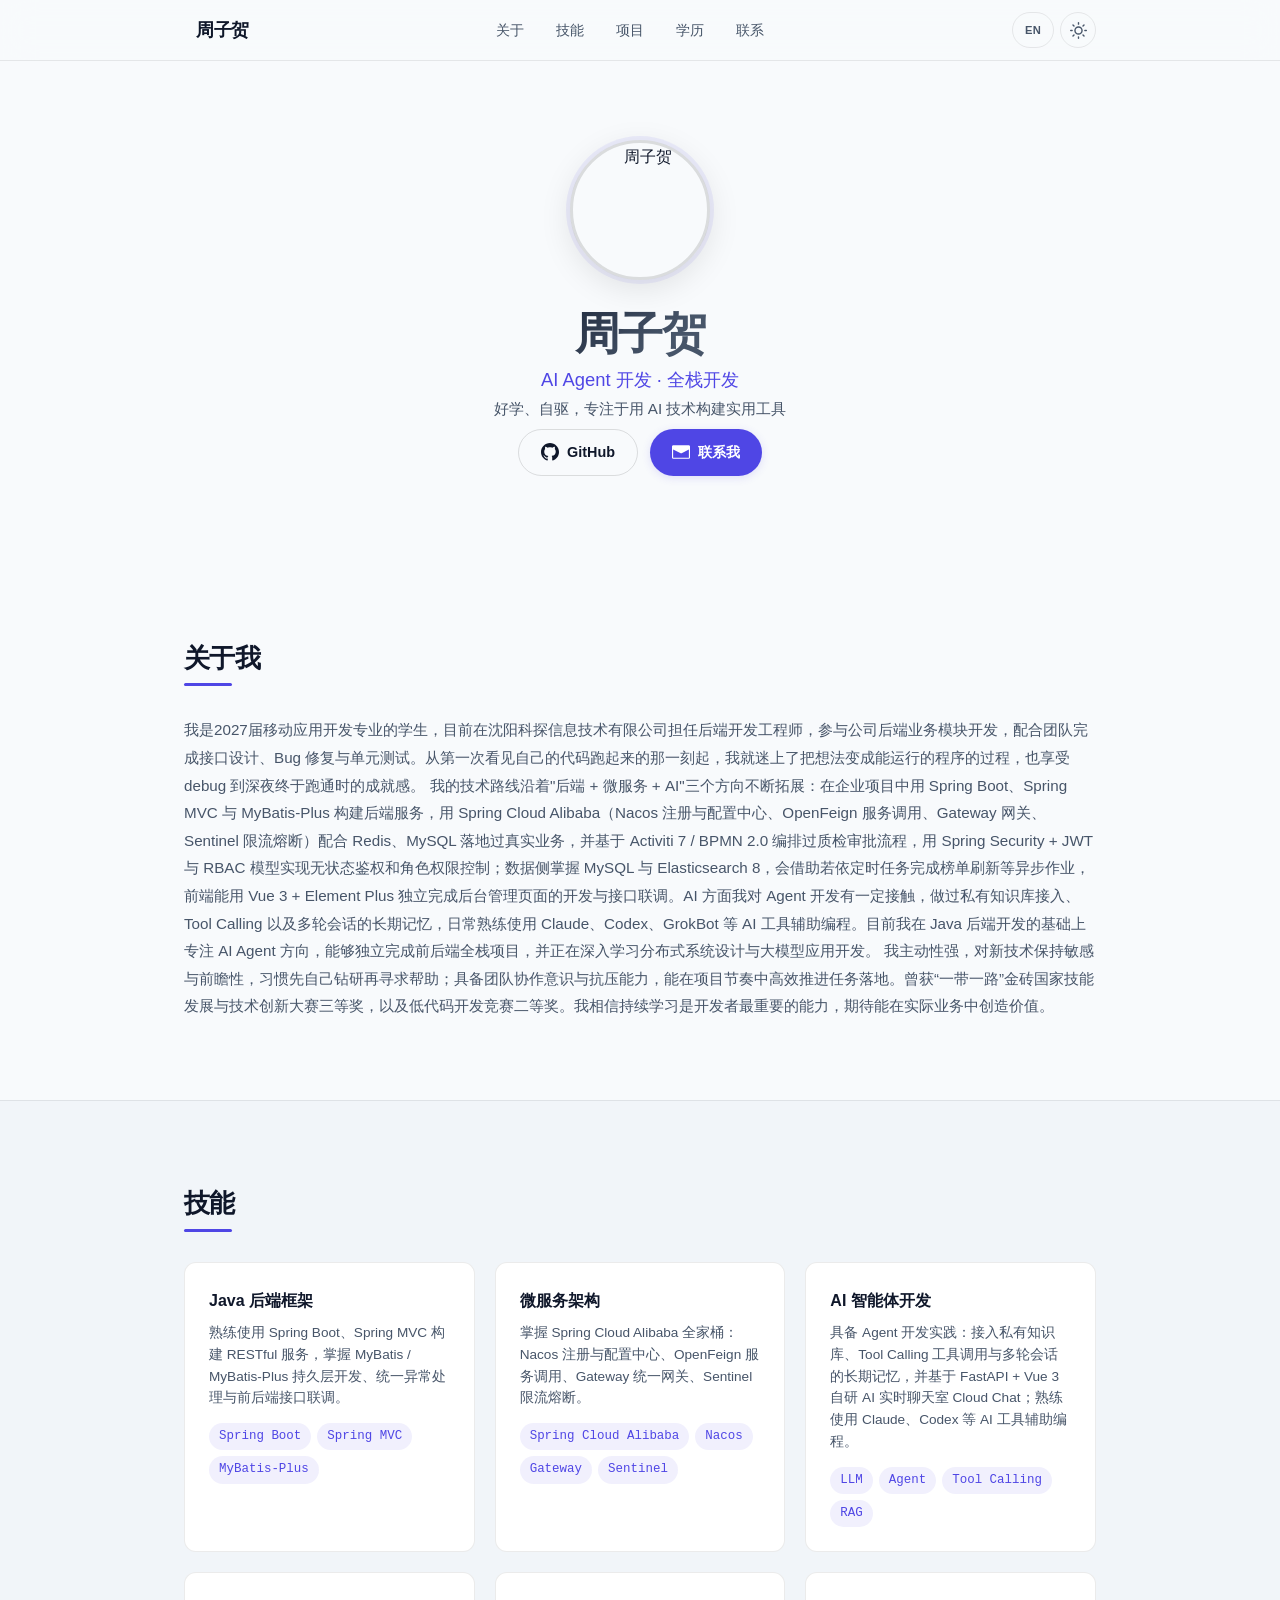
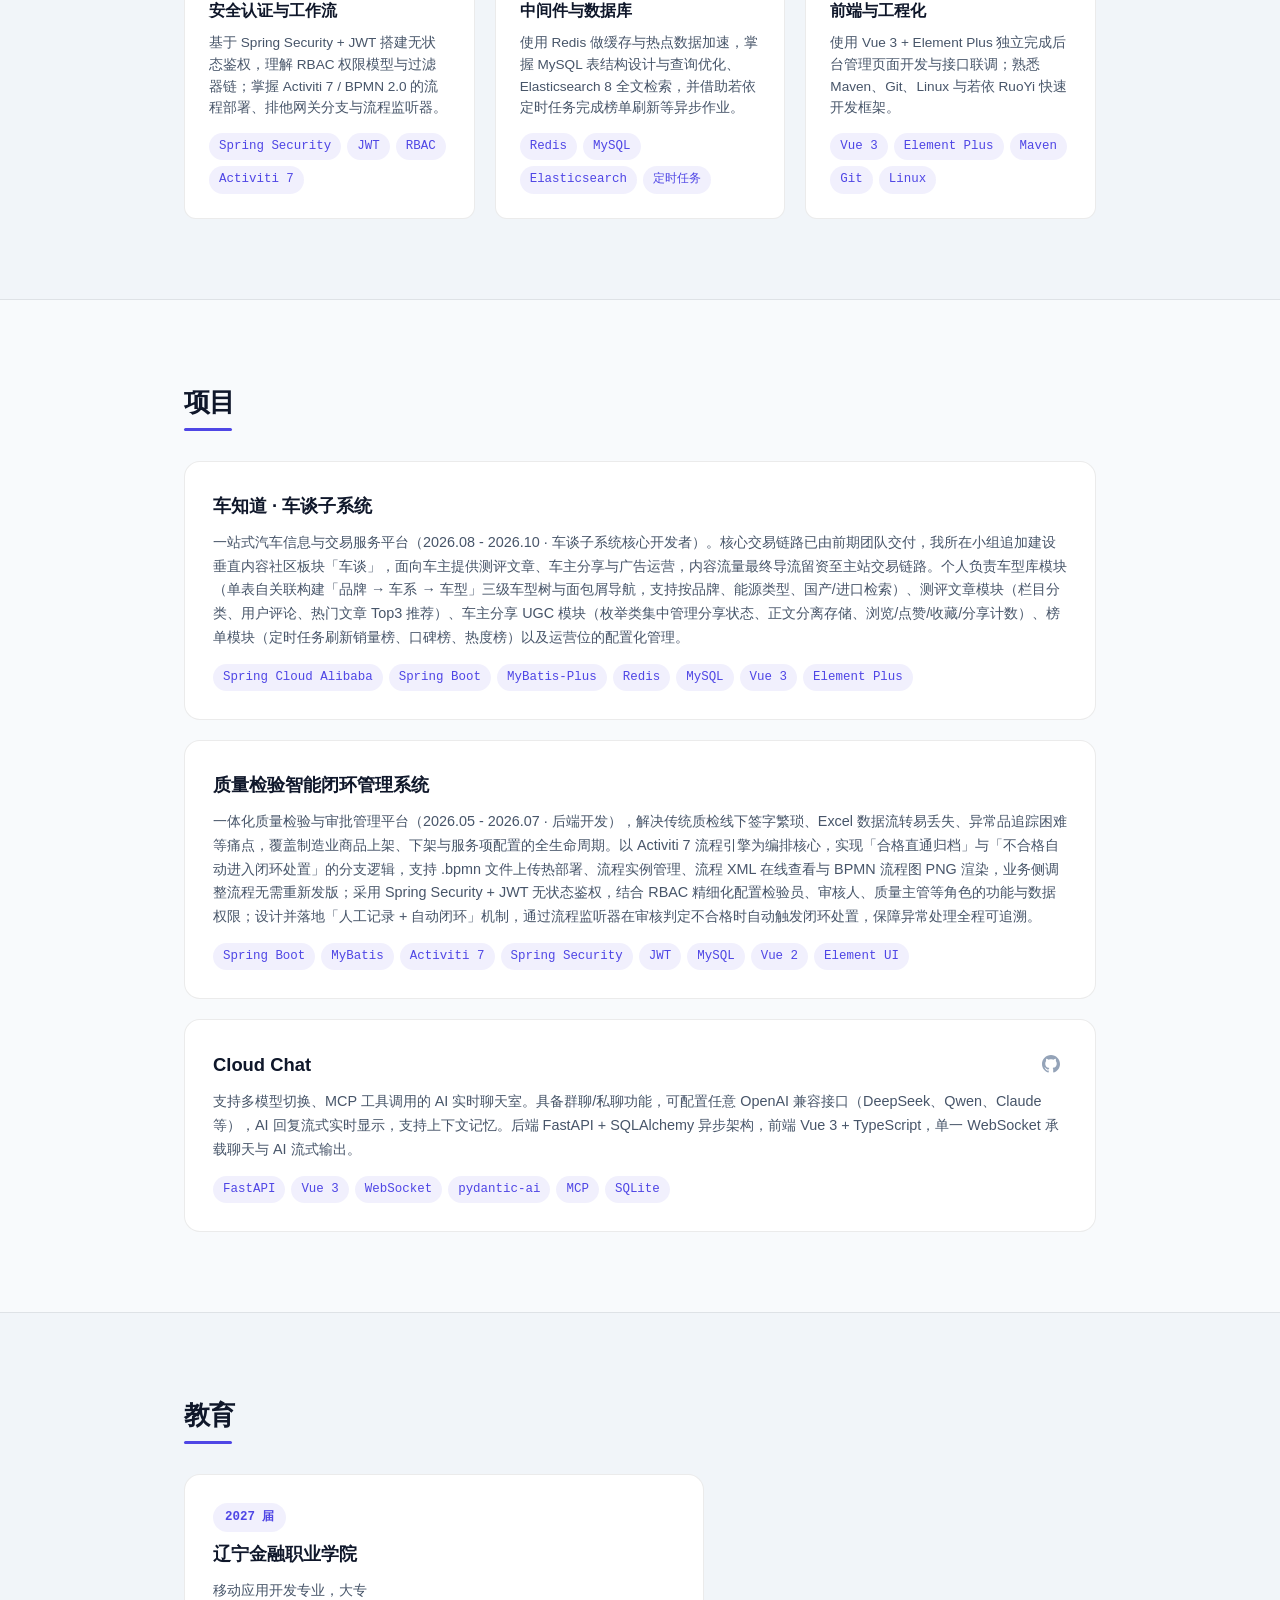
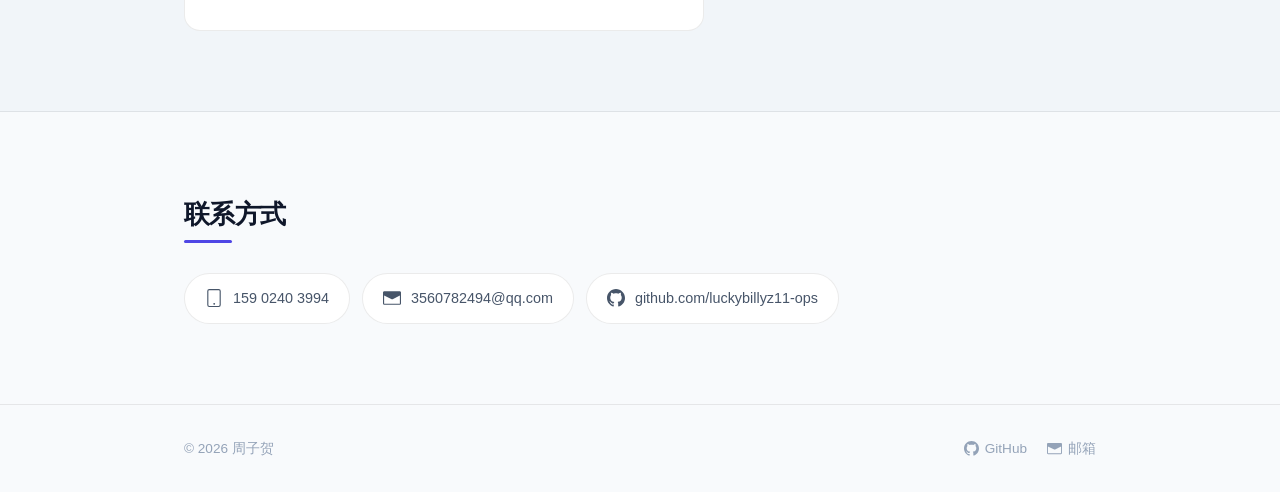
==== commit bced54b8: "Update index.html" ====
--- a/index.html
+++ b/index.html
@@ -85,12 +85,12 @@
     <div class="container">
       <h2 class="section-title reveal"><span data-zh>关于我</span><span data-en>About Me</span></h2>
       <div class="about-text reveal">
-        <p data-zh>我是2027届移动应用开发专业的学生。从大一开始接触 Linux 和 C 语言起，我就迷上了把想法变成能跑的代码的感觉，也享受 debug 到凌晨终于跑通那一刻的成就感。</p>
-        <p data-en>I'm a 2027 mobile app development student. Since freshman year, diving into Linux and C, I've been hooked on turning ideas into working code - and the thrill of finally fixing a bug at 2 AM.</p>
-        <p data-zh>我的技术路线沿着"后端+微服务+AI"三个方向不断拓展：在企业项目中用 Spring Cloud Alibaba 全家桶（Nacos、Gateway、OpenFeign、Sentinel）配合 Redis、MySQL、Elasticsearch 落地过真实业务，也基于 Activiti 7 编排过质检审批流程；课余时间折腾过 Docker/K8s，用 Flutter 写过 App，并用 LangChain、pydantic_ai 搭过几个 Agent 原型。目前我在 Java 后端开发的基础上专注 AI Agent 方向，能够独立完成前后端全栈项目，并正在深入学习分布式系统设计与大模型应用开发。</p>
-        <p data-en>My tech path spans backend, microservices, and AI: in production projects I have used the Spring Cloud Alibaba stack (Nacos, Gateway, OpenFeign, Sentinel) together with Redis, MySQL and Elasticsearch, and orchestrated quality-inspection approval flows on Activiti 7; in my spare time I have played with Docker/K8s, built mobile apps with Flutter, and prototyped AI agents using LangChain and pydantic_ai. Currently I focus on AI agent development on top of my Java backend foundation, can deliver full-stack projects end to end, and am deepening my knowledge of distributed systems and LLM application development.</p>
-        <p data-zh>我对新技术始终保持好奇，习惯先自己钻研再寻求帮助。大学期间在实验室跟随老师学习并担任助教，曾获一带一路暨金砖国家技能大赛三等奖及低代码比赛二等奖。相信持续学习是开发者最重要的能力，期待能在实际业务中创造价值。</p>
-        <p data-en>I stay curious about new tech, preferring to dig in myself before asking for help. During university, I worked in labs as a teaching assistant and won third place in both the Belt and Road BRICS Skills Competition and a low-code development contest. I believe continuous learning is a developer's core competency and look forward to creating real business value.</p>
+        <p data-zh>我是2027届移动应用开发专业的学生，目前在沈阳科探信息技术有限公司担任后端开发工程师，参与公司后端业务模块开发，配合团队完成接口设计、Bug 修复与单元测试。从第一次看见自己的代码跑起来的那一刻起，我就迷上了把想法变成能运行的程序的过程，也享受 debug 到深夜终于跑通时的成就感。</p>
+        <p data-en>I am a 2027 graduate majoring in Mobile App Development, currently working as a backend development engineer at Shenyang Ketan Information Technology Co., Ltd., where I take part in backend business module development and work with the team on API design, bug fixing and unit testing. From the first moment I saw my own code run, I have been hooked on turning ideas into working programs - and on the thrill of finally cracking a bug late at night.</p>
+        <p data-zh>我的技术路线沿着"后端 + 微服务 + AI"三个方向不断拓展：在企业项目中用 Spring Boot、Spring MVC 与 MyBatis-Plus 构建后端服务，用 Spring Cloud Alibaba（Nacos 注册与配置中心、OpenFeign 服务调用、Gateway 网关、Sentinel 限流熔断）配合 Redis、MySQL 落地过真实业务，并基于 Activiti 7 / BPMN 2.0 编排过质检审批流程，用 Spring Security + JWT 与 RBAC 模型实现无状态鉴权和角色权限控制；数据侧掌握 MySQL 与 Elasticsearch 8，会借助若依定时任务完成榜单刷新等异步作业，前端能用 Vue 3 + Element Plus 独立完成后台管理页面的开发与接口联调。AI 方面我对 Agent 开发有一定接触，做过私有知识库接入、Tool Calling 以及多轮会话的长期记忆，日常熟练使用 Claude、Codex、GrokBot 等 AI 工具辅助编程。目前我在 Java 后端开发的基础上专注 AI Agent 方向，能够独立完成前后端全栈项目，并正在深入学习分布式系统设计与大模型应用开发。</p>
+        <p data-en>My tech path keeps expanding along three directions - backend, microservices and AI: in production projects I build backend services with Spring Boot, Spring MVC and MyBatis-Plus, and ship real business features on the Spring Cloud Alibaba stack (Nacos registry and config center, OpenFeign service calls, Gateway edge service, Sentinel rate limiting and circuit breaking) together with Redis and MySQL; I have orchestrated quality-inspection approval flows on Activiti 7 / BPMN 2.0 and implemented stateless authentication with role-based permissions using Spring Security + JWT and an RBAC model. On the data side I work with MySQL and Elasticsearch 8 and use RuoYi scheduled tasks for asynchronous jobs such as leaderboard refreshes, and on the frontend I independently develop and integrate admin console pages with Vue 3 + Element Plus. On AI, I have hands-on exposure to agent development - private knowledge-base retrieval, tool calling and long-term memory across multi-turn conversations - and I use AI coding assistants such as Claude, Codex and GrokBot on a daily basis. I now focus on AI agent development on top of my Java backend foundation, can deliver full-stack projects end to end, and am deepening my knowledge of distributed system design and LLM application development.</p>
+        <p data-zh>我主动性强，对新技术保持敏感与前瞻性，习惯先自己钻研再寻求帮助；具备团队协作意识与抗压能力，能在项目节奏中高效推进任务落地。曾获“一带一路”金砖国家技能发展与技术创新大赛三等奖，以及低代码开发竞赛二等奖。我相信持续学习是开发者最重要的能力，期待能在实际业务中创造价值。</p>
+        <p data-en>I am highly self-driven and stay sensitive to new technology, preferring to dig into it myself before asking for help; I have a strong team spirit and can work under pressure, pushing tasks to completion efficiently. I was awarded third prize in the Belt and Road BRICS Skills Development and Technology Innovation Competition and second prize in a low-code development contest. I believe continuous learning is a developer's most important capability, and I look forward to creating real value in actual business.</p>
       </div>
     </div>
   </section>
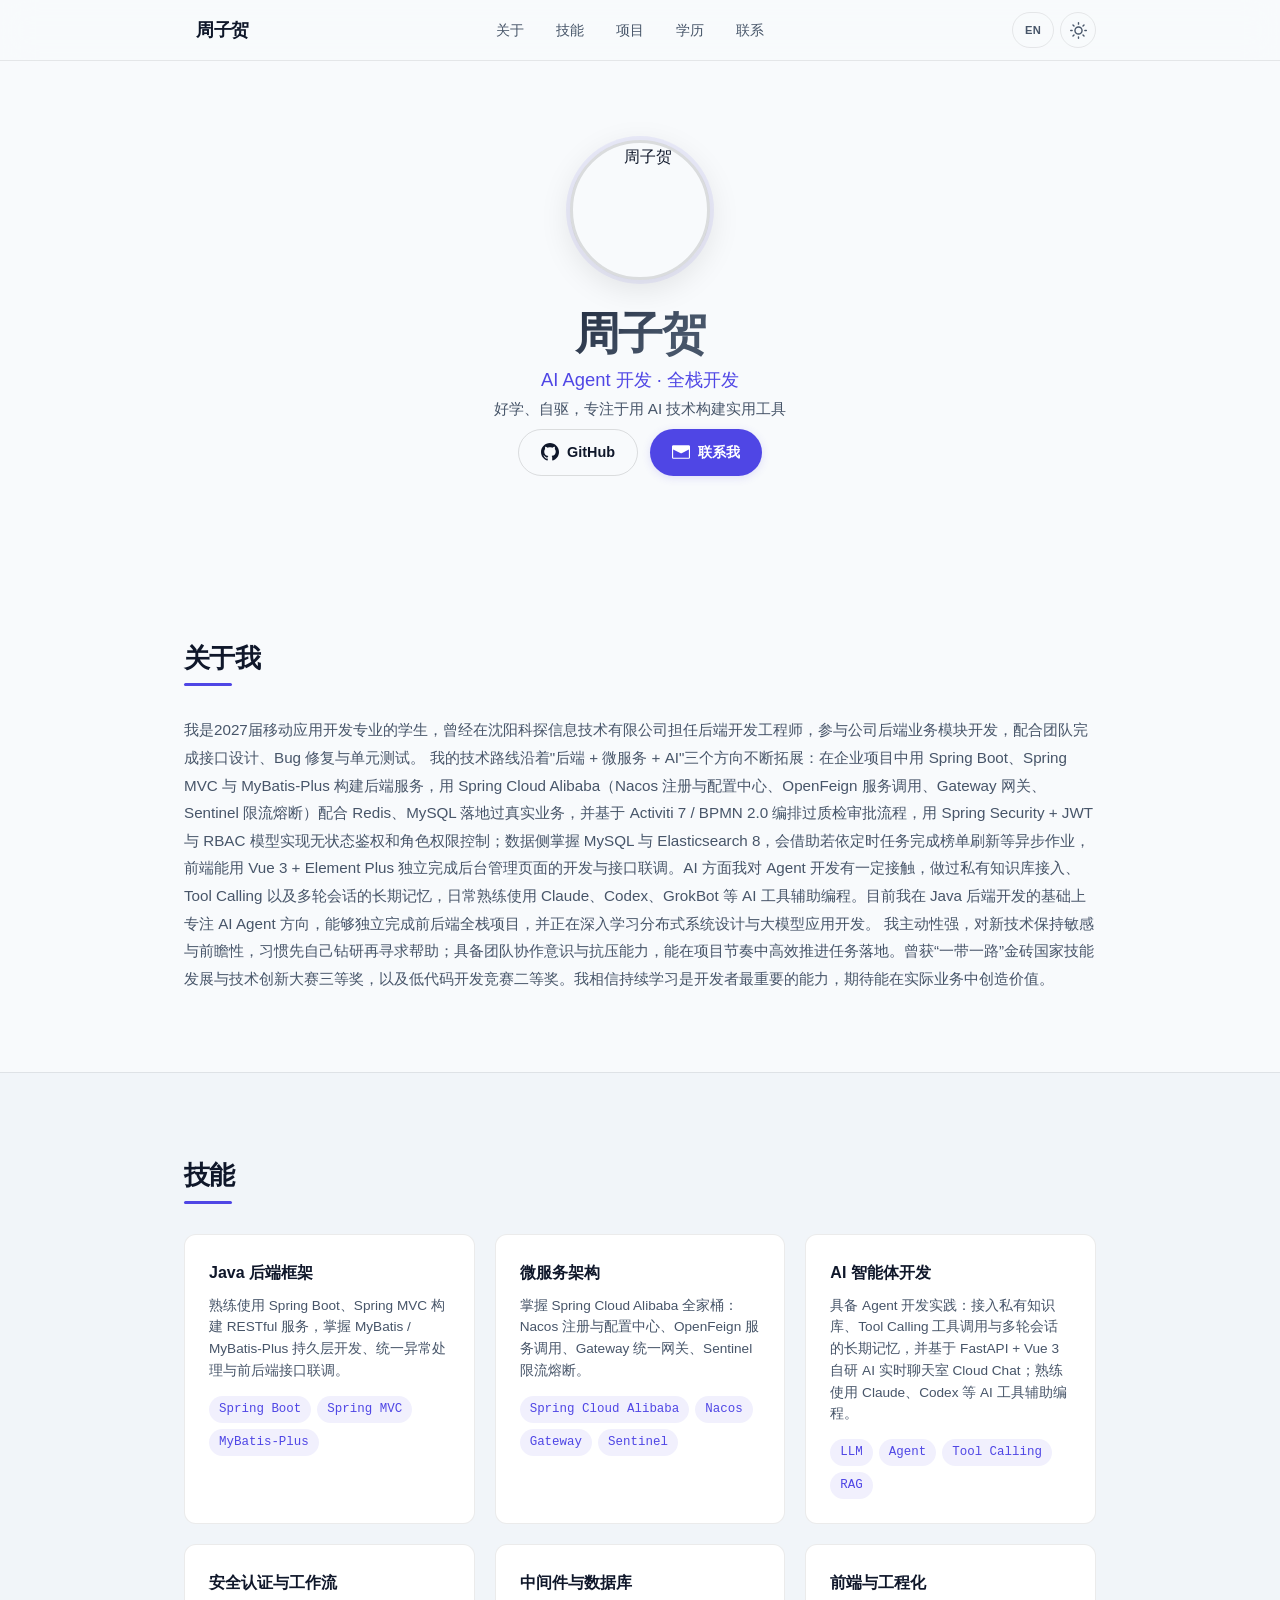
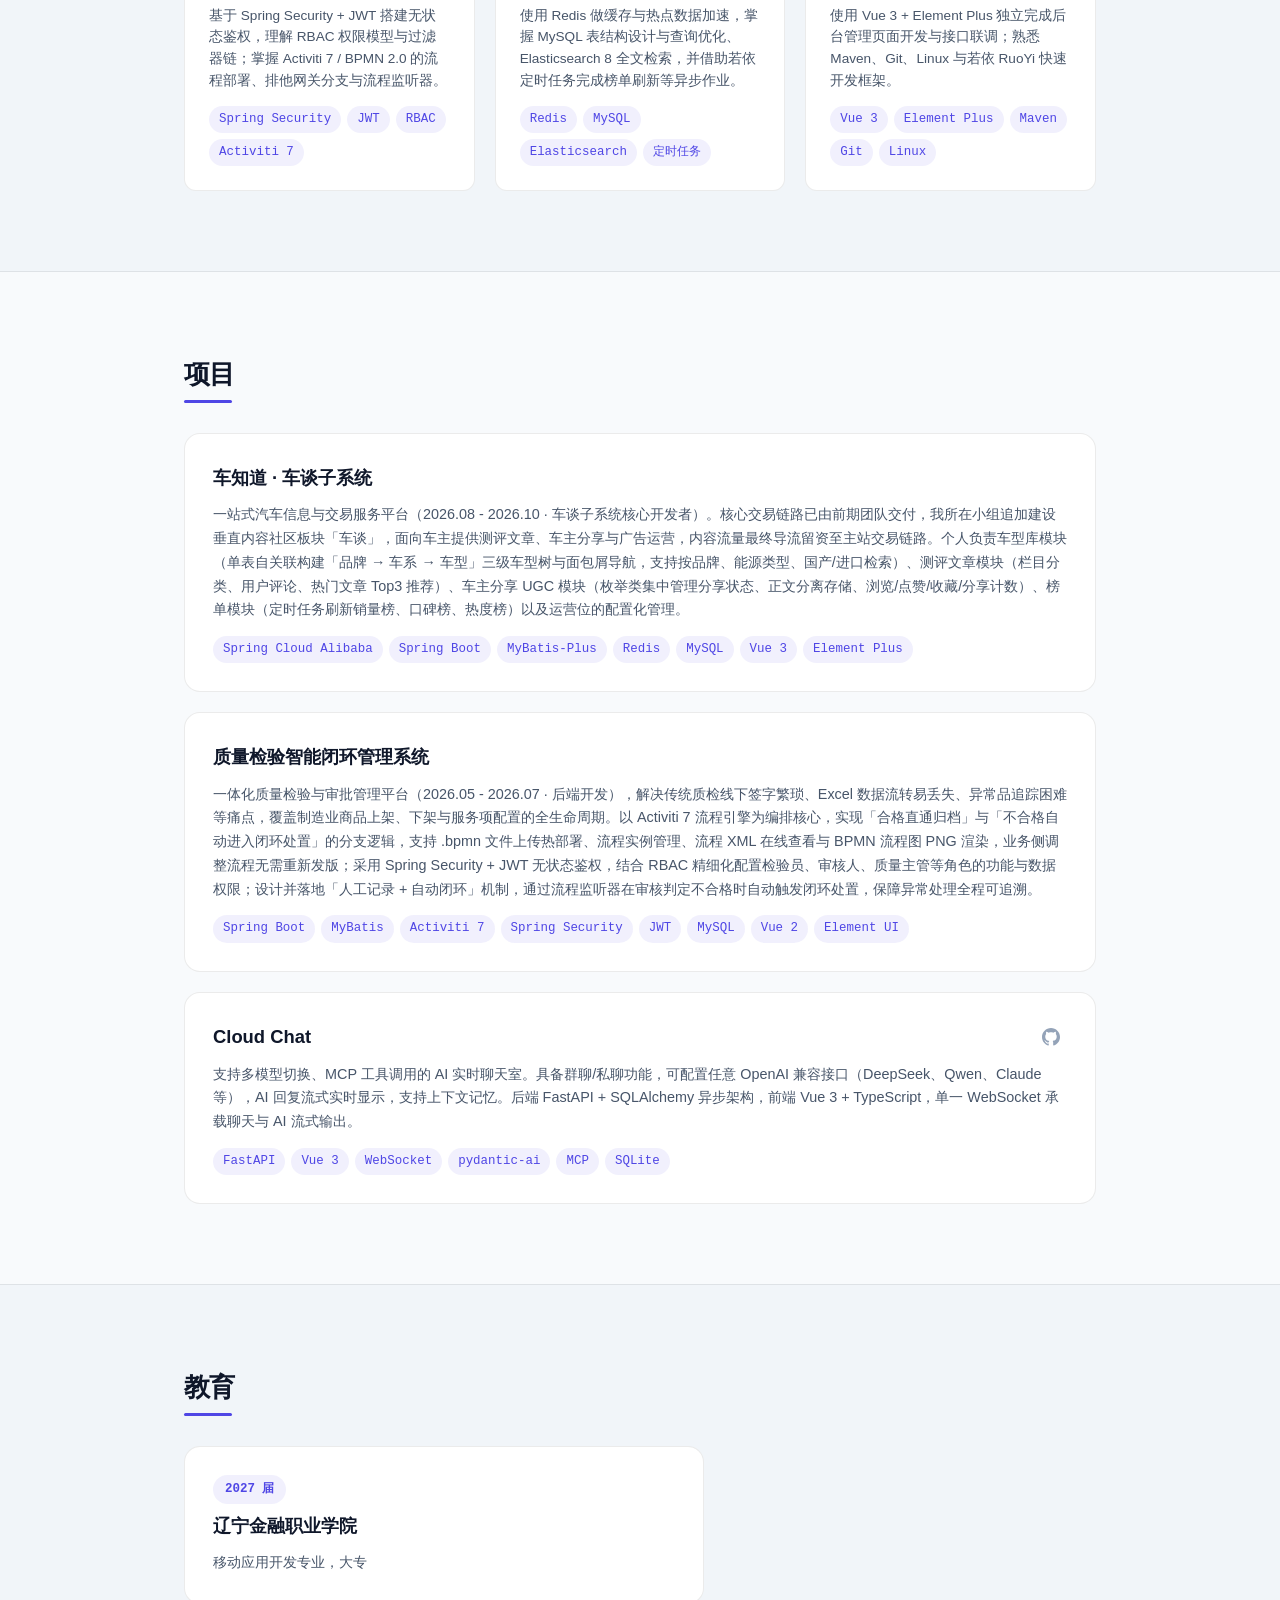
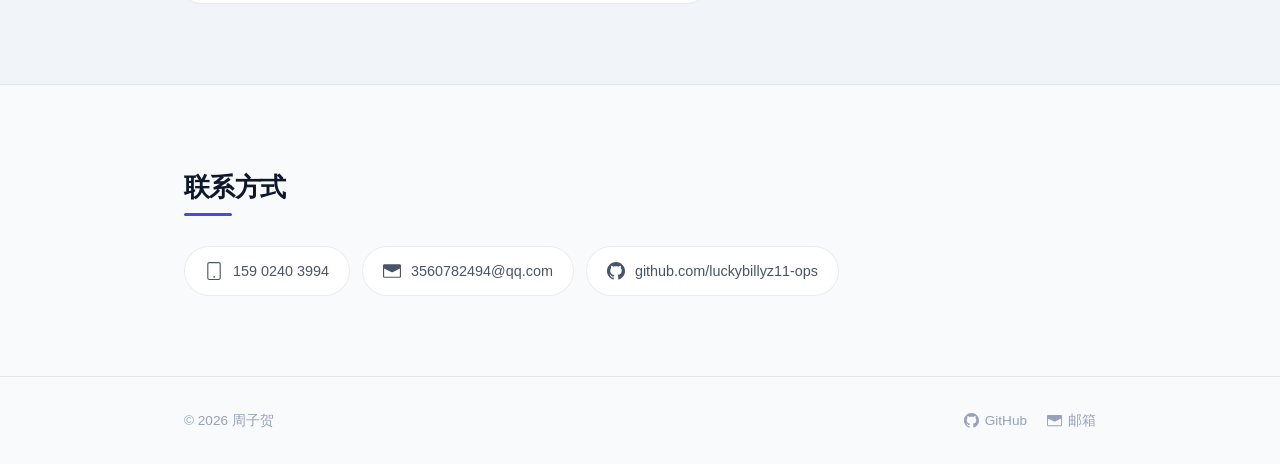
==== commit 664fefab: "Update index.html" ====
--- a/index.html
+++ b/index.html
@@ -85,8 +85,8 @@
     <div class="container">
       <h2 class="section-title reveal"><span data-zh>关于我</span><span data-en>About Me</span></h2>
       <div class="about-text reveal">
-        <p data-zh>我是2027届移动应用开发专业的学生，目前在沈阳科探信息技术有限公司担任后端开发工程师，参与公司后端业务模块开发，配合团队完成接口设计、Bug 修复与单元测试。从第一次看见自己的代码跑起来的那一刻起，我就迷上了把想法变成能运行的程序的过程，也享受 debug 到深夜终于跑通时的成就感。</p>
-        <p data-en>I am a 2027 graduate majoring in Mobile App Development, currently working as a backend development engineer at Shenyang Ketan Information Technology Co., Ltd., where I take part in backend business module development and work with the team on API design, bug fixing and unit testing. From the first moment I saw my own code run, I have been hooked on turning ideas into working programs - and on the thrill of finally cracking a bug late at night.</p>
+        <p data-zh>我是2027届移动应用开发专业的学生，曾经在沈阳科探信息技术有限公司担任后端开发工程师，参与公司后端业务模块开发，配合团队完成接口设计、Bug 修复与单元测试。</p>
+        <p data-en>I am a 2027 graduate majoring in Mobile App Development, currently working as a backend development engineer at Shenyang Ketan Information Technology Co.</p>
         <p data-zh>我的技术路线沿着"后端 + 微服务 + AI"三个方向不断拓展：在企业项目中用 Spring Boot、Spring MVC 与 MyBatis-Plus 构建后端服务，用 Spring Cloud Alibaba（Nacos 注册与配置中心、OpenFeign 服务调用、Gateway 网关、Sentinel 限流熔断）配合 Redis、MySQL 落地过真实业务，并基于 Activiti 7 / BPMN 2.0 编排过质检审批流程，用 Spring Security + JWT 与 RBAC 模型实现无状态鉴权和角色权限控制；数据侧掌握 MySQL 与 Elasticsearch 8，会借助若依定时任务完成榜单刷新等异步作业，前端能用 Vue 3 + Element Plus 独立完成后台管理页面的开发与接口联调。AI 方面我对 Agent 开发有一定接触，做过私有知识库接入、Tool Calling 以及多轮会话的长期记忆，日常熟练使用 Claude、Codex、GrokBot 等 AI 工具辅助编程。目前我在 Java 后端开发的基础上专注 AI Agent 方向，能够独立完成前后端全栈项目，并正在深入学习分布式系统设计与大模型应用开发。</p>
         <p data-en>My tech path keeps expanding along three directions - backend, microservices and AI: in production projects I build backend services with Spring Boot, Spring MVC and MyBatis-Plus, and ship real business features on the Spring Cloud Alibaba stack (Nacos registry and config center, OpenFeign service calls, Gateway edge service, Sentinel rate limiting and circuit breaking) together with Redis and MySQL; I have orchestrated quality-inspection approval flows on Activiti 7 / BPMN 2.0 and implemented stateless authentication with role-based permissions using Spring Security + JWT and an RBAC model. On the data side I work with MySQL and Elasticsearch 8 and use RuoYi scheduled tasks for asynchronous jobs such as leaderboard refreshes, and on the frontend I independently develop and integrate admin console pages with Vue 3 + Element Plus. On AI, I have hands-on exposure to agent development - private knowledge-base retrieval, tool calling and long-term memory across multi-turn conversations - and I use AI coding assistants such as Claude, Codex and GrokBot on a daily basis. I now focus on AI agent development on top of my Java backend foundation, can deliver full-stack projects end to end, and am deepening my knowledge of distributed system design and LLM application development.</p>
         <p data-zh>我主动性强，对新技术保持敏感与前瞻性，习惯先自己钻研再寻求帮助；具备团队协作意识与抗压能力，能在项目节奏中高效推进任务落地。曾获“一带一路”金砖国家技能发展与技术创新大赛三等奖，以及低代码开发竞赛二等奖。我相信持续学习是开发者最重要的能力，期待能在实际业务中创造价值。</p>
